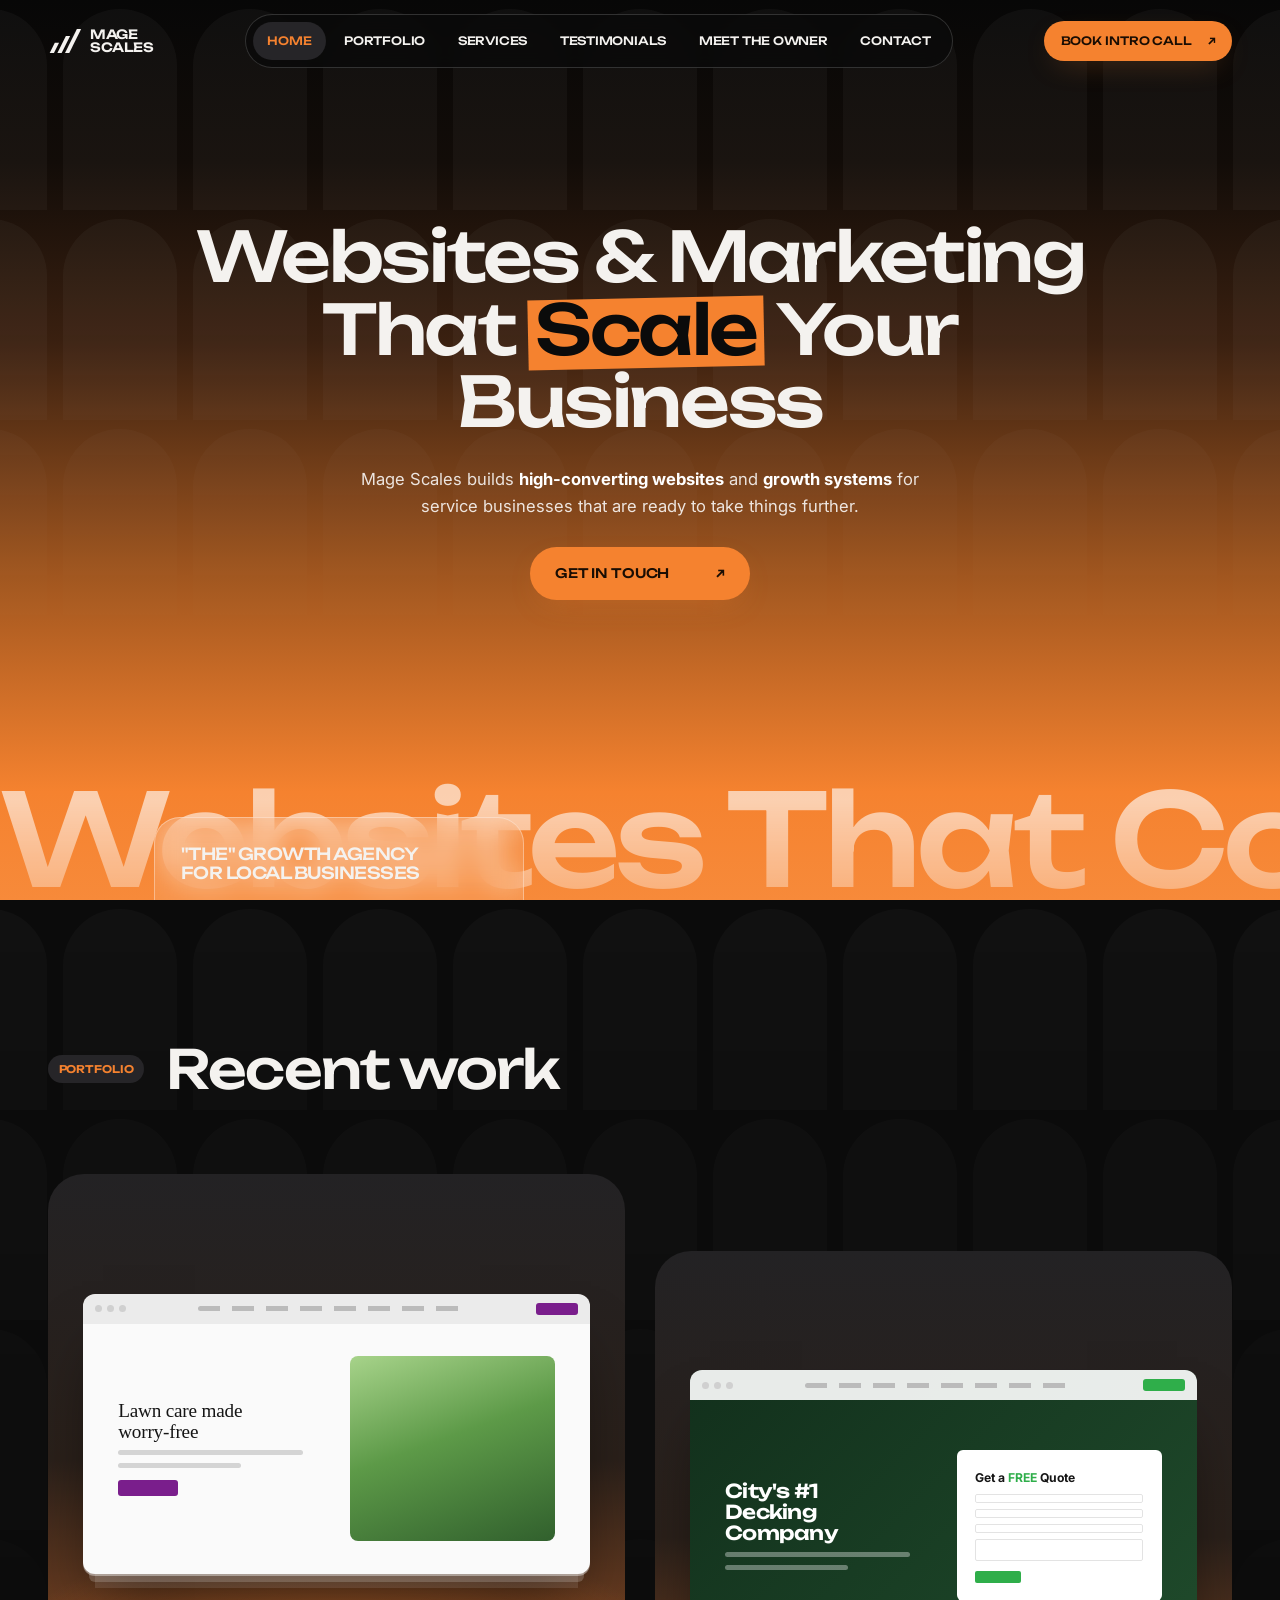
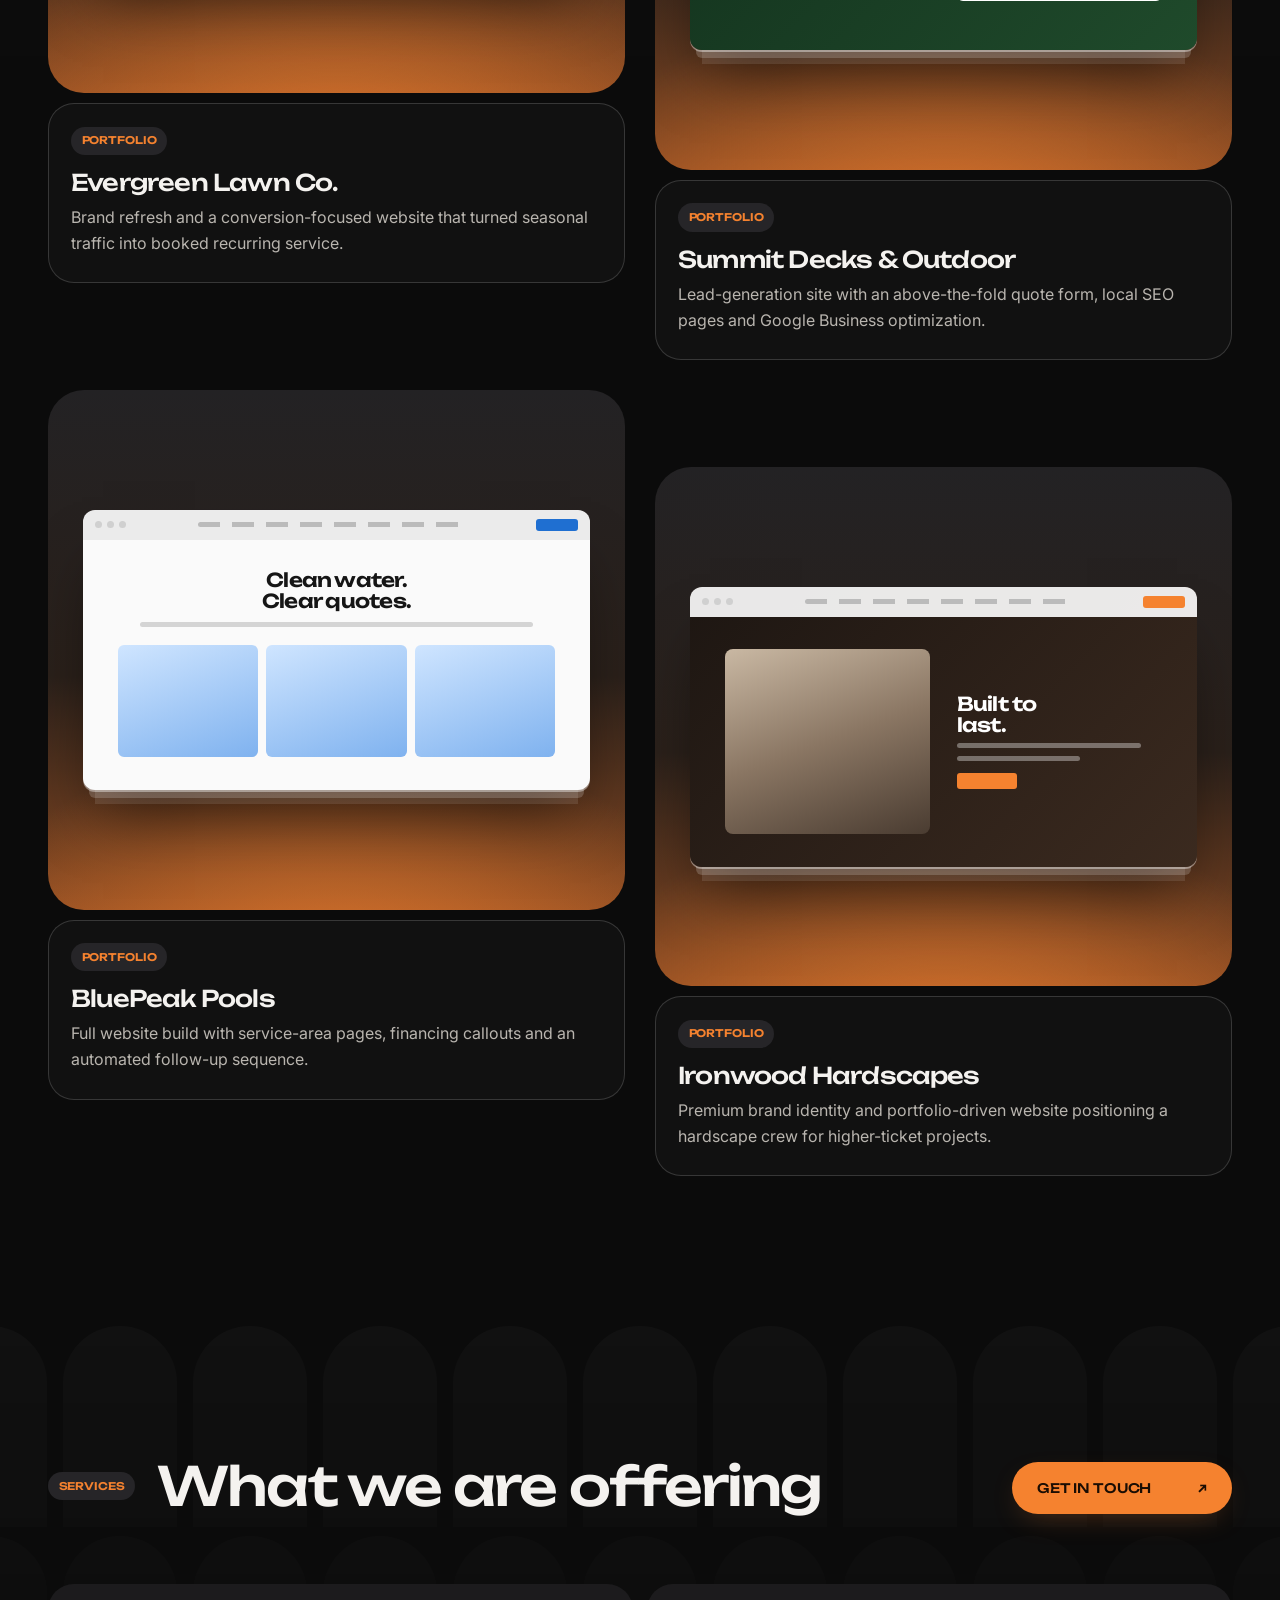
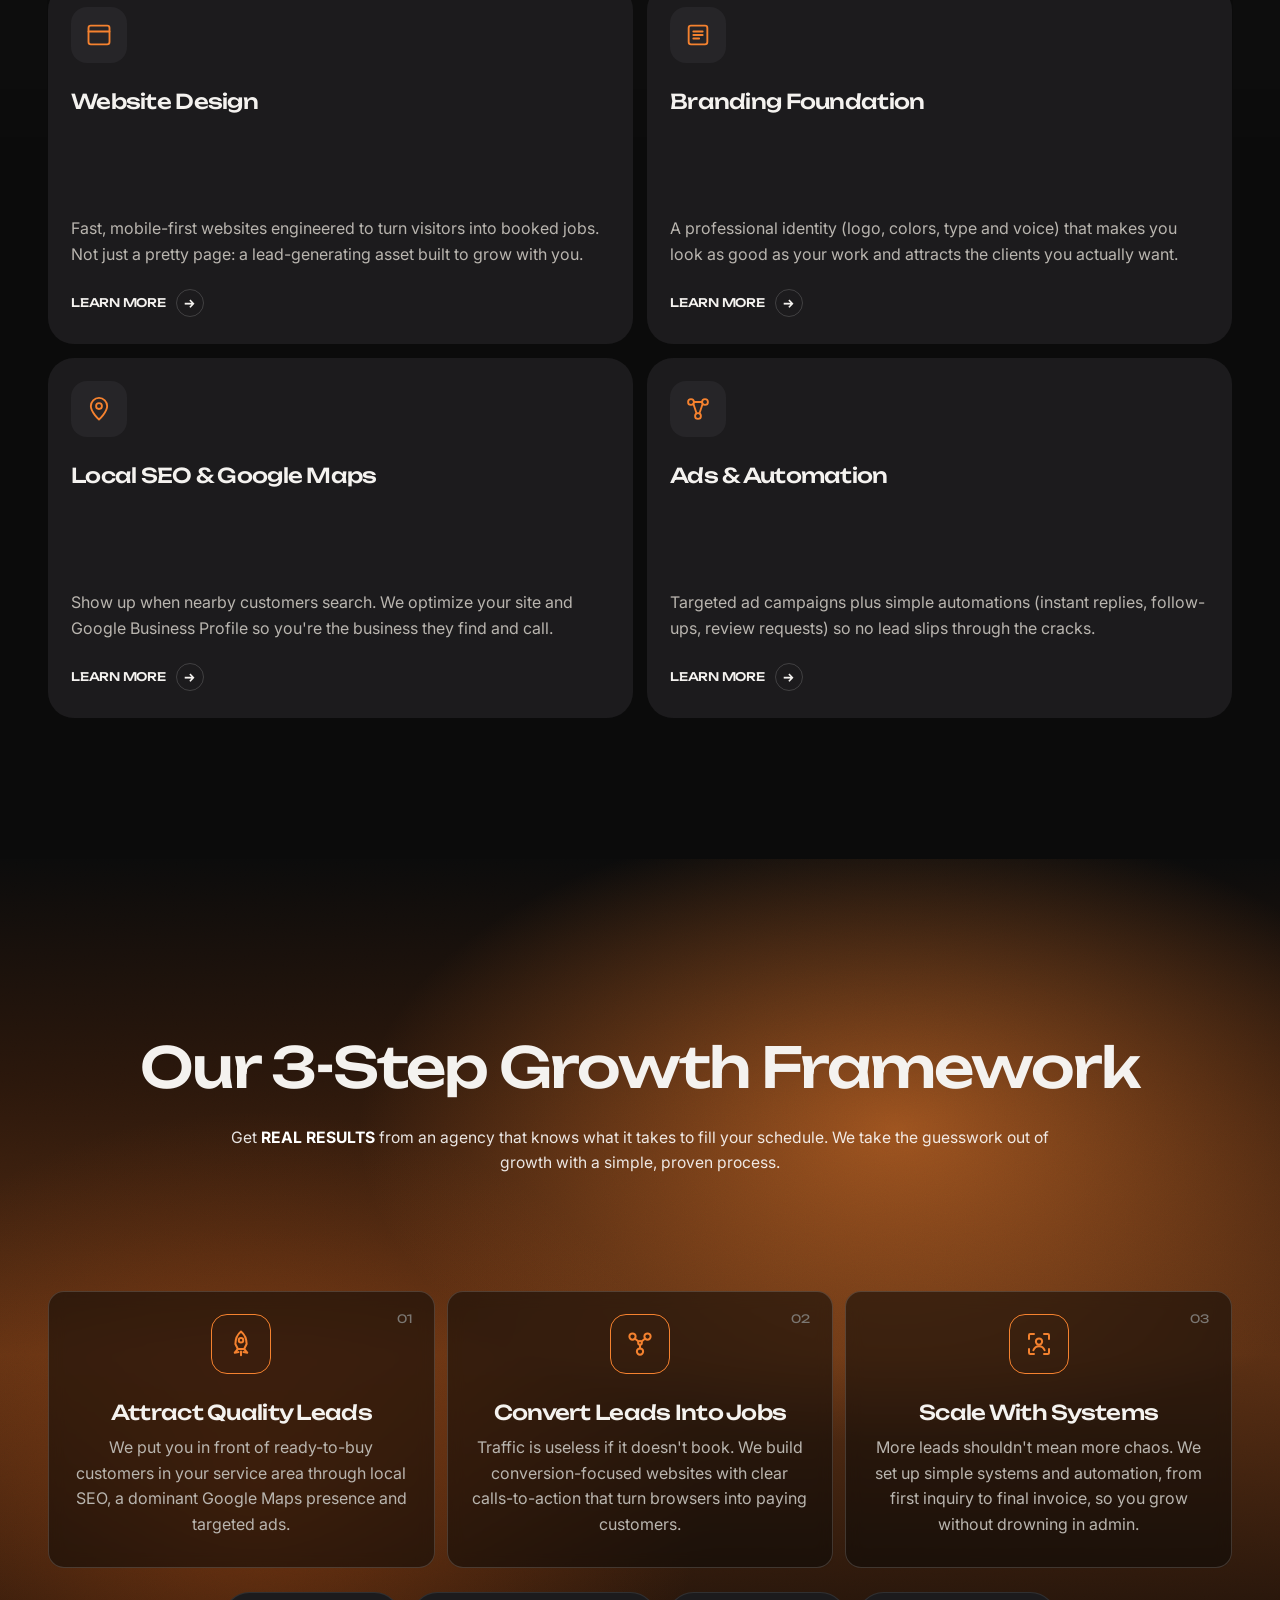
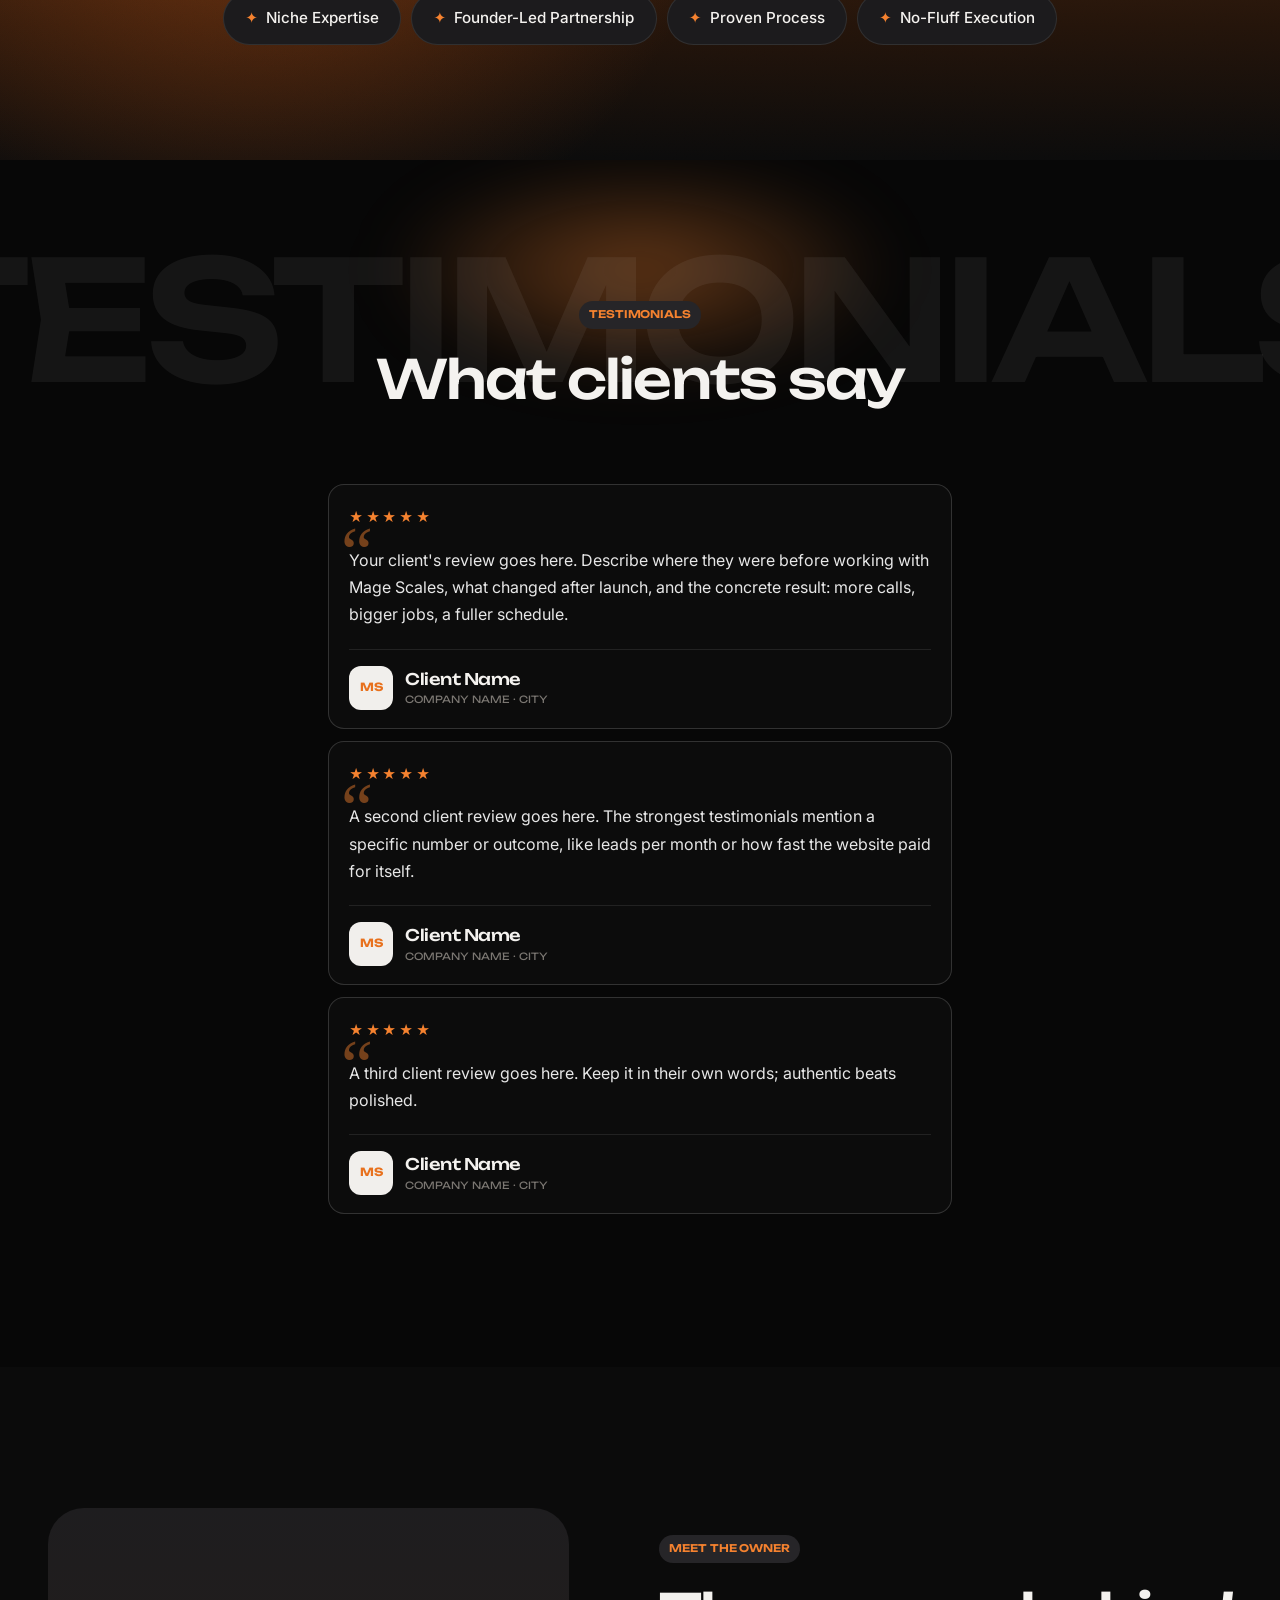
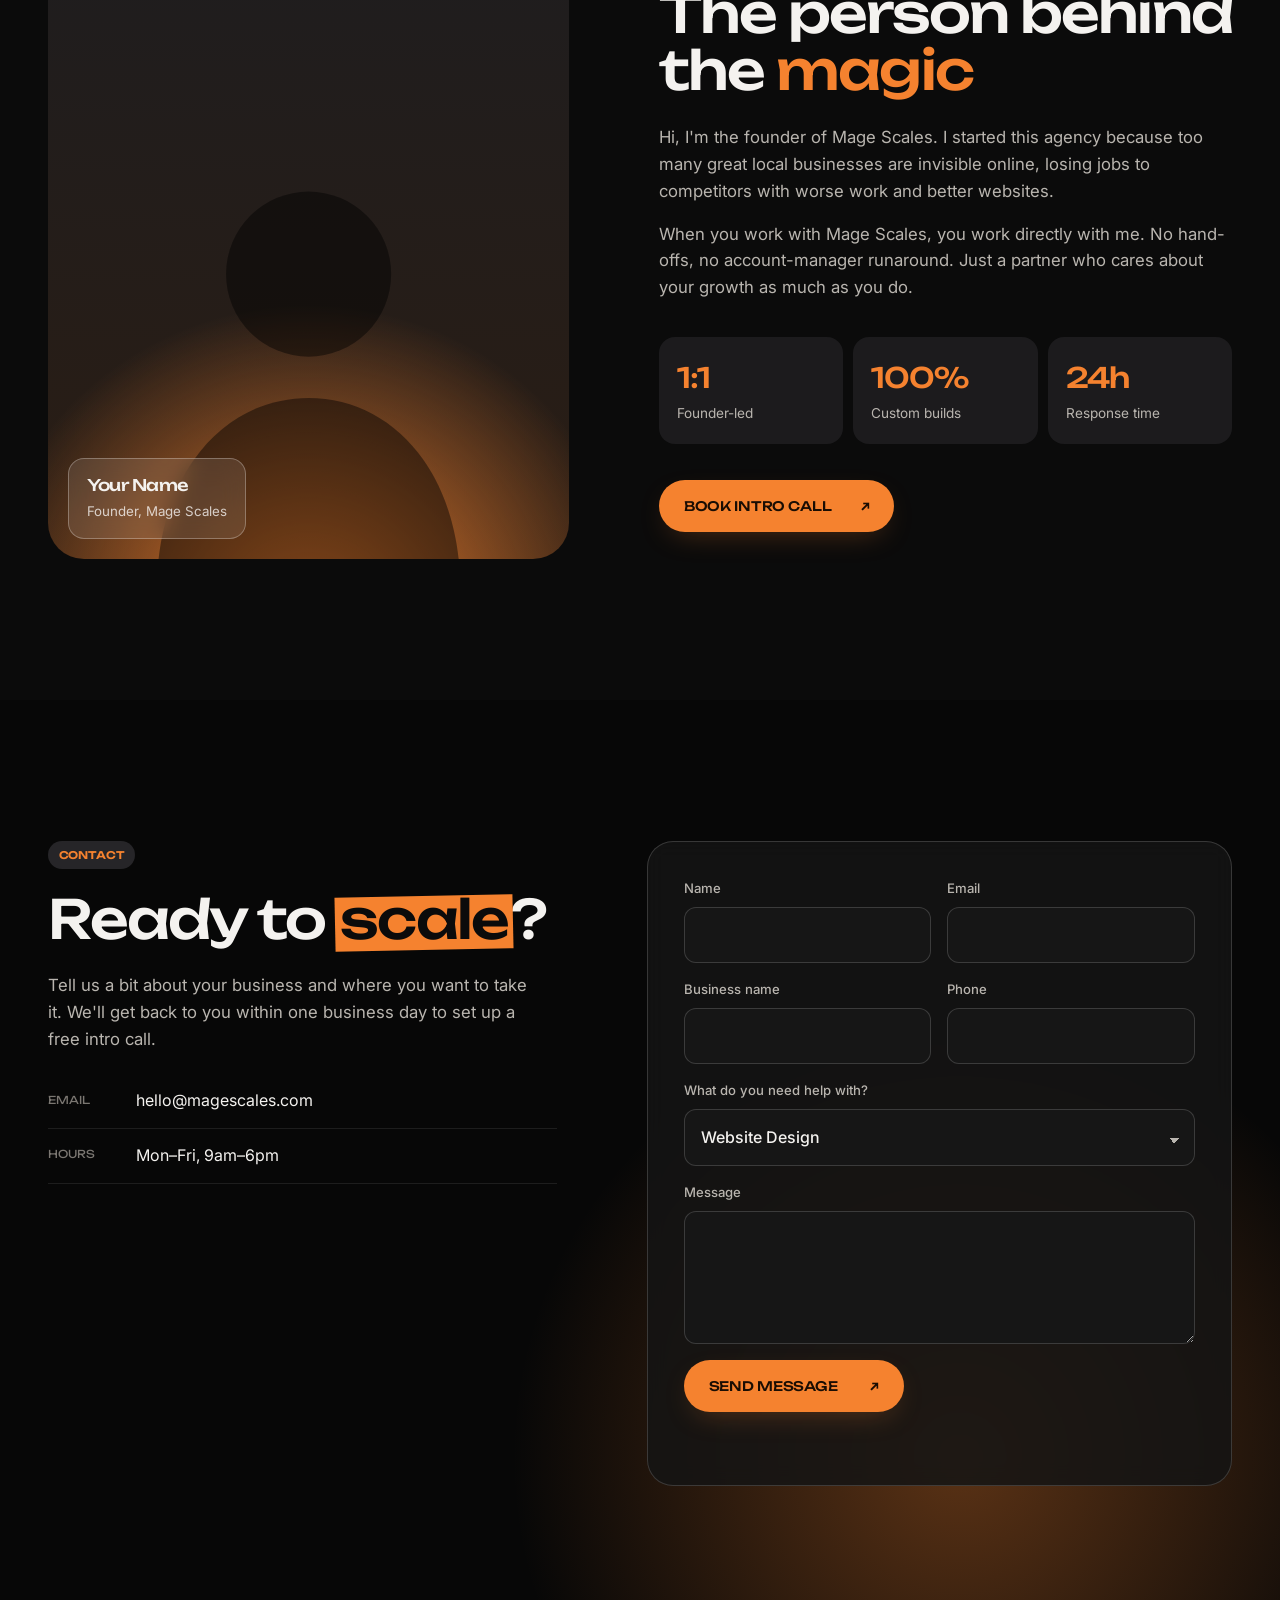
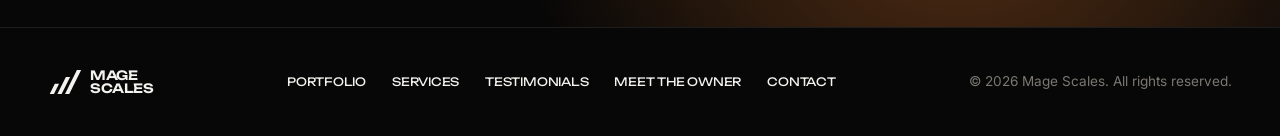
==== mage-scales/index.html @ 8c54df47 "Add Mage Scales agency website Single-page dark/orange agency site in mage-scales/: hero with marque" ====
<!DOCTYPE html>
<html lang="en">
<head>
<meta charset="UTF-8">
<meta name="viewport" content="width=device-width, initial-scale=1">
<title>Mage Scales | Websites &amp; Marketing That Scale Local Businesses</title>
<meta name="description" content="Mage Scales builds high-converting websites, brands and local marketing systems for service businesses that are ready to grow.">
<meta property="og:type" content="website">
<meta property="og:title" content="Mage Scales | Websites &amp; Marketing That Scale">
<meta property="og:description" content="High-converting websites, branding and local marketing for service businesses ready to grow.">
<meta name="theme-color" content="#0b0b0b">
<link rel="icon" href="assets/favicon.svg" type="image/svg+xml">
<link rel="preconnect" href="https://fonts.googleapis.com">
<link rel="preconnect" href="https://fonts.gstatic.com" crossorigin>
<link href="https://fonts.googleapis.com/css2?family=Unbounded:wght@400;500;600;700&family=Inter:wght@400;500;600;700&display=swap" rel="stylesheet">
<link rel="stylesheet" href="css/style.css">
<script>document.documentElement.classList.add('js');</script>
</head>
<body>

<!-- ================= HEADER ================= -->
<header class="site-header" id="top">
  <a href="#home" class="logo" aria-label="Mage Scales home">
    <svg class="logo-mark" viewBox="0 0 40 32" aria-hidden="true">
      <path d="M2 30 L8 18 L13 18 L7 30 Z"/>
      <path d="M11 30 L21 10 L26 10 L16 30 Z"/>
      <path d="M20 30 L34 2 L39 2 L25 30 Z"/>
    </svg>
    <span class="logo-text">MAGE<br>SCALES</span>
  </a>

  <nav class="main-nav" aria-label="Primary">
    <ul>
      <li><a href="#home" class="is-active">Home</a></li>
      <li><a href="#portfolio">Portfolio</a></li>
      <li><a href="#services">Services</a></li>
      <li><a href="#testimonials">Testimonials</a></li>
      <li><a href="#owner">Meet the Owner</a></li>
      <li><a href="#contact">Contact</a></li>
    </ul>
  </nav>

  <a href="#contact" class="btn btn-primary btn-sm header-cta">Book Intro Call <span class="arrow" aria-hidden="true">↗</span></a>

  <button class="nav-toggle" aria-label="Open menu" aria-expanded="false" aria-controls="mobile-nav">
    <span></span><span></span>
  </button>
</header>

<div class="mobile-nav" id="mobile-nav" hidden>
  <a href="#home">Home</a>
  <a href="#portfolio">Portfolio</a>
  <a href="#services">Services</a>
  <a href="#testimonials">Testimonials</a>
  <a href="#owner">Meet the Owner</a>
  <a href="#contact">Contact</a>
  <a href="#contact" class="btn btn-primary">Book Intro Call <span class="arrow" aria-hidden="true">↗</span></a>
</div>

<main>

<!-- ================= HERO ================= -->
<section class="hero" id="home">
  <div class="arches" aria-hidden="true"></div>
  <div class="hero-inner container">
    <h1 class="hero-title reveal">
      Websites &amp; Marketing<br>
      That <span class="highlight">Scale</span> Your<br>
      Business
    </h1>
    <p class="hero-sub reveal">
      Mage Scales builds <strong>high-converting websites</strong> and <strong>growth systems</strong>
      for service businesses that are ready to take things further.
    </p>
    <div class="reveal">
      <a href="#contact" class="btn btn-primary btn-lg">Get in Touch <span class="arrow" aria-hidden="true">↗</span></a>
    </div>
  </div>

  <div class="hero-marquee" aria-hidden="true">
    <div class="marquee-track">
      <span>Websites That Convert&nbsp;·&nbsp;Brands That Last&nbsp;·&nbsp;Growth That Scales&nbsp;·&nbsp;</span>
      <span>Websites That Convert&nbsp;·&nbsp;Brands That Last&nbsp;·&nbsp;Growth That Scales&nbsp;·&nbsp;</span>
    </div>
  </div>
  <div class="hero-badge">"THE" GROWTH AGENCY<br>FOR LOCAL BUSINESSES</div>
</section>

<!-- ================= PORTFOLIO ================= -->
<!-- Placeholder projects: replace names, copy and mockups with real client work. -->
<section class="section" id="portfolio">
  <div class="arches arches-dim" aria-hidden="true"></div>
  <div class="container">
    <div class="section-head reveal">
      <span class="chip">Portfolio</span>
      <h2 class="section-title">Recent work</h2>
    </div>

    <div class="portfolio-grid">
      <article class="project reveal">
        <div class="project-visual">
          <div class="mock mock-light">
            <div class="mock-bar"><i></i><i></i><i></i><span class="mock-nav"></span><span class="mock-btn mock-btn-purple"></span></div>
            <div class="mock-body mock-split">
              <div class="mock-copy">
                <b class="mock-h serif">Lawn care made<br>worry-free</b>
                <span class="mock-line"></span><span class="mock-line short"></span>
                <span class="mock-cta mock-btn-purple"></span>
              </div>
              <div class="mock-img mock-img-green"></div>
            </div>
          </div>
        </div>
        <div class="project-info">
          <span class="chip">Portfolio</span>
          <h3>Evergreen Lawn Co.</h3>
          <p>Brand refresh and a conversion-focused website that turned seasonal traffic into booked recurring service.</p>
        </div>
      </article>

      <article class="project reveal">
        <div class="project-visual">
          <div class="mock mock-dark">
            <div class="mock-bar"><i></i><i></i><i></i><span class="mock-nav"></span><span class="mock-btn mock-btn-green"></span></div>
            <div class="mock-body mock-split">
              <div class="mock-copy">
                <b class="mock-h">City's #1<br>Decking<br>Company</b>
                <span class="mock-line light"></span><span class="mock-line light short"></span>
              </div>
              <div class="mock-form">
                <b>Get a <em>FREE</em> Quote</b>
                <span></span><span></span><span></span><span class="tall"></span>
                <span class="mock-cta mock-btn-green"></span>
              </div>
            </div>
          </div>
        </div>
        <div class="project-info">
          <span class="chip">Portfolio</span>
          <h3>Summit Decks &amp; Outdoor</h3>
          <p>Lead-generation site with an above-the-fold quote form, local SEO pages and Google Business optimization.</p>
        </div>
      </article>

      <article class="project reveal">
        <div class="project-visual">
          <div class="mock mock-light">
            <div class="mock-bar"><i></i><i></i><i></i><span class="mock-nav"></span><span class="mock-btn mock-btn-blue"></span></div>
            <div class="mock-body mock-center">
              <b class="mock-h">Clean water.<br>Clear quotes.</b>
              <span class="mock-line"></span>
              <div class="mock-cards"><span></span><span></span><span></span></div>
            </div>
          </div>
        </div>
        <div class="project-info">
          <span class="chip">Portfolio</span>
          <h3>BluePeak Pools</h3>
          <p>Full website build with service-area pages, financing callouts and an automated follow-up sequence.</p>
        </div>
      </article>

      <article class="project reveal">
        <div class="project-visual">
          <div class="mock mock-dark mock-warm">
            <div class="mock-bar"><i></i><i></i><i></i><span class="mock-nav"></span><span class="mock-btn mock-btn-orange"></span></div>
            <div class="mock-body mock-split">
              <div class="mock-img mock-img-stone"></div>
              <div class="mock-copy">
                <b class="mock-h">Built to<br>last.</b>
                <span class="mock-line light"></span><span class="mock-line light short"></span>
                <span class="mock-cta mock-btn-orange"></span>
              </div>
            </div>
          </div>
        </div>
        <div class="project-info">
          <span class="chip">Portfolio</span>
          <h3>Ironwood Hardscapes</h3>
          <p>Premium brand identity and portfolio-driven website positioning a hardscape crew for higher-ticket projects.</p>
        </div>
      </article>
    </div>
  </div>
</section>

<!-- ================= SERVICES ================= -->
<section class="section" id="services">
  <div class="arches arches-dim" aria-hidden="true"></div>
  <div class="container">
    <div class="services-head">
      <div class="section-head reveal">
        <span class="chip">Services</span>
        <h2 class="section-title">What we are offering</h2>
      </div>
      <a href="#contact" class="btn btn-primary btn-lg reveal">Get in Touch <span class="arrow" aria-hidden="true">↗</span></a>
    </div>

    <div class="services-grid">
      <article class="service reveal">
        <div class="service-icon">
          <svg viewBox="0 0 24 24" aria-hidden="true"><rect x="3" y="4" width="18" height="16" rx="2"/><path d="M3 9h18"/></svg>
        </div>
        <h3>Website Design</h3>
        <p>Fast, mobile-first websites engineered to turn visitors into booked jobs. Not just a pretty page: a lead-generating asset built to grow with you.</p>
        <a href="#contact" class="learn-more">Learn More <span class="circle">→</span></a>
      </article>

      <article class="service reveal">
        <div class="service-icon">
          <svg viewBox="0 0 24 24" aria-hidden="true"><rect x="4" y="4" width="16" height="16" rx="2"/><path d="M8 9h8M8 12h8M8 15h5"/></svg>
        </div>
        <h3>Branding Foundation</h3>
        <p>A professional identity (logo, colors, type and voice) that makes you look as good as your work and attracts the clients you actually want.</p>
        <a href="#contact" class="learn-more">Learn More <span class="circle">→</span></a>
      </article>

      <article class="service reveal">
        <div class="service-icon">
          <svg viewBox="0 0 24 24" aria-hidden="true"><path d="M12 21s-7-6.2-7-11.5A7 7 0 0 1 19 9.5C19 14.8 12 21 12 21z"/><circle cx="12" cy="9.5" r="2.5"/></svg>
        </div>
        <h3>Local SEO &amp; Google Maps</h3>
        <p>Show up when nearby customers search. We optimize your site and Google Business Profile so you're the business they find and call.</p>
        <a href="#contact" class="learn-more">Learn More <span class="circle">→</span></a>
      </article>

      <article class="service reveal">
        <div class="service-icon">
          <svg viewBox="0 0 24 24" aria-hidden="true"><circle cx="6" cy="6" r="2.5"/><circle cx="18" cy="6" r="2.5"/><circle cx="12" cy="18" r="2.5"/><path d="M8 7.5l2.8 8.3M16 7.5l-2.8 8.3M8.5 6h7"/></svg>
        </div>
        <h3>Ads &amp; Automation</h3>
        <p>Targeted ad campaigns plus simple automations (instant replies, follow-ups, review requests) so no lead slips through the cracks.</p>
        <a href="#contact" class="learn-more">Learn More <span class="circle">→</span></a>
      </article>
    </div>
  </div>
</section>

<!-- ================= FRAMEWORK ================= -->
<section class="framework" id="framework">
  <div class="framework-bg" aria-hidden="true"></div>
  <div class="container">
    <h2 class="framework-title reveal">Our 3-Step Growth Framework</h2>
    <p class="framework-sub reveal">
      Get <strong>REAL RESULTS</strong> from an agency that knows what it takes to fill your schedule.
      We take the guesswork out of growth with a simple, proven process.
    </p>

    <div class="steps">
      <article class="step reveal">
        <div class="step-icon">
          <svg viewBox="0 0 24 24" aria-hidden="true"><path d="M12 2c3 2.5 4.5 6 4.5 10l-2 4h-5l-2-4C7.5 8 9 4.5 12 2z"/><circle cx="12" cy="9" r="1.8"/><path d="M9.5 16l-2.5 3 3-.5M14.5 16l2.5 3-3-.5M12 18v3"/></svg>
        </div>
        <span class="step-num">01</span>
        <h3>Attract Quality Leads</h3>
        <p>We put you in front of ready-to-buy customers in your service area through local SEO, a dominant Google Maps presence and targeted ads.</p>
      </article>

      <article class="step reveal">
        <div class="step-icon">
          <svg viewBox="0 0 24 24" aria-hidden="true"><circle cx="6" cy="6" r="2.5"/><circle cx="18" cy="6" r="2.5"/><circle cx="12" cy="18" r="2.5"/><circle cx="12" cy="11" r="1.5"/><path d="M7.8 7.6l3 2.4M16.2 7.6l-3 2.4M12 12.5v3"/></svg>
        </div>
        <span class="step-num">02</span>
        <h3>Convert Leads Into Jobs</h3>
        <p>Traffic is useless if it doesn't book. We build conversion-focused websites with clear calls-to-action that turn browsers into paying customers.</p>
      </article>

      <article class="step reveal">
        <div class="step-icon">
          <svg viewBox="0 0 24 24" aria-hidden="true"><path d="M4 8V5a1 1 0 0 1 1-1h3M16 4h3a1 1 0 0 1 1 1v3M20 16v3a1 1 0 0 1-1 1h-3M8 20H5a1 1 0 0 1-1-1v-3"/><circle cx="12" cy="10" r="2.5"/><path d="M7.5 17c.8-2.2 2.5-3.3 4.5-3.3s3.7 1.1 4.5 3.3"/></svg>
        </div>
        <span class="step-num">03</span>
        <h3>Scale With Systems</h3>
        <p>More leads shouldn't mean more chaos. We set up simple systems and automation, from first inquiry to final invoice, so you grow without drowning in admin.</p>
      </article>
    </div>

    <ul class="pills reveal">
      <li><span class="pill-icon" aria-hidden="true">✦</span>Niche Expertise</li>
      <li><span class="pill-icon" aria-hidden="true">✦</span>Founder-Led Partnership</li>
      <li><span class="pill-icon" aria-hidden="true">✦</span>Proven Process</li>
      <li><span class="pill-icon" aria-hidden="true">✦</span>No-Fluff Execution</li>
    </ul>
  </div>
</section>

<!-- ================= TESTIMONIALS ================= -->
<!-- Placeholder reviews: replace with real client quotes before launch. -->
<section class="section testimonials" id="testimonials">
  <div class="testimonials-word" aria-hidden="true">TESTIMONIALS</div>
  <div class="container narrow">
    <div class="section-head center reveal">
      <span class="chip">Testimonials</span>
      <h2 class="section-title">What clients say</h2>
    </div>

    <figure class="quote reveal">
      <div class="stars" aria-label="5 out of 5 stars">★★★★★</div>
      <blockquote>
        <span class="quote-mark" aria-hidden="true">“</span>
        Your client's review goes here. Describe where they were before working with Mage Scales,
        what changed after launch, and the concrete result: more calls, bigger jobs, a fuller schedule.
      </blockquote>
      <figcaption>
        <span class="avatar" aria-hidden="true">MS</span>
        <span><b>Client Name</b><small>Company Name · City</small></span>
      </figcaption>
    </figure>

    <figure class="quote reveal">
      <div class="stars" aria-label="5 out of 5 stars">★★★★★</div>
      <blockquote>
        <span class="quote-mark" aria-hidden="true">“</span>
        A second client review goes here. The strongest testimonials mention a specific number or
        outcome, like leads per month or how fast the website paid for itself.
      </blockquote>
      <figcaption>
        <span class="avatar" aria-hidden="true">MS</span>
        <span><b>Client Name</b><small>Company Name · City</small></span>
      </figcaption>
    </figure>

    <figure class="quote reveal">
      <div class="stars" aria-label="5 out of 5 stars">★★★★★</div>
      <blockquote>
        <span class="quote-mark" aria-hidden="true">“</span>
        A third client review goes here. Keep it in their own words; authentic beats polished.
      </blockquote>
      <figcaption>
        <span class="avatar" aria-hidden="true">MS</span>
        <span><b>Client Name</b><small>Company Name · City</small></span>
      </figcaption>
    </figure>
  </div>
</section>

<!-- ================= MEET THE OWNER ================= -->
<!-- Replace the portrait placeholder and bio with the owner's real photo and story. -->
<section class="section owner" id="owner">
  <div class="container owner-grid">
    <div class="owner-photo reveal">
      <div class="owner-portrait" aria-hidden="true">
        <svg viewBox="0 0 200 240">
          <circle cx="100" cy="88" r="44"/>
          <path d="M20 240c6-54 40-86 80-86s74 32 80 86z"/>
        </svg>
      </div>
      <div class="owner-tag">
        <b>Your Name</b>
        <small>Founder, Mage Scales</small>
      </div>
    </div>

    <div class="owner-copy reveal">
      <span class="chip">Meet the Owner</span>
      <h2 class="section-title">The person behind<br>the <span class="text-accent">magic</span></h2>
      <p>
        Hi, I'm the founder of Mage Scales. I started this agency because too many great local
        businesses are invisible online, losing jobs to competitors with worse work and better websites.
      </p>
      <p>
        When you work with Mage Scales, you work directly with me. No hand-offs, no account-manager
        runaround. Just a partner who cares about your growth as much as you do.
      </p>
      <ul class="owner-stats">
        <li><b>1:1</b><span>Founder-led</span></li>
        <li><b>100%</b><span>Custom builds</span></li>
        <li><b>24h</b><span>Response time</span></li>
      </ul>
      <a href="#contact" class="btn btn-primary btn-lg">Book Intro Call <span class="arrow" aria-hidden="true">↗</span></a>
    </div>
  </div>
</section>

<!-- ================= CONTACT ================= -->
<section class="section contact" id="contact">
  <div class="contact-glow" aria-hidden="true"></div>
  <div class="container contact-grid">
    <div class="contact-copy reveal">
      <span class="chip">Contact</span>
      <h2 class="section-title">Ready to <span class="highlight">scale</span>?</h2>
      <p>Tell us a bit about your business and where you want to take it. We'll get back to you within one business day to set up a free intro call.</p>
      <ul class="contact-list">
        <li><span>Email</span><a href="mailto:hello@magescales.com">hello@magescales.com</a></li>
        <li><span>Hours</span>Mon–Fri, 9am–6pm</li>
      </ul>
    </div>

    <form class="contact-form reveal" id="contact-form" novalidate>
      <div class="field-row">
        <label>Name<input type="text" name="name" autocomplete="name" required></label>
        <label>Email<input type="email" name="email" autocomplete="email" required></label>
      </div>
      <div class="field-row">
        <label>Business name<input type="text" name="business" autocomplete="organization"></label>
        <label>Phone<input type="tel" name="phone" autocomplete="tel"></label>
      </div>
      <label>What do you need help with?
        <select name="service">
          <option>Website Design</option>
          <option>Branding</option>
          <option>Local SEO &amp; Google Maps</option>
          <option>Ads &amp; Automation</option>
          <option>Not sure yet</option>
        </select>
      </label>
      <label>Message<textarea name="message" rows="4" required></textarea></label>
      <button type="submit" class="btn btn-primary btn-lg">Send Message <span class="arrow" aria-hidden="true">↗</span></button>
      <p class="form-status" role="status" aria-live="polite"></p>
    </form>
  </div>
</section>

</main>

<!-- ================= FOOTER ================= -->
<footer class="site-footer">
  <div class="container footer-inner">
    <a href="#home" class="logo" aria-label="Mage Scales home">
      <svg class="logo-mark" viewBox="0 0 40 32" aria-hidden="true">
        <path d="M2 30 L8 18 L13 18 L7 30 Z"/>
        <path d="M11 30 L21 10 L26 10 L16 30 Z"/>
        <path d="M20 30 L34 2 L39 2 L25 30 Z"/>
      </svg>
      <span class="logo-text">MAGE<br>SCALES</span>
    </a>
    <nav class="footer-nav" aria-label="Footer">
      <a href="#portfolio">Portfolio</a>
      <a href="#services">Services</a>
      <a href="#testimonials">Testimonials</a>
      <a href="#owner">Meet the Owner</a>
      <a href="#contact">Contact</a>
    </nav>
    <p class="copyright">© <span id="year">2026</span> Mage Scales. All rights reserved.</p>
  </div>
</footer>

<script src="js/main.js"></script>
</body>
</html>
---- mage-scales/css/style.css ----
/* ===========================================================
   Mage Scales — Design System
   =========================================================== */

/* ---------- Tokens ---------- */
:root{
  --black:#070707;
  --ink-950:#0b0b0b;
  --ink-900:#111111;
  --ink-850:#161616;
  --ink-800:#1c1b1d;
  --ink-700:#262528;

  --orange-600:#e8711d;
  --orange-500:#f5822f;
  --orange-400:#f89b55;
  --orange-300:#fbb886;
  --orange-glow:rgba(245,130,47,.35);

  --text:#f4f2ef;
  --text-dim:#b9b5af;
  --text-faint:#7b7772;

  --line:rgba(255,255,255,.09);
  --line-strong:rgba(255,255,255,.16);

  --radius-xl:36px;
  --radius-lg:26px;
  --radius-md:16px;
  --radius-pill:999px;

  --font-display:'Unbounded', 'Inter', system-ui, sans-serif;
  --font-body:'Inter', system-ui, -apple-system, 'Segoe UI', sans-serif;

  --container:1440px;
  --gutter:clamp(16px, 4vw, 48px);
  --ease:cubic-bezier(.2,.7,.2,1);
}

/* ---------- Reset ---------- */
*,*::before,*::after{ box-sizing:border-box; }
html{ scroll-behavior:smooth; scroll-padding-top:90px; }
body{
  margin:0;
  background:var(--ink-950);
  color:var(--text);
  font-family:var(--font-body);
  font-size:16px;
  line-height:1.6;
  -webkit-font-smoothing:antialiased;
  overflow-x:hidden;
}
img,svg{ display:block; max-width:100%; }
a{ color:inherit; text-decoration:none; }
ul{ list-style:none; margin:0; padding:0; }
h1,h2,h3{ margin:0; font-family:var(--font-display); font-weight:500; letter-spacing:-.035em; line-height:1.05; }
p{ margin:0; }
button,input,select,textarea{ font:inherit; color:inherit; }

.container{ width:100%; max-width:var(--container); margin:0 auto; padding:0 var(--gutter); position:relative; z-index:1; }
.container.narrow{ max-width:720px; }
.text-accent{ color:var(--orange-500); }

/* ---------- Arch pattern background ---------- */
.arches{
  position:absolute; inset:0; z-index:0; pointer-events:none;
  background-image:url("data:image/svg+xml,%3Csvg xmlns='http://www.w3.org/2000/svg' width='130' height='210' viewBox='0 0 130 210'%3E%3Cpath d='M8 210V66a57 57 0 0 1 114 0v144z' fill='%23ffffff' fill-opacity='0.035'/%3E%3C/svg%3E");
  background-size:130px 210px;
  background-position:center top;
  -webkit-mask-image:linear-gradient(to bottom, #000 0%, #000 35%, transparent 75%);
          mask-image:linear-gradient(to bottom, #000 0%, #000 35%, transparent 75%);
}
.arches-dim{ opacity:.7; -webkit-mask-image:linear-gradient(to bottom, #000, transparent 45%); mask-image:linear-gradient(to bottom, #000, transparent 45%); }

/* ---------- Buttons ---------- */
.btn{
  display:inline-flex; align-items:center; justify-content:space-between; gap:2.2em;
  font-family:var(--font-display); font-weight:500; font-size:.8rem;
  text-transform:uppercase; letter-spacing:-.01em;
  border-radius:var(--radius-pill); border:0; cursor:pointer;
  padding:1em 1.6em;
  transition:transform .25s var(--ease), background .25s var(--ease), box-shadow .25s var(--ease);
}
.btn-primary{ background:var(--orange-500); color:#1a0d03; box-shadow:0 10px 30px -12px var(--orange-glow); }
.btn-primary:hover{ background:var(--orange-400); transform:translateY(-2px); box-shadow:0 16px 36px -12px var(--orange-glow); }
.btn-sm{ font-size:.72rem; padding:.95em 1.4em; gap:1.4em; }
.btn-lg{ font-size:.82rem; padding:1.2em 1.9em; min-width:220px; }
.btn .arrow{ transition:transform .25s var(--ease); }
.btn:hover .arrow{ transform:translate(2px,-2px); }

/* ---------- Chip ---------- */
.chip{
  display:inline-block;
  font-family:var(--font-display); font-weight:600; font-size:.66rem;
  text-transform:uppercase; letter-spacing:-.01em;
  color:var(--orange-500); background:var(--ink-700);
  padding:.55em 1em; border-radius:var(--radius-pill);
}

/* ---------- Header ---------- */
.site-header{
  position:fixed; top:0; left:0; right:0; z-index:50;
  display:flex; align-items:center; justify-content:space-between; gap:24px;
  padding:14px var(--gutter);
  transition:background .3s var(--ease), backdrop-filter .3s var(--ease);
}
.site-header.is-scrolled{ background:rgba(7,7,7,.72); backdrop-filter:blur(14px); -webkit-backdrop-filter:blur(14px); }

.logo{ display:flex; align-items:center; gap:8px; }
.logo-mark{ width:34px; height:28px; fill:var(--text); }
.logo-text{ font-family:var(--font-display); font-weight:600; font-size:.8rem; line-height:1; letter-spacing:-.03em; }

.main-nav ul{
  display:flex; gap:4px; padding:7px;
  background:rgba(10,10,10,.82);
  border:1px solid var(--line-strong);
  border-radius:var(--radius-pill);
  backdrop-filter:blur(10px); -webkit-backdrop-filter:blur(10px);
}
.main-nav a{
  display:block; padding:.85em 1.25em;
  font-family:var(--font-display); font-weight:500; font-size:.72rem;
  text-transform:uppercase; letter-spacing:-.02em;
  border-radius:var(--radius-pill);
  transition:color .2s, background .2s;
}
.main-nav a:hover{ color:var(--orange-400); }
.main-nav a.is-active{ background:var(--ink-700); color:var(--orange-500); }

.nav-toggle{
  display:none; width:46px; height:46px; border-radius:50%;
  border:1px solid var(--line-strong); background:rgba(10,10,10,.8);
  cursor:pointer; position:relative;
}
.nav-toggle span{ position:absolute; left:14px; right:14px; height:2px; background:var(--text); border-radius:2px; transition:transform .3s var(--ease); }
.nav-toggle span:first-child{ top:18px; }
.nav-toggle span:last-child{ top:26px; }
.nav-toggle[aria-expanded="true"] span:first-child{ transform:translateY(4px) rotate(45deg); }
.nav-toggle[aria-expanded="true"] span:last-child{ transform:translateY(-4px) rotate(-45deg); }

.mobile-nav{
  position:fixed; inset:0; z-index:40;
  background:rgba(7,7,7,.97);
  display:flex; flex-direction:column; justify-content:center; gap:6px;
  padding:100px var(--gutter) 40px;
}
.mobile-nav[hidden]{ display:none; }
.mobile-nav a:not(.btn){ font-family:var(--font-display); font-size:1.6rem; font-weight:500; letter-spacing:-.04em; padding:.35em 0; border-bottom:1px solid var(--line); }
.mobile-nav .btn{ margin-top:24px; align-self:flex-start; }

/* ---------- Hero ---------- */
.hero{
  position:relative; min-height:100vh; min-height:100svh;
  display:flex; flex-direction:column; justify-content:center;
  padding:140px 0 220px;
  background:linear-gradient(180deg, var(--black) 0%, #120c08 18%, #3a2010 38%, #a1561f 64%, var(--orange-500) 88%, #f78a3a 100%);
  overflow:hidden; text-align:center;
}
.hero-inner{ display:flex; flex-direction:column; align-items:center; gap:28px; }
.hero-title{ font-size:clamp(2.4rem, 5.4vw, 4.9rem); max-width:16ch; }
.highlight{
  position:relative; display:inline-block; color:#0b0b0b; z-index:0; padding:0 .06em;
}
.highlight::before{
  content:""; position:absolute; z-index:-1;
  left:-.04em; right:-.04em; top:.08em; bottom:-.04em;
  background:var(--orange-500);
  transform:rotate(-1.2deg);
}
.hero-sub{ max-width:560px; font-size:clamp(1rem, 1.3vw, 1.12rem); color:rgba(255,255,255,.86); }
.hero-sub strong{ color:#fff; font-weight:700; }

.hero-marquee{
  position:absolute; left:0; right:0; bottom:-.18em; overflow:hidden; z-index:1;
  -webkit-mask-image:linear-gradient(to top, rgba(0,0,0,.5), #000 80%);
          mask-image:linear-gradient(to top, rgba(0,0,0,.5), #000 80%);
}
.marquee-track{
  display:flex; width:max-content;
  font-family:var(--font-display); font-weight:500;
  font-size:clamp(4rem, 10vw, 9.5rem); line-height:1; letter-spacing:-.04em;
  color:rgba(255,255,255,.62); white-space:nowrap;
  animation:marquee 38s linear infinite;
}
.marquee-track span{ padding-right:.25em; }
@keyframes marquee{ to{ transform:translateX(-50%); } }

.hero-badge{
  position:absolute; z-index:2; left:clamp(16px, 12vw, 240px); bottom:0;
  padding:26px 26px 18px; min-width:min(370px, calc(100% - 32px));
  font-family:var(--font-display); font-weight:500; font-size:clamp(.85rem, 1.3vw, 1.15rem); line-height:1.15; text-align:left; letter-spacing:-.03em;
  border:1px solid rgba(255,255,255,.35); border-bottom:0;
  border-radius:var(--radius-lg) var(--radius-lg) 0 0;
  background:rgba(255,255,255,.08);
  backdrop-filter:blur(14px); -webkit-backdrop-filter:blur(14px);
}

/* ---------- Generic section ---------- */
.section{ position:relative; padding:clamp(90px, 11vw, 150px) 0; overflow:hidden; }
.section-head{ display:flex; align-items:center; gap:22px; flex-wrap:wrap; margin-bottom:clamp(40px, 6vw, 80px); }
.section-head.center{ justify-content:center; text-align:center; }
.section-title{ font-size:clamp(2rem, 4.2vw, 3.4rem); }

/* ---------- Portfolio ---------- */
#portfolio{ background:var(--ink-950); }
.portfolio-grid{ display:grid; grid-template-columns:repeat(2, 1fr); gap:30px; align-items:start; }
.portfolio-grid .project:nth-child(even){ margin-top:clamp(0px, 6vw, 90px); }

.project-visual{
  position:relative; aspect-ratio:1 / .9;
  border-radius:var(--radius-xl);
  background:
    radial-gradient(120% 90% at 50% 120%, rgba(245,130,47,.85), transparent 60%),
    linear-gradient(180deg, #232224 0%, #2a201a 55%, #8a4a22 100%);
  display:grid; place-items:center;
  padding:clamp(20px, 6%, 56px);
  overflow:hidden;
}
.project-info{
  margin-top:10px; padding:22px 22px 26px;
  border:1px solid var(--line-strong); border-radius:var(--radius-lg);
  background:var(--ink-900);
}
.project-info h3{ font-size:clamp(1.25rem, 1.8vw, 1.6rem); margin:16px 0 10px; }
.project-info p{ color:var(--text-dim); }

/* Browser mockups (pure CSS placeholders for client screenshots) */
.mock{
  width:100%; border-radius:12px; overflow:hidden;
  box-shadow:0 2px 0 rgba(255,255,255,.4), 0 14px 0 -6px rgba(255,255,255,.18), 0 26px 0 -12px rgba(255,255,255,.1), 0 40px 60px -20px rgba(0,0,0,.6);
  transition:transform .6s var(--ease);
}
.project:hover .mock{ transform:translateY(-8px) scale(1.015); }
.mock-light{ background:#fafafa; color:#151515; }
.mock-dark{ background:linear-gradient(135deg, #12301c, #1f4a2b); color:#fff; }
.mock-warm{ background:linear-gradient(135deg, #1d1612, #3b2a1f); }
.mock-bar{ display:flex; align-items:center; gap:5px; padding:9px 12px; background:rgba(0,0,0,.06); }
.mock-dark .mock-bar{ background:rgba(255,255,255,.9); }
.mock-bar i{ width:7px; height:7px; border-radius:50%; background:#d0d0d0; }
.mock-nav{ flex:1; height:5px; margin:0 14%; border-radius:3px; background:repeating-linear-gradient(90deg, #bbb 0 22px, transparent 22px 34px); }
.mock-btn{ width:42px; height:12px; border-radius:3px; }
.mock-btn-purple{ background:#7a1e8c; }
.mock-btn-green{ background:#2fae4a; }
.mock-btn-blue{ background:#1f6fd1; }
.mock-btn-orange{ background:var(--orange-500); }

.mock-body{ padding:6% 7%; min-height:clamp(150px, 20vw, 250px); }
.mock-split{ display:grid; grid-template-columns:1fr 1fr; gap:6%; align-items:center; }
.mock-center{ display:flex; flex-direction:column; align-items:center; gap:10px; text-align:center; }
.mock-copy{ display:flex; flex-direction:column; gap:8px; }
.mock-h{ font-family:var(--font-display); font-size:clamp(.75rem, 1.5vw, 1.25rem); font-weight:600; letter-spacing:-.04em; line-height:1.08; }
.mock-h.serif{ font-family:Georgia, 'Times New Roman', serif; font-weight:400; letter-spacing:-.01em; }
.mock-line{ display:block; height:5px; width:90%; border-radius:3px; background:#d4d4d4; }
.mock-line.short{ width:60%; }
.mock-line.light{ background:rgba(255,255,255,.35); }
.mock-cta{ display:block; width:60px; height:16px; border-radius:3px; margin-top:4px; }
.mock-img{ aspect-ratio:1 / .9; border-radius:8px; }
.mock-img-green{ background:linear-gradient(160deg, #a7d38a 0%, #5d9a48 45%, #31602d 100%); }
.mock-img-stone{ background:linear-gradient(160deg, #c9b8a3 0%, #8a7663 50%, #4a3c31 100%); }
.mock-form{
  background:#fff; color:#151515; border-radius:6px; padding:9%;
  display:flex; flex-direction:column; gap:6px;
  font-family:var(--font-body); font-size:clamp(.55rem, .95vw, .8rem);
}
.mock-form em{ font-style:normal; color:#2fae4a; }
.mock-form span{ height:9px; border:1px solid #e3e3e3; border-radius:2px; }
.mock-form span.tall{ height:22px; }
.mock-form .mock-cta{ border:0; height:12px; width:46px; }
.mock-cards{ display:grid; grid-template-columns:repeat(3, 1fr); gap:8px; width:100%; margin-top:8px; }
.mock-cards span{ aspect-ratio:1 / .8; border-radius:6px; background:linear-gradient(160deg, #cfe5ff, #7fb2ef); }

/* ---------- Services ---------- */
#services{ background:var(--ink-950); }
.services-head{ display:flex; justify-content:space-between; align-items:flex-end; gap:24px; flex-wrap:wrap; margin-bottom:clamp(40px, 6vw, 70px); }
.services-head .section-head{ margin-bottom:0; }
.services-grid{ display:grid; grid-template-columns:repeat(2, 1fr); gap:14px; }
.service{
  display:flex; flex-direction:column;
  min-height:360px; padding:22px 22px 26px;
  background:var(--ink-800); border-radius:var(--radius-lg);
  border:1px solid transparent;
  transition:border-color .3s var(--ease), transform .3s var(--ease);
}
.service:hover{ border-color:rgba(245,130,47,.35); transform:translateY(-4px); }
.service-icon{ width:56px; height:56px; border-radius:16px; background:var(--ink-700); display:grid; place-items:center; }
.service-icon svg{ width:28px; height:28px; fill:none; stroke:var(--orange-500); stroke-width:1.6; stroke-linecap:round; stroke-linejoin:round; }
.service h3{ font-size:clamp(1.15rem, 1.6vw, 1.45rem); margin-top:28px; }
.service p{ margin-top:auto; padding-top:40px; color:var(--text-dim); max-width:58ch; }
.learn-more{
  display:inline-flex; align-items:center; gap:10px; margin-top:22px; align-self:flex-start;
  font-family:var(--font-display); font-weight:500; font-size:.74rem; text-transform:uppercase; letter-spacing:-.02em;
}
.learn-more .circle{
  width:28px; height:28px; border-radius:50%; display:grid; place-items:center;
  border:1px solid var(--line-strong); font-size:.8rem;
  transition:background .25s, border-color .25s, color .25s, transform .25s;
}
.service:hover .learn-more .circle{ background:var(--orange-500); border-color:var(--orange-500); color:#1a0d03; transform:rotate(-45deg); }

/* ---------- Framework ---------- */
.framework{ position:relative; padding:clamp(110px, 14vw, 200px) 0 clamp(80px, 9vw, 120px); text-align:center; overflow:hidden; }
.framework-bg{
  position:absolute; inset:0; z-index:0;
  background:
    radial-gradient(60% 50% at 70% 30%, rgba(245,130,47,.55), transparent 70%),
    radial-gradient(50% 60% at 20% 70%, rgba(180,80,20,.45), transparent 70%),
    linear-gradient(180deg, var(--ink-950) 0%, #2b170b 25%, #5a2f13 55%, #24140a 85%, var(--ink-950) 100%);
}
.framework-bg::after{
  content:""; position:absolute; inset:0;
  background-image:url("data:image/svg+xml,%3Csvg xmlns='http://www.w3.org/2000/svg' width='160' height='160'%3E%3Cfilter id='n'%3E%3CfeTurbulence type='fractalNoise' baseFrequency='.9' numOctaves='2'/%3E%3C/filter%3E%3Crect width='100%25' height='100%25' filter='url(%23n)' opacity='.5'/%3E%3C/svg%3E");
  opacity:.12; mix-blend-mode:overlay;
}
.framework-title{ font-size:clamp(2rem, 4.4vw, 3.5rem); }
.framework-sub{ max-width:820px; margin:28px auto 0; color:rgba(255,255,255,.88); font-size:clamp(.98rem, 1.2vw, 1.08rem); }
.framework-sub strong{ color:#fff; }

.steps{ display:grid; grid-template-columns:repeat(3, 1fr); gap:12px; margin-top:clamp(60px, 9vw, 120px); }
.step{
  position:relative; padding:22px 22px 30px;
  border:1px solid var(--line-strong); border-radius:var(--radius-md);
  background:rgba(12,10,9,.55);
  backdrop-filter:blur(8px); -webkit-backdrop-filter:blur(8px);
}
.step-icon{
  width:60px; height:60px; margin:0 auto; border-radius:16px;
  border:1.5px solid var(--orange-500); display:grid; place-items:center;
}
.step-icon svg{ width:30px; height:30px; fill:none; stroke:var(--orange-500); stroke-width:1.6; stroke-linecap:round; stroke-linejoin:round; }
.step-num{ position:absolute; top:18px; right:22px; font-family:var(--font-display); font-size:.72rem; color:var(--text-faint); }
.step h3{ font-size:clamp(1.1rem, 1.6vw, 1.4rem); margin:28px 0 12px; }
.step p{ color:var(--text-dim); }

.pills{ display:flex; flex-wrap:wrap; justify-content:center; gap:10px; margin-top:24px; }
.pills li{
  display:inline-flex; align-items:center; gap:8px;
  padding:.85em 1.4em; border-radius:var(--radius-pill);
  background:var(--ink-800); border:1px solid var(--line);
  font-weight:500; font-size:.95rem;
}
.pill-icon{ color:var(--orange-500); }

/* ---------- Testimonials ---------- */
.testimonials{ background:var(--black); }
.testimonials-word{
  position:absolute; left:50%; top:clamp(40px, 6vw, 90px); transform:translateX(-50%);
  font-family:var(--font-display); font-weight:600; font-size:clamp(4rem, 13vw, 13rem); letter-spacing:-.05em; line-height:1;
  color:rgba(255,255,255,.06); white-space:nowrap; pointer-events:none;
}
.testimonials::before{
  content:""; position:absolute; left:50%; top:0; width:min(520px, 70vw); height:220px; transform:translateX(-50%);
  background:radial-gradient(closest-side, rgba(245,130,47,.4), transparent); filter:blur(30px);
}
.quote{
  margin:0 0 12px; padding:22px 20px 18px;
  border:1px solid var(--line-strong); border-radius:var(--radius-md);
  background:rgba(14,14,14,.85);
}
.stars{ color:var(--orange-500); letter-spacing:.2em; font-size:.85rem; }
.quote blockquote{ position:relative; margin:18px 0 0; font-size:clamp(1rem, 1.25vw, 1.12rem); line-height:1.7; color:rgba(255,255,255,.9); }
.quote-mark{
  position:absolute; left:-8px; top:-30px;
  font-family:Georgia, serif; font-size:4.5rem; line-height:1; color:var(--orange-500); opacity:.45;
}
.quote figcaption{ display:flex; align-items:center; gap:12px; margin-top:20px; padding-top:16px; border-top:1px solid var(--line); }
.avatar{
  width:44px; height:44px; border-radius:12px; flex:none;
  display:grid; place-items:center;
  background:#f1efec; color:var(--orange-600);
  font-family:var(--font-display); font-size:.7rem; font-weight:700;
}
.quote figcaption b{ display:block; font-family:var(--font-display); font-weight:500; letter-spacing:-.03em; }
.quote figcaption small{ display:block; font-family:var(--font-display); font-size:.62rem; text-transform:uppercase; color:var(--text-faint); letter-spacing:0; }

/* ---------- Owner ---------- */
.owner{ background:var(--ink-950); }
.owner-grid{ display:grid; grid-template-columns:1fr 1.1fr; gap:clamp(40px, 7vw, 110px); align-items:center; }
.owner-photo{ position:relative; }
.owner-portrait{
  aspect-ratio:4 / 5; border-radius:var(--radius-xl); overflow:hidden;
  background:
    radial-gradient(90% 70% at 50% 110%, var(--orange-500), transparent 70%),
    linear-gradient(180deg, #1e1d1f, #2a1d14);
  display:flex; align-items:flex-end; justify-content:center;
}
.owner-portrait svg{ width:72%; fill:rgba(0,0,0,.45); }
.owner-tag{
  position:absolute; left:20px; bottom:20px;
  padding:14px 18px; border-radius:var(--radius-md);
  background:rgba(255,255,255,.1); border:1px solid rgba(255,255,255,.28);
  backdrop-filter:blur(12px); -webkit-backdrop-filter:blur(12px);
}
.owner-tag b{ display:block; font-family:var(--font-display); font-weight:500; letter-spacing:-.03em; }
.owner-tag small{ color:rgba(255,255,255,.75); }
.owner-copy .section-title{ margin:22px 0 26px; }
.owner-copy p{ color:var(--text-dim); font-size:1.05rem; }
.owner-copy p + p{ margin-top:16px; }
.owner-stats{ display:grid; grid-template-columns:repeat(3, 1fr); gap:10px; margin:36px 0; }
.owner-stats li{ padding:18px; border-radius:var(--radius-md); background:var(--ink-800); }
.owner-stats b{ display:block; font-family:var(--font-display); font-size:clamp(1.3rem, 2.2vw, 1.9rem); font-weight:500; color:var(--orange-500); letter-spacing:-.04em; }
.owner-stats span{ font-size:.85rem; color:var(--text-dim); }

/* ---------- Contact ---------- */
.contact{ background:var(--black); }
.contact-glow{
  position:absolute; right:-10%; bottom:-30%; width:70vw; height:70vw; max-width:900px; max-height:900px;
  background:radial-gradient(closest-side, rgba(245,130,47,.35), transparent); pointer-events:none;
}
.contact-grid{ display:grid; grid-template-columns:1fr 1.15fr; gap:clamp(40px, 7vw, 110px); align-items:start; }
.contact-copy .section-title{ margin:22px 0 24px; }
.contact-copy .highlight{ color:#0b0b0b; }
.contact-copy > p{ color:var(--text-dim); font-size:1.05rem; max-width:44ch; }
.contact-list{ margin-top:36px; display:grid; gap:14px; }
.contact-list li{ display:flex; gap:18px; padding-bottom:14px; border-bottom:1px solid var(--line); }
.contact-list span{ width:70px; flex:none; font-family:var(--font-display); font-size:.68rem; text-transform:uppercase; color:var(--text-faint); padding-top:.3em; }
.contact-list a:hover{ color:var(--orange-400); }

.contact-form{
  display:grid; gap:16px;
  padding:clamp(22px, 3vw, 36px);
  border:1px solid var(--line-strong); border-radius:var(--radius-lg);
  background:rgba(20,20,20,.85);
  backdrop-filter:blur(10px); -webkit-backdrop-filter:blur(10px);
}
.field-row{ display:grid; grid-template-columns:1fr 1fr; gap:16px; }
.contact-form label{ display:grid; gap:8px; font-size:.82rem; font-weight:500; color:var(--text-dim); }
.contact-form input,
.contact-form select,
.contact-form textarea{
  width:100%; padding:.9em 1em;
  background:var(--ink-850); border:1px solid var(--line-strong); border-radius:12px;
  color:var(--text); font-size:1rem;
  transition:border-color .2s, box-shadow .2s;
}
.contact-form textarea{ resize:vertical; min-height:120px; }
.contact-form select{ appearance:none; background-image:linear-gradient(45deg, transparent 50%, var(--text-dim) 50%), linear-gradient(135deg, var(--text-dim) 50%, transparent 50%); background-position:calc(100% - 20px) 55%, calc(100% - 15px) 55%; background-size:5px 5px; background-repeat:no-repeat; padding-right:2.5em; }
.contact-form input:focus,
.contact-form select:focus,
.contact-form textarea:focus{ outline:none; border-color:var(--orange-500); box-shadow:0 0 0 3px rgba(245,130,47,.2); }
.contact-form .is-invalid{ border-color:#e5484d; }
.contact-form .btn{ justify-self:start; }
.form-status{ font-size:.92rem; min-height:1.4em; color:var(--orange-300); }

/* ---------- Footer ---------- */
.site-footer{ background:var(--black); border-top:1px solid var(--line); padding:40px 0; }
.footer-inner{ display:flex; align-items:center; justify-content:space-between; gap:24px; flex-wrap:wrap; }
.footer-nav{ display:flex; flex-wrap:wrap; gap:6px 26px; font-family:var(--font-display); font-size:.72rem; text-transform:uppercase; letter-spacing:-.02em; }
.footer-nav a:hover{ color:var(--orange-400); }
.copyright{ font-size:.85rem; color:var(--text-faint); }

/* ---------- Focus ---------- */
a:focus-visible, button:focus-visible{ outline:2px solid var(--orange-500); outline-offset:3px; }

/* ---------- Reveal animation ---------- */
.js .reveal{ opacity:0; transform:translateY(28px); transition:opacity .8s var(--ease), transform .8s var(--ease); }
.js .reveal.is-visible{ opacity:1; transform:none; }

/* ---------- Responsive ---------- */
@media (max-width:1180px){
  .main-nav a{ padding:.85em .9em; font-size:.66rem; }
}
@media (max-width:1024px){
  .main-nav, .header-cta{ display:none; }
  .nav-toggle{ display:block; z-index:60; }
  .steps{ grid-template-columns:1fr; max-width:620px; margin-left:auto; margin-right:auto; }
  .owner-grid, .contact-grid{ grid-template-columns:1fr; }
  .owner-photo{ max-width:480px; }
}
@media (max-width:760px){
  .portfolio-grid, .services-grid{ grid-template-columns:1fr; }
  .portfolio-grid .project:nth-child(even){ margin-top:0; }
  .service{ min-height:0; }
  .service p{ padding-top:24px; }
  .services-head .btn{ display:none; }
  .field-row{ grid-template-columns:1fr; }
  .hero{ padding:120px 0 190px; }
  .hero-badge{ left:16px; right:16px; min-width:0; }
  .owner-stats{ grid-template-columns:1fr 1fr 1fr; }
  .owner-stats li{ padding:14px 12px; }
  .footer-inner{ flex-direction:column; align-items:flex-start; }
}

@media (prefers-reduced-motion:reduce){
  html{ scroll-behavior:auto; }
  .marquee-track{ animation:none; }
  .js .reveal{ opacity:1; transform:none; transition:none; }
  *{ transition-duration:.01ms !important; }
}
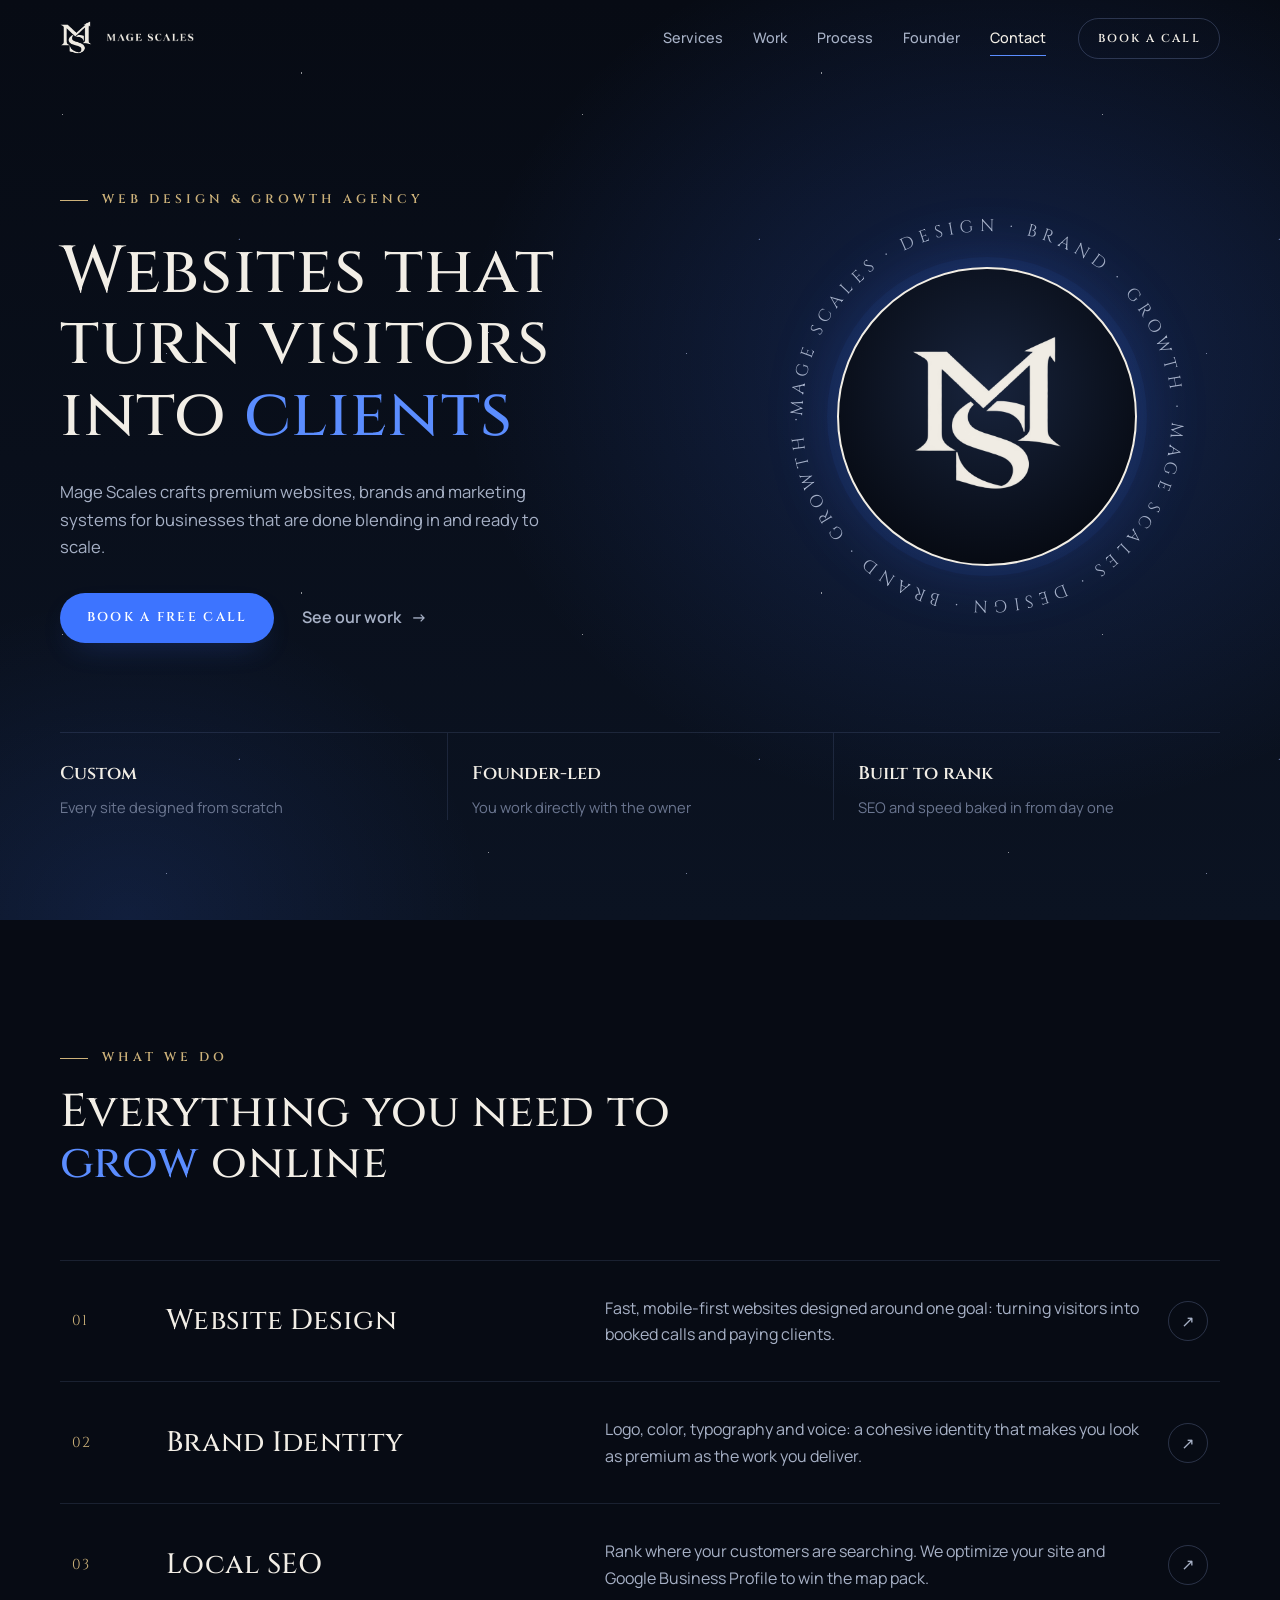
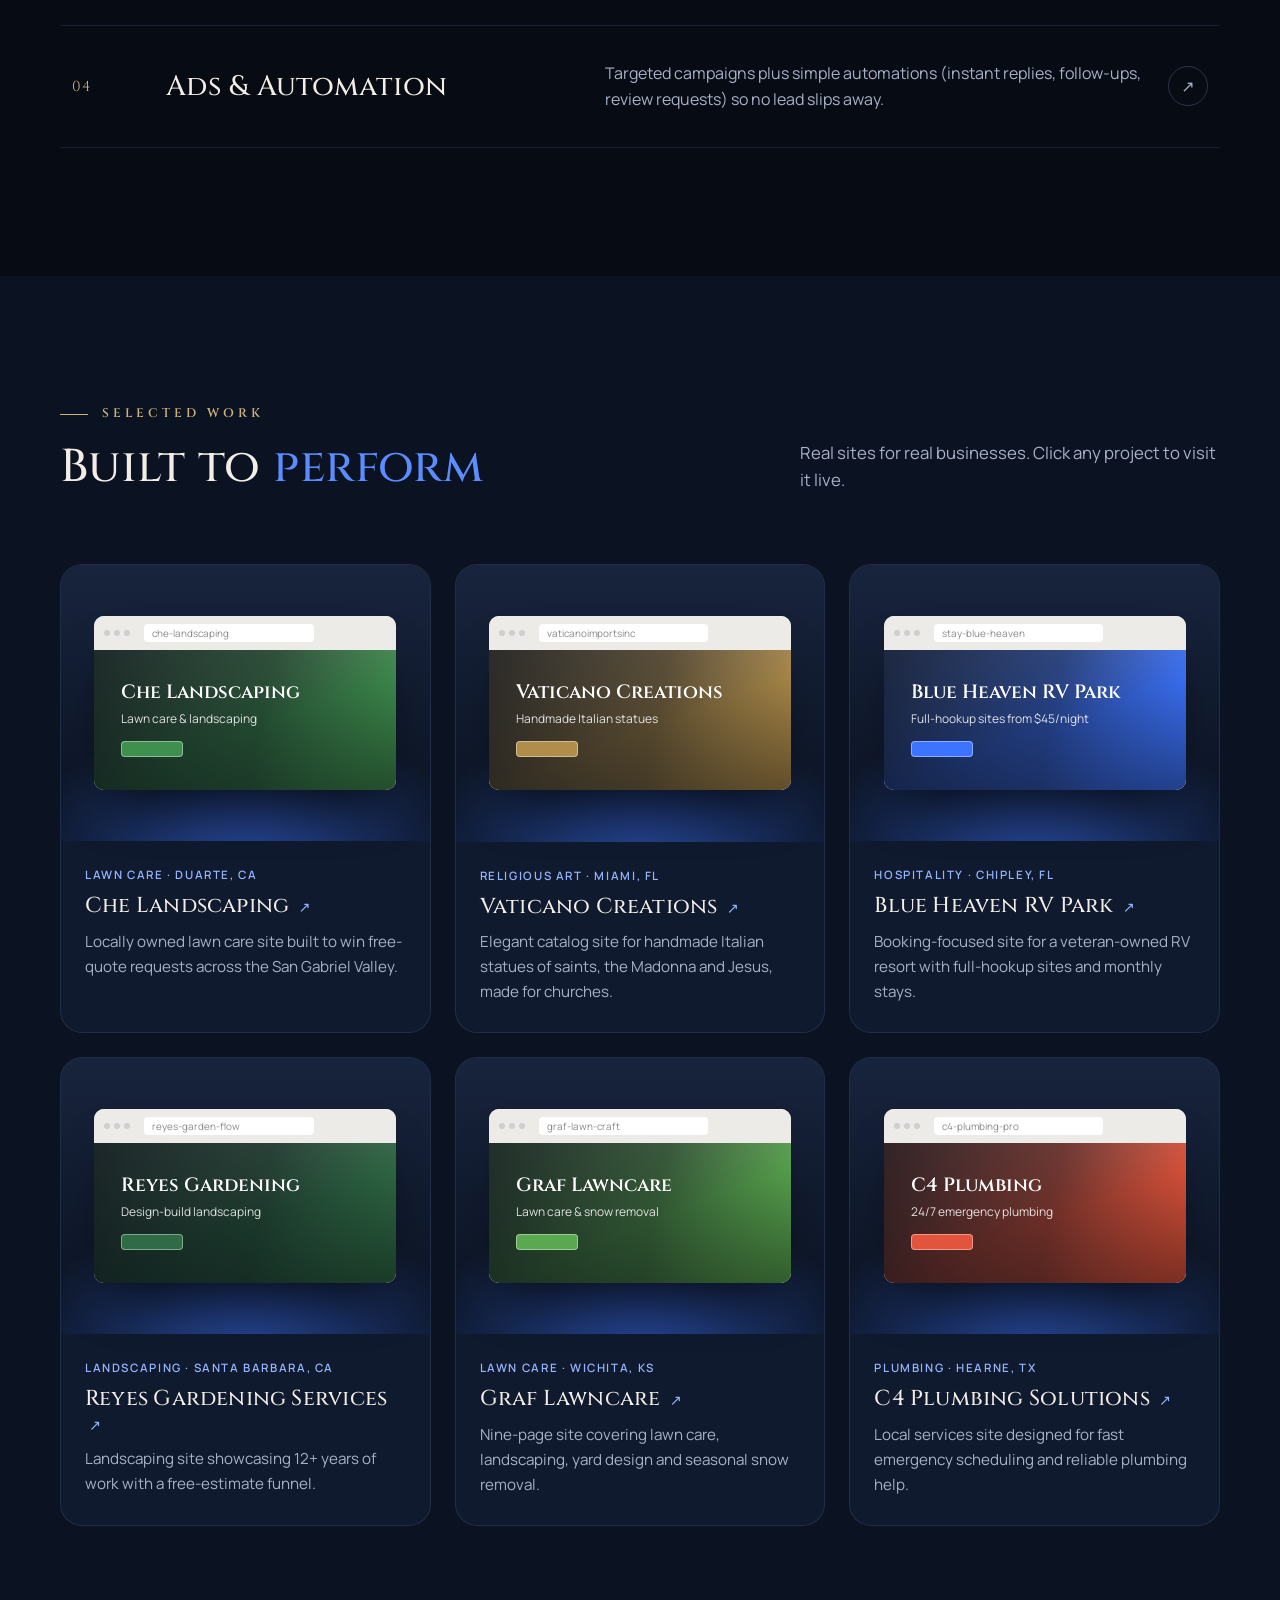
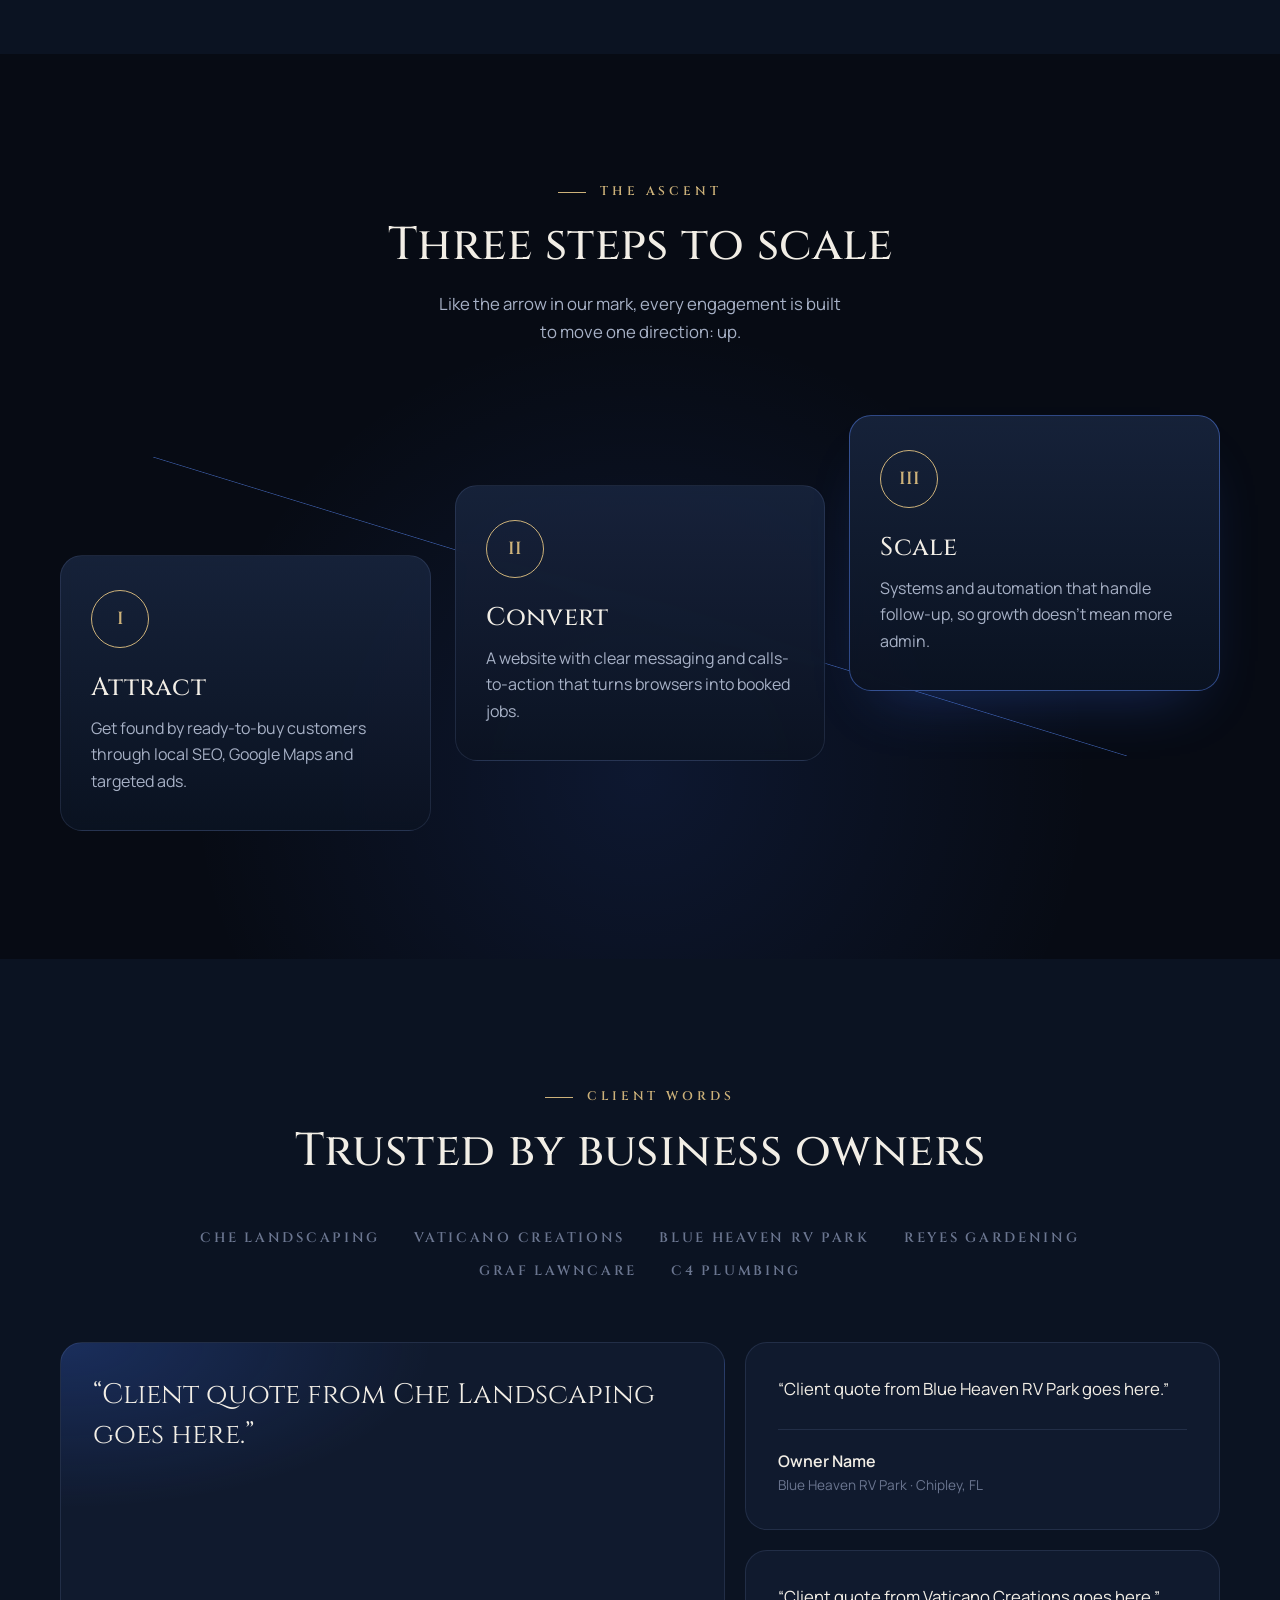
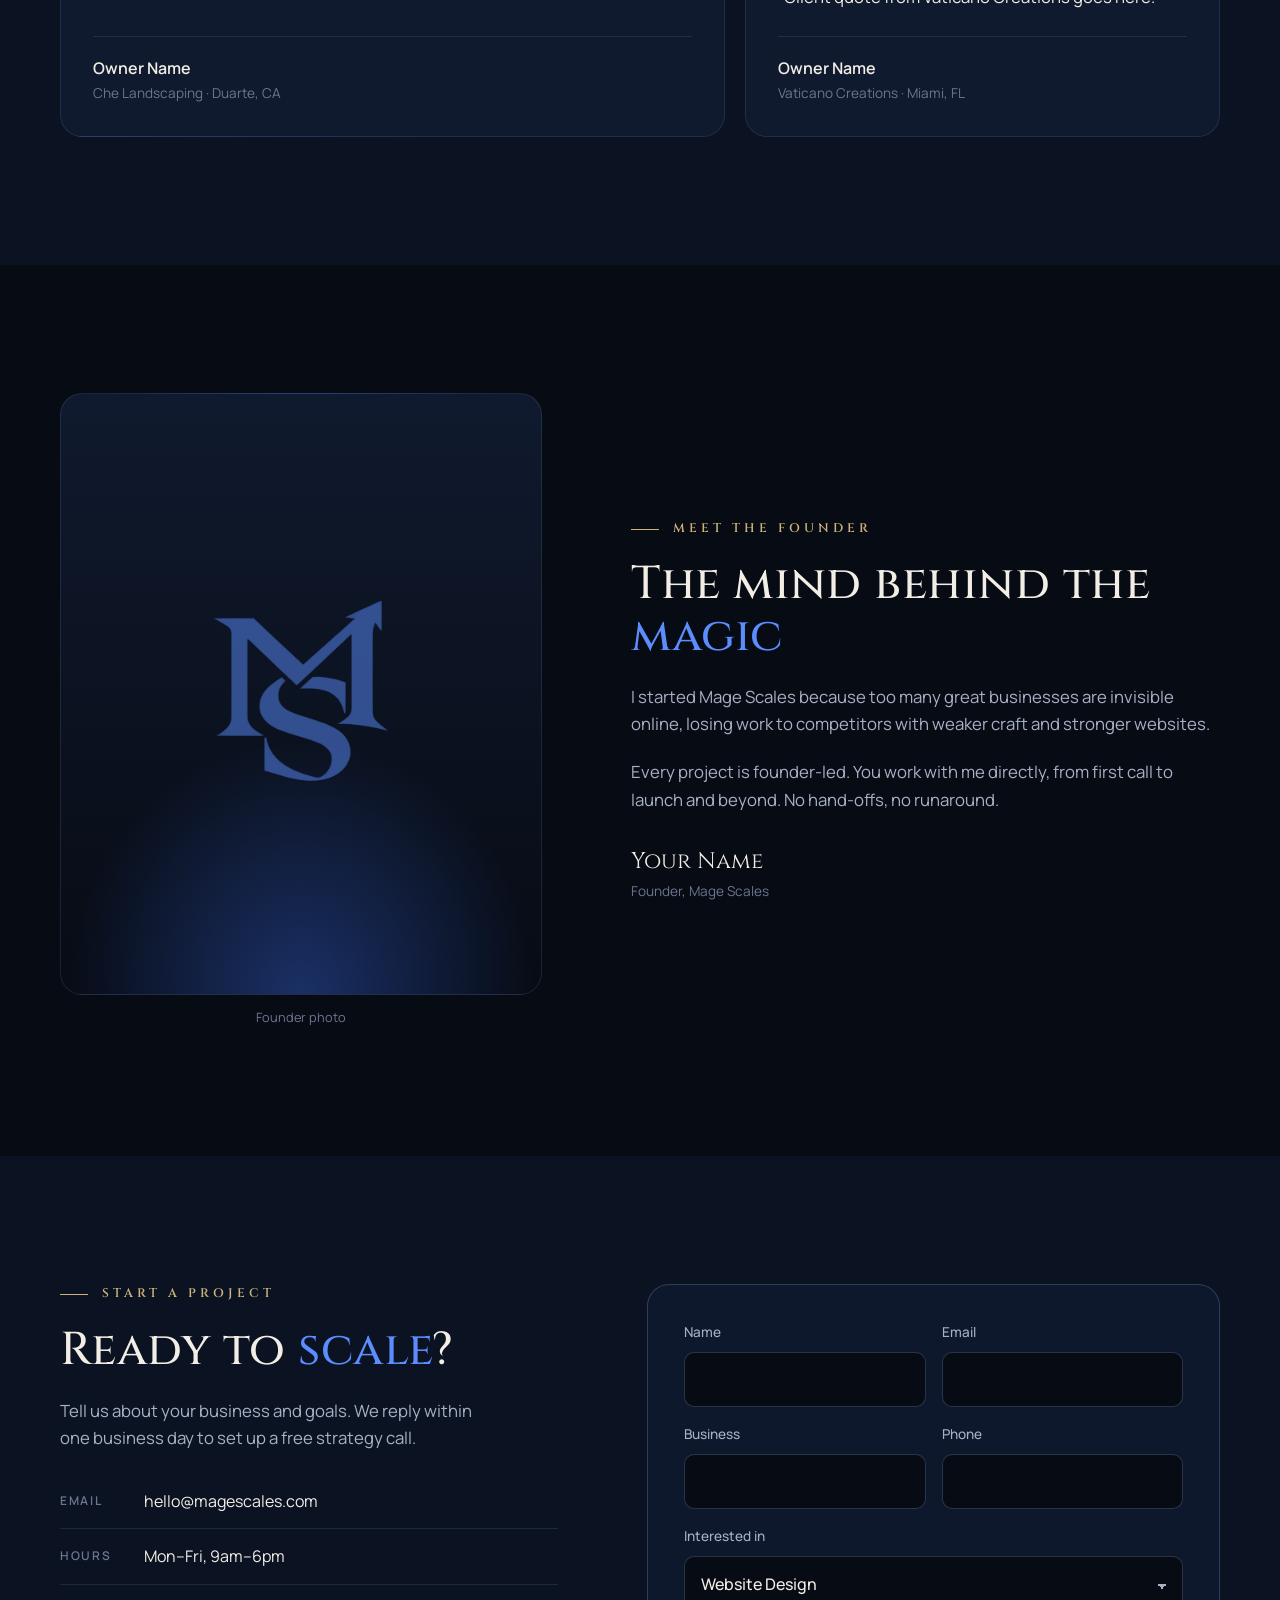
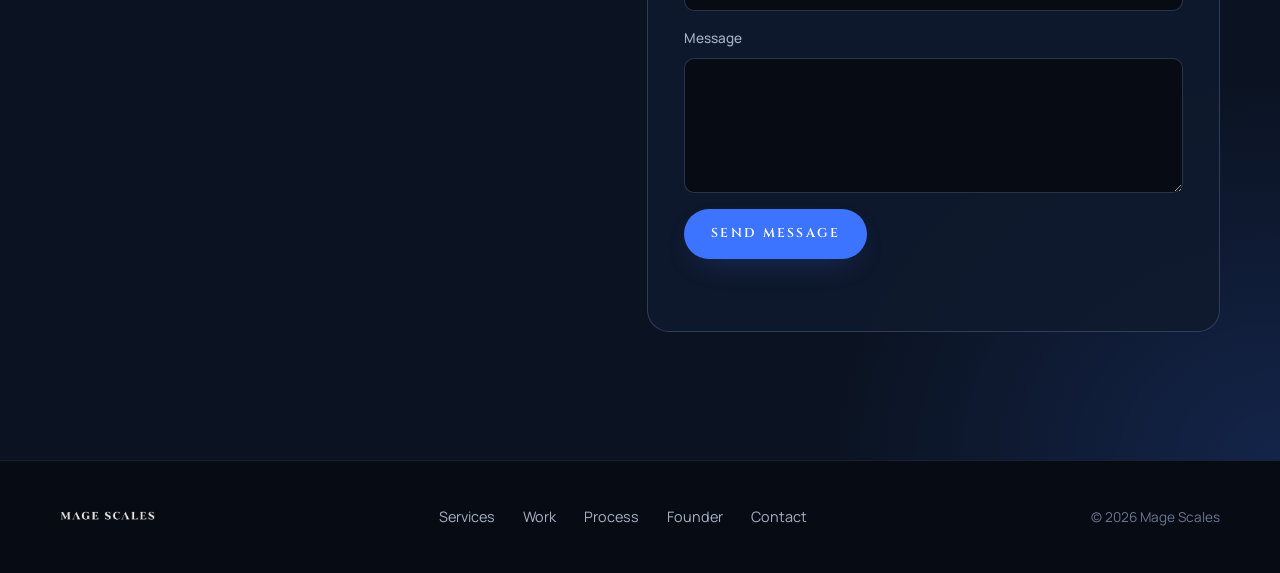
==== commit 57486416: "Redesign Mage Scales site with brand logo, serif type and sapphire palette Replace the inspiration-s" ====
--- a/mage-scales/index.html
+++ b/mage-scales/index.html
@@ -3,383 +3,324 @@
 <head>
 <meta charset="UTF-8">
 <meta name="viewport" content="width=device-width, initial-scale=1">
-<title>Mage Scales | Websites &amp; Marketing That Scale Local Businesses</title>
-<meta name="description" content="Mage Scales builds high-converting websites, brands and local marketing systems for service businesses that are ready to grow.">
+<title>Mage Scales | Web Design &amp; Growth Agency</title>
+<meta name="description" content="Mage Scales designs high-converting websites, brands and local marketing systems for businesses ready to grow.">
 <meta property="og:type" content="website">
-<meta property="og:title" content="Mage Scales | Websites &amp; Marketing That Scale">
-<meta property="og:description" content="High-converting websites, branding and local marketing for service businesses ready to grow.">
-<meta name="theme-color" content="#0b0b0b">
-<link rel="icon" href="assets/favicon.svg" type="image/svg+xml">
+<meta property="og:title" content="Mage Scales | Web Design &amp; Growth Agency">
+<meta property="og:description" content="High-converting websites, brand identity and local marketing for businesses ready to grow.">
+<meta name="theme-color" content="#070b14">
+<link rel="icon" href="assets/favicon.png" type="image/png">
+<link rel="apple-touch-icon" href="assets/apple-touch-icon.png">
 <link rel="preconnect" href="https://fonts.googleapis.com">
 <link rel="preconnect" href="https://fonts.gstatic.com" crossorigin>
-<link href="https://fonts.googleapis.com/css2?family=Unbounded:wght@400;500;600;700&family=Inter:wght@400;500;600;700&display=swap" rel="stylesheet">
+<link href="https://fonts.googleapis.com/css2?family=Cinzel:wght@400;500;600;700&family=Manrope:wght@400;500;600;700&display=swap" rel="stylesheet">
 <link rel="stylesheet" href="css/style.css">
 <script>document.documentElement.classList.add('js');</script>
 </head>
 <body>
 
 <!-- ================= HEADER ================= -->
-<header class="site-header" id="top">
-  <a href="#home" class="logo" aria-label="Mage Scales home">
-    <svg class="logo-mark" viewBox="0 0 40 32" aria-hidden="true">
-      <path d="M2 30 L8 18 L13 18 L7 30 Z"/>
-      <path d="M11 30 L21 10 L26 10 L16 30 Z"/>
-      <path d="M20 30 L34 2 L39 2 L25 30 Z"/>
-    </svg>
-    <span class="logo-text">MAGE<br>SCALES</span>
-  </a>
-
-  <nav class="main-nav" aria-label="Primary">
-    <ul>
-      <li><a href="#home" class="is-active">Home</a></li>
-      <li><a href="#portfolio">Portfolio</a></li>
-      <li><a href="#services">Services</a></li>
-      <li><a href="#testimonials">Testimonials</a></li>
-      <li><a href="#owner">Meet the Owner</a></li>
-      <li><a href="#contact">Contact</a></li>
-    </ul>
-  </nav>
-
-  <a href="#contact" class="btn btn-primary btn-sm header-cta">Book Intro Call <span class="arrow" aria-hidden="true">↗</span></a>
-
-  <button class="nav-toggle" aria-label="Open menu" aria-expanded="false" aria-controls="mobile-nav">
-    <span></span><span></span>
-  </button>
+<header class="site-header">
+  <div class="container header-inner">
+    <a href="#home" class="brand" aria-label="Mage Scales home">
+      <img src="assets/monogram-light.png" alt="" class="brand-mark" width="456" height="488">
+      <img src="assets/wordmark-light.png" alt="Mage Scales" class="brand-word" width="1005" height="170">
+    </a>
+
+    <nav class="main-nav" aria-label="Primary">
+      <a href="#services">Services</a>
+      <a href="#work">Work</a>
+      <a href="#process">Process</a>
+      <a href="#founder">Founder</a>
+      <a href="#contact">Contact</a>
+    </nav>
+
+    <a href="#contact" class="btn btn-outline header-cta">Book a Call</a>
+
+    <button class="nav-toggle" aria-label="Open menu" aria-expanded="false" aria-controls="mobile-nav">
+      <span></span><span></span>
+    </button>
+  </div>
 </header>
 
 <div class="mobile-nav" id="mobile-nav" hidden>
-  <a href="#home">Home</a>
-  <a href="#portfolio">Portfolio</a>
   <a href="#services">Services</a>
-  <a href="#testimonials">Testimonials</a>
-  <a href="#owner">Meet the Owner</a>
+  <a href="#work">Work</a>
+  <a href="#process">Process</a>
+  <a href="#founder">Founder</a>
   <a href="#contact">Contact</a>
-  <a href="#contact" class="btn btn-primary">Book Intro Call <span class="arrow" aria-hidden="true">↗</span></a>
+  <a href="#contact" class="btn btn-primary">Book a Call</a>
 </div>
 
 <main>
 
 <!-- ================= HERO ================= -->
 <section class="hero" id="home">
-  <div class="arches" aria-hidden="true"></div>
-  <div class="hero-inner container">
-    <h1 class="hero-title reveal">
-      Websites &amp; Marketing<br>
-      That <span class="highlight">Scale</span> Your<br>
-      Business
-    </h1>
-    <p class="hero-sub reveal">
-      Mage Scales builds <strong>high-converting websites</strong> and <strong>growth systems</strong>
-      for service businesses that are ready to take things further.
-    </p>
-    <div class="reveal">
-      <a href="#contact" class="btn btn-primary btn-lg">Get in Touch <span class="arrow" aria-hidden="true">↗</span></a>
-    </div>
-  </div>
-
-  <div class="hero-marquee" aria-hidden="true">
-    <div class="marquee-track">
-      <span>Websites That Convert&nbsp;·&nbsp;Brands That Last&nbsp;·&nbsp;Growth That Scales&nbsp;·&nbsp;</span>
-      <span>Websites That Convert&nbsp;·&nbsp;Brands That Last&nbsp;·&nbsp;Growth That Scales&nbsp;·&nbsp;</span>
-    </div>
-  </div>
-  <div class="hero-badge">"THE" GROWTH AGENCY<br>FOR LOCAL BUSINESSES</div>
-</section>
-
-<!-- ================= PORTFOLIO ================= -->
-<!-- Placeholder projects: replace names, copy and mockups with real client work. -->
-<section class="section" id="portfolio">
-  <div class="arches arches-dim" aria-hidden="true"></div>
-  <div class="container">
-    <div class="section-head reveal">
-      <span class="chip">Portfolio</span>
-      <h2 class="section-title">Recent work</h2>
-    </div>
-
-    <div class="portfolio-grid">
-      <article class="project reveal">
-        <div class="project-visual">
-          <div class="mock mock-light">
-            <div class="mock-bar"><i></i><i></i><i></i><span class="mock-nav"></span><span class="mock-btn mock-btn-purple"></span></div>
-            <div class="mock-body mock-split">
-              <div class="mock-copy">
-                <b class="mock-h serif">Lawn care made<br>worry-free</b>
-                <span class="mock-line"></span><span class="mock-line short"></span>
-                <span class="mock-cta mock-btn-purple"></span>
-              </div>
-              <div class="mock-img mock-img-green"></div>
-            </div>
-          </div>
-        </div>
-        <div class="project-info">
-          <span class="chip">Portfolio</span>
-          <h3>Evergreen Lawn Co.</h3>
-          <p>Brand refresh and a conversion-focused website that turned seasonal traffic into booked recurring service.</p>
-        </div>
-      </article>
-
-      <article class="project reveal">
-        <div class="project-visual">
-          <div class="mock mock-dark">
-            <div class="mock-bar"><i></i><i></i><i></i><span class="mock-nav"></span><span class="mock-btn mock-btn-green"></span></div>
-            <div class="mock-body mock-split">
-              <div class="mock-copy">
-                <b class="mock-h">City's #1<br>Decking<br>Company</b>
-                <span class="mock-line light"></span><span class="mock-line light short"></span>
-              </div>
-              <div class="mock-form">
-                <b>Get a <em>FREE</em> Quote</b>
-                <span></span><span></span><span></span><span class="tall"></span>
-                <span class="mock-cta mock-btn-green"></span>
-              </div>
-            </div>
-          </div>
-        </div>
-        <div class="project-info">
-          <span class="chip">Portfolio</span>
-          <h3>Summit Decks &amp; Outdoor</h3>
-          <p>Lead-generation site with an above-the-fold quote form, local SEO pages and Google Business optimization.</p>
-        </div>
-      </article>
-
-      <article class="project reveal">
-        <div class="project-visual">
-          <div class="mock mock-light">
-            <div class="mock-bar"><i></i><i></i><i></i><span class="mock-nav"></span><span class="mock-btn mock-btn-blue"></span></div>
-            <div class="mock-body mock-center">
-              <b class="mock-h">Clean water.<br>Clear quotes.</b>
-              <span class="mock-line"></span>
-              <div class="mock-cards"><span></span><span></span><span></span></div>
-            </div>
-          </div>
-        </div>
-        <div class="project-info">
-          <span class="chip">Portfolio</span>
-          <h3>BluePeak Pools</h3>
-          <p>Full website build with service-area pages, financing callouts and an automated follow-up sequence.</p>
-        </div>
-      </article>
-
-      <article class="project reveal">
-        <div class="project-visual">
-          <div class="mock mock-dark mock-warm">
-            <div class="mock-bar"><i></i><i></i><i></i><span class="mock-nav"></span><span class="mock-btn mock-btn-orange"></span></div>
-            <div class="mock-body mock-split">
-              <div class="mock-img mock-img-stone"></div>
-              <div class="mock-copy">
-                <b class="mock-h">Built to<br>last.</b>
-                <span class="mock-line light"></span><span class="mock-line light short"></span>
-                <span class="mock-cta mock-btn-orange"></span>
-              </div>
-            </div>
-          </div>
-        </div>
-        <div class="project-info">
-          <span class="chip">Portfolio</span>
-          <h3>Ironwood Hardscapes</h3>
-          <p>Premium brand identity and portfolio-driven website positioning a hardscape crew for higher-ticket projects.</p>
-        </div>
-      </article>
-    </div>
+  <div class="stars" aria-hidden="true"></div>
+  <div class="container hero-grid">
+    <div class="hero-copy">
+      <p class="eyebrow reveal">Web Design &amp; Growth Agency</p>
+      <h1 class="reveal">Websites that turn visitors into <span class="text-blue">clients</span></h1>
+      <p class="hero-sub reveal">
+        Mage Scales crafts premium websites, brands and marketing systems for businesses
+        that are done blending in and ready to scale.
+      </p>
+      <div class="hero-actions reveal">
+        <a href="#contact" class="btn btn-primary">Book a Free Call</a>
+        <a href="#work" class="link-arrow">See our work <span aria-hidden="true">→</span></a>
+      </div>
+    </div>
+
+    <div class="hero-seal reveal" aria-hidden="true">
+      <svg class="seal-ring" viewBox="0 0 400 400">
+        <defs><path id="ring" d="M200,200 m-168,0 a168,168 0 1,1 336,0 a168,168 0 1,1 -336,0"/></defs>
+        <text><textPath href="#ring">MAGE SCALES · DESIGN · BRAND · GROWTH · MAGE SCALES · DESIGN · BRAND · GROWTH ·</textPath></text>
+      </svg>
+      <div class="seal-core">
+        <img src="assets/monogram-light.png" alt="" width="456" height="488">
+      </div>
+    </div>
+  </div>
+
+  <div class="container">
+    <ul class="hero-stats reveal">
+      <li><b>Custom</b><span>Every site designed from scratch</span></li>
+      <li><b>Founder-led</b><span>You work directly with the owner</span></li>
+      <li><b>Built to rank</b><span>SEO and speed baked in from day one</span></li>
+    </ul>
   </div>
 </section>
 
 <!-- ================= SERVICES ================= -->
 <section class="section" id="services">
-  <div class="arches arches-dim" aria-hidden="true"></div>
-  <div class="container">
-    <div class="services-head">
-      <div class="section-head reveal">
-        <span class="chip">Services</span>
-        <h2 class="section-title">What we are offering</h2>
-      </div>
-      <a href="#contact" class="btn btn-primary btn-lg reveal">Get in Touch <span class="arrow" aria-hidden="true">↗</span></a>
-    </div>
-
-    <div class="services-grid">
-      <article class="service reveal">
-        <div class="service-icon">
-          <svg viewBox="0 0 24 24" aria-hidden="true"><rect x="3" y="4" width="18" height="16" rx="2"/><path d="M3 9h18"/></svg>
-        </div>
+  <div class="container">
+    <div class="section-head reveal">
+      <p class="eyebrow">What we do</p>
+      <h2>Everything you need to <span class="text-blue">grow</span> online</h2>
+    </div>
+
+    <ol class="service-list">
+      <li class="service reveal">
+        <span class="service-num">01</span>
         <h3>Website Design</h3>
-        <p>Fast, mobile-first websites engineered to turn visitors into booked jobs. Not just a pretty page: a lead-generating asset built to grow with you.</p>
-        <a href="#contact" class="learn-more">Learn More <span class="circle">→</span></a>
-      </article>
-
-      <article class="service reveal">
-        <div class="service-icon">
-          <svg viewBox="0 0 24 24" aria-hidden="true"><rect x="4" y="4" width="16" height="16" rx="2"/><path d="M8 9h8M8 12h8M8 15h5"/></svg>
-        </div>
-        <h3>Branding Foundation</h3>
-        <p>A professional identity (logo, colors, type and voice) that makes you look as good as your work and attracts the clients you actually want.</p>
-        <a href="#contact" class="learn-more">Learn More <span class="circle">→</span></a>
-      </article>
-
-      <article class="service reveal">
-        <div class="service-icon">
-          <svg viewBox="0 0 24 24" aria-hidden="true"><path d="M12 21s-7-6.2-7-11.5A7 7 0 0 1 19 9.5C19 14.8 12 21 12 21z"/><circle cx="12" cy="9.5" r="2.5"/></svg>
-        </div>
-        <h3>Local SEO &amp; Google Maps</h3>
-        <p>Show up when nearby customers search. We optimize your site and Google Business Profile so you're the business they find and call.</p>
-        <a href="#contact" class="learn-more">Learn More <span class="circle">→</span></a>
-      </article>
-
-      <article class="service reveal">
-        <div class="service-icon">
-          <svg viewBox="0 0 24 24" aria-hidden="true"><circle cx="6" cy="6" r="2.5"/><circle cx="18" cy="6" r="2.5"/><circle cx="12" cy="18" r="2.5"/><path d="M8 7.5l2.8 8.3M16 7.5l-2.8 8.3M8.5 6h7"/></svg>
-        </div>
+        <p>Fast, mobile-first websites designed around one goal: turning visitors into booked calls and paying clients.</p>
+        <span class="service-arrow" aria-hidden="true">↗</span>
+      </li>
+      <li class="service reveal">
+        <span class="service-num">02</span>
+        <h3>Brand Identity</h3>
+        <p>Logo, color, typography and voice: a cohesive identity that makes you look as premium as the work you deliver.</p>
+        <span class="service-arrow" aria-hidden="true">↗</span>
+      </li>
+      <li class="service reveal">
+        <span class="service-num">03</span>
+        <h3>Local SEO</h3>
+        <p>Rank where your customers are searching. We optimize your site and Google Business Profile to win the map pack.</p>
+        <span class="service-arrow" aria-hidden="true">↗</span>
+      </li>
+      <li class="service reveal">
+        <span class="service-num">04</span>
         <h3>Ads &amp; Automation</h3>
-        <p>Targeted ad campaigns plus simple automations (instant replies, follow-ups, review requests) so no lead slips through the cracks.</p>
-        <a href="#contact" class="learn-more">Learn More <span class="circle">→</span></a>
-      </article>
-    </div>
-  </div>
-</section>
-
-<!-- ================= FRAMEWORK ================= -->
-<section class="framework" id="framework">
-  <div class="framework-bg" aria-hidden="true"></div>
-  <div class="container">
-    <h2 class="framework-title reveal">Our 3-Step Growth Framework</h2>
-    <p class="framework-sub reveal">
-      Get <strong>REAL RESULTS</strong> from an agency that knows what it takes to fill your schedule.
-      We take the guesswork out of growth with a simple, proven process.
-    </p>
-
-    <div class="steps">
-      <article class="step reveal">
-        <div class="step-icon">
-          <svg viewBox="0 0 24 24" aria-hidden="true"><path d="M12 2c3 2.5 4.5 6 4.5 10l-2 4h-5l-2-4C7.5 8 9 4.5 12 2z"/><circle cx="12" cy="9" r="1.8"/><path d="M9.5 16l-2.5 3 3-.5M14.5 16l2.5 3-3-.5M12 18v3"/></svg>
-        </div>
-        <span class="step-num">01</span>
-        <h3>Attract Quality Leads</h3>
-        <p>We put you in front of ready-to-buy customers in your service area through local SEO, a dominant Google Maps presence and targeted ads.</p>
-      </article>
-
-      <article class="step reveal">
-        <div class="step-icon">
-          <svg viewBox="0 0 24 24" aria-hidden="true"><circle cx="6" cy="6" r="2.5"/><circle cx="18" cy="6" r="2.5"/><circle cx="12" cy="18" r="2.5"/><circle cx="12" cy="11" r="1.5"/><path d="M7.8 7.6l3 2.4M16.2 7.6l-3 2.4M12 12.5v3"/></svg>
-        </div>
-        <span class="step-num">02</span>
-        <h3>Convert Leads Into Jobs</h3>
-        <p>Traffic is useless if it doesn't book. We build conversion-focused websites with clear calls-to-action that turn browsers into paying customers.</p>
-      </article>
-
-      <article class="step reveal">
-        <div class="step-icon">
-          <svg viewBox="0 0 24 24" aria-hidden="true"><path d="M4 8V5a1 1 0 0 1 1-1h3M16 4h3a1 1 0 0 1 1 1v3M20 16v3a1 1 0 0 1-1 1h-3M8 20H5a1 1 0 0 1-1-1v-3"/><circle cx="12" cy="10" r="2.5"/><path d="M7.5 17c.8-2.2 2.5-3.3 4.5-3.3s3.7 1.1 4.5 3.3"/></svg>
-        </div>
-        <span class="step-num">03</span>
-        <h3>Scale With Systems</h3>
-        <p>More leads shouldn't mean more chaos. We set up simple systems and automation, from first inquiry to final invoice, so you grow without drowning in admin.</p>
-      </article>
-    </div>
-
-    <ul class="pills reveal">
-      <li><span class="pill-icon" aria-hidden="true">✦</span>Niche Expertise</li>
-      <li><span class="pill-icon" aria-hidden="true">✦</span>Founder-Led Partnership</li>
-      <li><span class="pill-icon" aria-hidden="true">✦</span>Proven Process</li>
-      <li><span class="pill-icon" aria-hidden="true">✦</span>No-Fluff Execution</li>
+        <p>Targeted campaigns plus simple automations (instant replies, follow-ups, review requests) so no lead slips away.</p>
+        <span class="service-arrow" aria-hidden="true">↗</span>
+      </li>
+    </ol>
+  </div>
+</section>
+
+<!-- ================= WORK ================= -->
+<!-- Sample projects: replace names, copy and the CSS mockups with real client screenshots. -->
+<section class="section section-alt" id="work">
+  <div class="container">
+    <div class="section-head split reveal">
+      <div>
+        <p class="eyebrow">Selected work</p>
+        <h2>Built to <span class="text-blue">perform</span></h2>
+      </div>
+      <p class="section-lede">Real sites for real businesses. Click any project to visit it live.</p>
+    </div>
+
+    <!-- To show real screenshots, drop an <img> inside each .site-preview (it will cover the styled preview). -->
+    <div class="work-grid">
+      <a class="work-card reveal" href="https://che-landscaping-lawn-care.base44.app" target="_blank" rel="noopener" style="--accent:#3f8f4e">
+        <div class="work-visual">
+          <div class="site-preview">
+            <div class="mock-bar"><i></i><i></i><i></i><span class="mock-url">che-landscaping</span></div>
+            <div class="site-body"><b>Che Landscaping</b><span>Lawn care &amp; landscaping</span><em></em></div>
+          </div>
+        </div>
+        <div class="work-info">
+          <span class="tag">Lawn Care · Duarte, CA</span>
+          <h3>Che Landscaping <span class="ext" aria-hidden="true">↗</span></h3>
+          <p>Locally owned lawn care site built to win free-quote requests across the San Gabriel Valley.</p>
+        </div>
+      </a>
+
+      <a class="work-card reveal" href="https://vaticanoimportsinc.base44.app" target="_blank" rel="noopener" style="--accent:#b08d4a">
+        <div class="work-visual">
+          <div class="site-preview">
+            <div class="mock-bar"><i></i><i></i><i></i><span class="mock-url">vaticanoimportsinc</span></div>
+            <div class="site-body"><b>Vaticano Creations</b><span>Handmade Italian statues</span><em></em></div>
+          </div>
+        </div>
+        <div class="work-info">
+          <span class="tag">Religious Art · Miami, FL</span>
+          <h3>Vaticano Creations <span class="ext" aria-hidden="true">↗</span></h3>
+          <p>Elegant catalog site for handmade Italian statues of saints, the Madonna and Jesus, made for churches.</p>
+        </div>
+      </a>
+
+      <a class="work-card reveal" href="https://stay-blue-heaven.base44.app" target="_blank" rel="noopener" style="--accent:#3d74ff">
+        <div class="work-visual">
+          <div class="site-preview">
+            <div class="mock-bar"><i></i><i></i><i></i><span class="mock-url">stay-blue-heaven</span></div>
+            <div class="site-body"><b>Blue Heaven RV Park</b><span>Full-hookup sites from $45/night</span><em></em></div>
+          </div>
+        </div>
+        <div class="work-info">
+          <span class="tag">Hospitality · Chipley, FL</span>
+          <h3>Blue Heaven RV Park <span class="ext" aria-hidden="true">↗</span></h3>
+          <p>Booking-focused site for a veteran-owned RV resort with full-hookup sites and monthly stays.</p>
+        </div>
+      </a>
+
+      <a class="work-card reveal" href="https://reyes-garden-flow.base44.app" target="_blank" rel="noopener" style="--accent:#2f6b45">
+        <div class="work-visual">
+          <div class="site-preview">
+            <div class="mock-bar"><i></i><i></i><i></i><span class="mock-url">reyes-garden-flow</span></div>
+            <div class="site-body"><b>Reyes Gardening</b><span>Design-build landscaping</span><em></em></div>
+          </div>
+        </div>
+        <div class="work-info">
+          <span class="tag">Landscaping · Santa Barbara, CA</span>
+          <h3>Reyes Gardening Services <span class="ext" aria-hidden="true">↗</span></h3>
+          <p>Landscaping site showcasing 12+ years of work with a free-estimate funnel.</p>
+        </div>
+      </a>
+
+      <a class="work-card reveal" href="https://graf-lawn-craft.base44.app" target="_blank" rel="noopener" style="--accent:#5aa84f">
+        <div class="work-visual">
+          <div class="site-preview">
+            <div class="mock-bar"><i></i><i></i><i></i><span class="mock-url">graf-lawn-craft</span></div>
+            <div class="site-body"><b>Graf Lawncare</b><span>Lawn care &amp; snow removal</span><em></em></div>
+          </div>
+        </div>
+        <div class="work-info">
+          <span class="tag">Lawn Care · Wichita, KS</span>
+          <h3>Graf Lawncare <span class="ext" aria-hidden="true">↗</span></h3>
+          <p>Nine-page site covering lawn care, landscaping, yard design and seasonal snow removal.</p>
+        </div>
+      </a>
+
+      <a class="work-card reveal" href="https://c4-plumbing-pro.base44.app" target="_blank" rel="noopener" style="--accent:#e2543b">
+        <div class="work-visual">
+          <div class="site-preview">
+            <div class="mock-bar"><i></i><i></i><i></i><span class="mock-url">c4-plumbing-pro</span></div>
+            <div class="site-body"><b>C4 Plumbing</b><span>24/7 emergency plumbing</span><em></em></div>
+          </div>
+        </div>
+        <div class="work-info">
+          <span class="tag">Plumbing · Hearne, TX</span>
+          <h3>C4 Plumbing Solutions <span class="ext" aria-hidden="true">↗</span></h3>
+          <p>Local services site designed for fast emergency scheduling and reliable plumbing help.</p>
+        </div>
+      </a>
+    </div>
+  </div>
+</section>
+
+<!-- ================= PROCESS ================= -->
+<section class="section process" id="process">
+  <div class="container">
+    <div class="section-head center reveal">
+      <p class="eyebrow">The Ascent</p>
+      <h2>Three steps to scale</h2>
+      <p class="section-lede">Like the arrow in our mark, every engagement is built to move one direction: up.</p>
+    </div>
+
+    <ol class="steps">
+      <li class="step reveal">
+        <span class="step-num">I</span>
+        <h3>Attract</h3>
+        <p>Get found by ready-to-buy customers through local SEO, Google Maps and targeted ads.</p>
+      </li>
+      <li class="step reveal">
+        <span class="step-num">II</span>
+        <h3>Convert</h3>
+        <p>A website with clear messaging and calls-to-action that turns browsers into booked jobs.</p>
+      </li>
+      <li class="step reveal">
+        <span class="step-num">III</span>
+        <h3>Scale</h3>
+        <p>Systems and automation that handle follow-up, so growth doesn't mean more admin.</p>
+      </li>
+    </ol>
+  </div>
+</section>
+
+<!-- ================= TESTIMONIALS ================= -->
+<!-- Client businesses are real (from the Base44 portfolio). Quote text and owner names are
+     placeholders: ask each client for a short review and paste it in before launch. -->
+<section class="section section-alt" id="testimonials">
+  <div class="container">
+    <div class="section-head center reveal">
+      <p class="eyebrow">Client words</p>
+      <h2>Trusted by business owners</h2>
+    </div>
+
+    <ul class="client-strip reveal">
+      <li>Che Landscaping</li>
+      <li>Vaticano Creations</li>
+      <li>Blue Heaven RV Park</li>
+      <li>Reyes Gardening</li>
+      <li>Graf Lawncare</li>
+      <li>C4 Plumbing</li>
     </ul>
-  </div>
-</section>
-
-<!-- ================= TESTIMONIALS ================= -->
-<!-- Placeholder reviews: replace with real client quotes before launch. -->
-<section class="section testimonials" id="testimonials">
-  <div class="testimonials-word" aria-hidden="true">TESTIMONIALS</div>
-  <div class="container narrow">
-    <div class="section-head center reveal">
-      <span class="chip">Testimonials</span>
-      <h2 class="section-title">What clients say</h2>
-    </div>
-
-    <figure class="quote reveal">
-      <div class="stars" aria-label="5 out of 5 stars">★★★★★</div>
-      <blockquote>
-        <span class="quote-mark" aria-hidden="true">“</span>
-        Your client's review goes here. Describe where they were before working with Mage Scales,
-        what changed after launch, and the concrete result: more calls, bigger jobs, a fuller schedule.
-      </blockquote>
-      <figcaption>
-        <span class="avatar" aria-hidden="true">MS</span>
-        <span><b>Client Name</b><small>Company Name · City</small></span>
-      </figcaption>
-    </figure>
-
-    <figure class="quote reveal">
-      <div class="stars" aria-label="5 out of 5 stars">★★★★★</div>
-      <blockquote>
-        <span class="quote-mark" aria-hidden="true">“</span>
-        A second client review goes here. The strongest testimonials mention a specific number or
-        outcome, like leads per month or how fast the website paid for itself.
-      </blockquote>
-      <figcaption>
-        <span class="avatar" aria-hidden="true">MS</span>
-        <span><b>Client Name</b><small>Company Name · City</small></span>
-      </figcaption>
-    </figure>
-
-    <figure class="quote reveal">
-      <div class="stars" aria-label="5 out of 5 stars">★★★★★</div>
-      <blockquote>
-        <span class="quote-mark" aria-hidden="true">“</span>
-        A third client review goes here. Keep it in their own words; authentic beats polished.
-      </blockquote>
-      <figcaption>
-        <span class="avatar" aria-hidden="true">MS</span>
-        <span><b>Client Name</b><small>Company Name · City</small></span>
-      </figcaption>
-    </figure>
-  </div>
-</section>
-
-<!-- ================= MEET THE OWNER ================= -->
+
+    <div class="quotes">
+      <figure class="quote quote-feature reveal">
+        <blockquote>“Client quote from Che Landscaping goes here.”</blockquote>
+        <figcaption><b>Owner Name</b><span>Che Landscaping · Duarte, CA</span></figcaption>
+      </figure>
+      <figure class="quote reveal">
+        <blockquote>“Client quote from Blue Heaven RV Park goes here.”</blockquote>
+        <figcaption><b>Owner Name</b><span>Blue Heaven RV Park · Chipley, FL</span></figcaption>
+      </figure>
+      <figure class="quote reveal">
+        <blockquote>“Client quote from Vaticano Creations goes here.”</blockquote>
+        <figcaption><b>Owner Name</b><span>Vaticano Creations · Miami, FL</span></figcaption>
+      </figure>
+    </div>
+  </div>
+</section>
+
+<!-- ================= FOUNDER ================= -->
 <!-- Replace the portrait placeholder and bio with the owner's real photo and story. -->
-<section class="section owner" id="owner">
-  <div class="container owner-grid">
-    <div class="owner-photo reveal">
-      <div class="owner-portrait" aria-hidden="true">
-        <svg viewBox="0 0 200 240">
-          <circle cx="100" cy="88" r="44"/>
-          <path d="M20 240c6-54 40-86 80-86s74 32 80 86z"/>
-        </svg>
-      </div>
-      <div class="owner-tag">
-        <b>Your Name</b>
-        <small>Founder, Mage Scales</small>
-      </div>
-    </div>
-
-    <div class="owner-copy reveal">
-      <span class="chip">Meet the Owner</span>
-      <h2 class="section-title">The person behind<br>the <span class="text-accent">magic</span></h2>
-      <p>
-        Hi, I'm the founder of Mage Scales. I started this agency because too many great local
-        businesses are invisible online, losing jobs to competitors with worse work and better websites.
-      </p>
-      <p>
-        When you work with Mage Scales, you work directly with me. No hand-offs, no account-manager
-        runaround. Just a partner who cares about your growth as much as you do.
-      </p>
-      <ul class="owner-stats">
-        <li><b>1:1</b><span>Founder-led</span></li>
-        <li><b>100%</b><span>Custom builds</span></li>
-        <li><b>24h</b><span>Response time</span></li>
-      </ul>
-      <a href="#contact" class="btn btn-primary btn-lg">Book Intro Call <span class="arrow" aria-hidden="true">↗</span></a>
+<section class="section" id="founder">
+  <div class="container founder-grid">
+    <div class="founder-photo reveal">
+      <div class="portrait" aria-hidden="true">
+        <img src="assets/monogram-blue.png" alt="" width="456" height="488">
+      </div>
+      <p class="portrait-note">Founder photo</p>
+    </div>
+    <div class="founder-copy reveal">
+      <p class="eyebrow">Meet the founder</p>
+      <h2>The mind behind the <span class="text-blue">magic</span></h2>
+      <p>I started Mage Scales because too many great businesses are invisible online, losing work to competitors with weaker craft and stronger websites.</p>
+      <p>Every project is founder-led. You work with me directly, from first call to launch and beyond. No hand-offs, no runaround.</p>
+      <p class="signature">Your Name<span>Founder, Mage Scales</span></p>
     </div>
   </div>
 </section>
 
 <!-- ================= CONTACT ================= -->
 <section class="section contact" id="contact">
-  <div class="contact-glow" aria-hidden="true"></div>
   <div class="container contact-grid">
     <div class="contact-copy reveal">
-      <span class="chip">Contact</span>
-      <h2 class="section-title">Ready to <span class="highlight">scale</span>?</h2>
-      <p>Tell us a bit about your business and where you want to take it. We'll get back to you within one business day to set up a free intro call.</p>
+      <p class="eyebrow">Start a project</p>
+      <h2>Ready to <span class="text-blue">scale</span>?</h2>
+      <p>Tell us about your business and goals. We reply within one business day to set up a free strategy call.</p>
       <ul class="contact-list">
         <li><span>Email</span><a href="mailto:hello@magescales.com">hello@magescales.com</a></li>
         <li><span>Hours</span>Mon–Fri, 9am–6pm</li>
@@ -392,20 +333,20 @@
         <label>Email<input type="email" name="email" autocomplete="email" required></label>
       </div>
       <div class="field-row">
-        <label>Business name<input type="text" name="business" autocomplete="organization"></label>
+        <label>Business<input type="text" name="business" autocomplete="organization"></label>
         <label>Phone<input type="tel" name="phone" autocomplete="tel"></label>
       </div>
-      <label>What do you need help with?
+      <label>Interested in
         <select name="service">
           <option>Website Design</option>
-          <option>Branding</option>
-          <option>Local SEO &amp; Google Maps</option>
+          <option>Brand Identity</option>
+          <option>Local SEO</option>
           <option>Ads &amp; Automation</option>
           <option>Not sure yet</option>
         </select>
       </label>
       <label>Message<textarea name="message" rows="4" required></textarea></label>
-      <button type="submit" class="btn btn-primary btn-lg">Send Message <span class="arrow" aria-hidden="true">↗</span></button>
+      <button type="submit" class="btn btn-primary">Send Message</button>
       <p class="form-status" role="status" aria-live="polite"></p>
     </form>
   </div>
@@ -416,22 +357,15 @@
 <!-- ================= FOOTER ================= -->
 <footer class="site-footer">
   <div class="container footer-inner">
-    <a href="#home" class="logo" aria-label="Mage Scales home">
-      <svg class="logo-mark" viewBox="0 0 40 32" aria-hidden="true">
-        <path d="M2 30 L8 18 L13 18 L7 30 Z"/>
-        <path d="M11 30 L21 10 L26 10 L16 30 Z"/>
-        <path d="M20 30 L34 2 L39 2 L25 30 Z"/>
-      </svg>
-      <span class="logo-text">MAGE<br>SCALES</span>
-    </a>
+    <img src="assets/wordmark-light.png" alt="Mage Scales" class="footer-word" width="1005" height="170">
     <nav class="footer-nav" aria-label="Footer">
-      <a href="#portfolio">Portfolio</a>
       <a href="#services">Services</a>
-      <a href="#testimonials">Testimonials</a>
-      <a href="#owner">Meet the Owner</a>
+      <a href="#work">Work</a>
+      <a href="#process">Process</a>
+      <a href="#founder">Founder</a>
       <a href="#contact">Contact</a>
     </nav>
-    <p class="copyright">© <span id="year">2026</span> Mage Scales. All rights reserved.</p>
+    <p class="copyright">© <span id="year">2026</span> Mage Scales</p>
   </div>
 </footer>
 
--- a/mage-scales/css/style.css
+++ b/mage-scales/css/style.css
@@ -1,488 +1,419 @@
 /* ===========================================================
    Mage Scales — Design System
+   Palette: midnight navy · sapphire blue · ivory · champagne
    =========================================================== */
 
 /* ---------- Tokens ---------- */
 :root{
-  --black:#070707;
-  --ink-950:#0b0b0b;
-  --ink-900:#111111;
-  --ink-850:#161616;
-  --ink-800:#1c1b1d;
-  --ink-700:#262528;
-
-  --orange-600:#e8711d;
-  --orange-500:#f5822f;
-  --orange-400:#f89b55;
-  --orange-300:#fbb886;
-  --orange-glow:rgba(245,130,47,.35);
-
-  --text:#f4f2ef;
-  --text-dim:#b9b5af;
-  --text-faint:#7b7772;
-
-  --line:rgba(255,255,255,.09);
-  --line-strong:rgba(255,255,255,.16);
-
-  --radius-xl:36px;
-  --radius-lg:26px;
-  --radius-md:16px;
+  --night:#070b14;
+  --navy-900:#0b1322;
+  --navy-800:#101a2e;
+  --navy-700:#18243d;
+  --navy-600:#22314f;
+
+  --blue-500:#3d74ff;   /* sapphire — primary */
+  --blue-400:#5b8dff;
+  --blue-300:#93b4ff;
+  --blue-glow:rgba(61,116,255,.32);
+
+  --ivory:#f2eee6;
+  --mist:#a7b1c6;
+  --faint:#6b7690;
+  --champagne:#cdb27a;
+
+  --line:rgba(167,190,255,.12);
+  --line-strong:rgba(167,190,255,.22);
+
+  --radius-lg:22px;
+  --radius-md:14px;
   --radius-pill:999px;
 
-  --font-display:'Unbounded', 'Inter', system-ui, sans-serif;
-  --font-body:'Inter', system-ui, -apple-system, 'Segoe UI', sans-serif;
-
-  --container:1440px;
-  --gutter:clamp(16px, 4vw, 48px);
+  --font-display:'Cinzel', 'Times New Roman', serif;
+  --font-body:'Manrope', system-ui, -apple-system, 'Segoe UI', sans-serif;
+
+  --container:1240px;
+  --gutter:clamp(16px, 4vw, 40px);
   --ease:cubic-bezier(.2,.7,.2,1);
 }
 
 /* ---------- Reset ---------- */
 *,*::before,*::after{ box-sizing:border-box; }
-html{ scroll-behavior:smooth; scroll-padding-top:90px; }
+html{ scroll-behavior:smooth; scroll-padding-top:84px; }
 body{
-  margin:0;
-  background:var(--ink-950);
-  color:var(--text);
-  font-family:var(--font-body);
-  font-size:16px;
-  line-height:1.6;
-  -webkit-font-smoothing:antialiased;
-  overflow-x:hidden;
-}
-img,svg{ display:block; max-width:100%; }
+  margin:0; background:var(--night); color:var(--ivory);
+  font-family:var(--font-body); font-size:16px; line-height:1.65;
+  -webkit-font-smoothing:antialiased; overflow-x:hidden;
+}
+img,svg{ display:block; max-width:100%; height:auto; }
 a{ color:inherit; text-decoration:none; }
-ul{ list-style:none; margin:0; padding:0; }
-h1,h2,h3{ margin:0; font-family:var(--font-display); font-weight:500; letter-spacing:-.035em; line-height:1.05; }
+ol,ul{ list-style:none; margin:0; padding:0; }
+h1,h2,h3{ margin:0; font-family:var(--font-display); font-weight:500; line-height:1.12; letter-spacing:.01em; }
+h2{ font-size:clamp(1.9rem, 3.6vw, 3rem); }
 p{ margin:0; }
 button,input,select,textarea{ font:inherit; color:inherit; }
 
 .container{ width:100%; max-width:var(--container); margin:0 auto; padding:0 var(--gutter); position:relative; z-index:1; }
-.container.narrow{ max-width:720px; }
-.text-accent{ color:var(--orange-500); }
-
-/* ---------- Arch pattern background ---------- */
-.arches{
-  position:absolute; inset:0; z-index:0; pointer-events:none;
-  background-image:url("data:image/svg+xml,%3Csvg xmlns='http://www.w3.org/2000/svg' width='130' height='210' viewBox='0 0 130 210'%3E%3Cpath d='M8 210V66a57 57 0 0 1 114 0v144z' fill='%23ffffff' fill-opacity='0.035'/%3E%3C/svg%3E");
-  background-size:130px 210px;
-  background-position:center top;
-  -webkit-mask-image:linear-gradient(to bottom, #000 0%, #000 35%, transparent 75%);
-          mask-image:linear-gradient(to bottom, #000 0%, #000 35%, transparent 75%);
-}
-.arches-dim{ opacity:.7; -webkit-mask-image:linear-gradient(to bottom, #000, transparent 45%); mask-image:linear-gradient(to bottom, #000, transparent 45%); }
+.text-blue{ color:var(--blue-400); }
+
+.eyebrow{
+  display:inline-flex; align-items:center; gap:14px;
+  font-family:var(--font-display); font-size:.78rem; font-weight:600;
+  letter-spacing:.32em; text-transform:uppercase; color:var(--champagne);
+}
+.eyebrow::before{ content:""; width:28px; height:1px; background:currentColor; }
 
 /* ---------- Buttons ---------- */
 .btn{
-  display:inline-flex; align-items:center; justify-content:space-between; gap:2.2em;
-  font-family:var(--font-display); font-weight:500; font-size:.8rem;
-  text-transform:uppercase; letter-spacing:-.01em;
-  border-radius:var(--radius-pill); border:0; cursor:pointer;
-  padding:1em 1.6em;
-  transition:transform .25s var(--ease), background .25s var(--ease), box-shadow .25s var(--ease);
-}
-.btn-primary{ background:var(--orange-500); color:#1a0d03; box-shadow:0 10px 30px -12px var(--orange-glow); }
-.btn-primary:hover{ background:var(--orange-400); transform:translateY(-2px); box-shadow:0 16px 36px -12px var(--orange-glow); }
-.btn-sm{ font-size:.72rem; padding:.95em 1.4em; gap:1.4em; }
-.btn-lg{ font-size:.82rem; padding:1.2em 1.9em; min-width:220px; }
-.btn .arrow{ transition:transform .25s var(--ease); }
-.btn:hover .arrow{ transform:translate(2px,-2px); }
-
-/* ---------- Chip ---------- */
-.chip{
-  display:inline-block;
-  font-family:var(--font-display); font-weight:600; font-size:.66rem;
-  text-transform:uppercase; letter-spacing:-.01em;
-  color:var(--orange-500); background:var(--ink-700);
-  padding:.55em 1em; border-radius:var(--radius-pill);
-}
+  display:inline-flex; align-items:center; justify-content:center;
+  font-family:var(--font-display); font-weight:600; font-size:.8rem;
+  letter-spacing:.18em; text-transform:uppercase;
+  padding:1.05em 2em; border-radius:var(--radius-pill);
+  border:1px solid transparent; cursor:pointer;
+  transition:background .25s var(--ease), border-color .25s var(--ease), transform .25s var(--ease), box-shadow .25s var(--ease);
+}
+.btn-primary{ background:var(--blue-500); color:#fff; box-shadow:0 12px 32px -14px var(--blue-glow); }
+.btn-primary:hover{ background:var(--blue-400); transform:translateY(-2px); box-shadow:0 18px 40px -14px var(--blue-glow); }
+.btn-outline{ border-color:var(--line-strong); color:var(--ivory); padding:.85em 1.6em; font-size:.72rem; }
+.btn-outline:hover{ border-color:var(--blue-400); color:var(--blue-300); }
+
+.link-arrow{ display:inline-flex; gap:10px; align-items:center; font-weight:600; color:var(--mist); transition:color .2s; }
+.link-arrow span{ transition:transform .25s var(--ease); }
+.link-arrow:hover{ color:var(--ivory); }
+.link-arrow:hover span{ transform:translateX(4px); }
 
 /* ---------- Header ---------- */
 .site-header{
-  position:fixed; top:0; left:0; right:0; z-index:50;
-  display:flex; align-items:center; justify-content:space-between; gap:24px;
-  padding:14px var(--gutter);
-  transition:background .3s var(--ease), backdrop-filter .3s var(--ease);
-}
-.site-header.is-scrolled{ background:rgba(7,7,7,.72); backdrop-filter:blur(14px); -webkit-backdrop-filter:blur(14px); }
-
-.logo{ display:flex; align-items:center; gap:8px; }
-.logo-mark{ width:34px; height:28px; fill:var(--text); }
-.logo-text{ font-family:var(--font-display); font-weight:600; font-size:.8rem; line-height:1; letter-spacing:-.03em; }
-
-.main-nav ul{
-  display:flex; gap:4px; padding:7px;
-  background:rgba(10,10,10,.82);
-  border:1px solid var(--line-strong);
-  border-radius:var(--radius-pill);
-  backdrop-filter:blur(10px); -webkit-backdrop-filter:blur(10px);
-}
+  position:fixed; inset:0 0 auto; z-index:50; padding:18px 0;
+  transition:background .3s var(--ease), padding .3s var(--ease), border-color .3s;
+  border-bottom:1px solid transparent;
+}
+.site-header.is-scrolled{
+  background:rgba(7,11,20,.8); padding:12px 0; border-bottom-color:var(--line);
+  backdrop-filter:blur(14px); -webkit-backdrop-filter:blur(14px);
+}
+.header-inner{ display:flex; align-items:center; gap:32px; }
+.brand{ display:flex; align-items:center; gap:14px; margin-right:auto; }
+.brand-mark{ width:auto; height:34px; }
+.brand-word{ width:auto; height:15px; }
+
+.main-nav{ display:flex; gap:30px; }
 .main-nav a{
-  display:block; padding:.85em 1.25em;
-  font-family:var(--font-display); font-weight:500; font-size:.72rem;
-  text-transform:uppercase; letter-spacing:-.02em;
-  border-radius:var(--radius-pill);
-  transition:color .2s, background .2s;
-}
-.main-nav a:hover{ color:var(--orange-400); }
-.main-nav a.is-active{ background:var(--ink-700); color:var(--orange-500); }
-
-.nav-toggle{
-  display:none; width:46px; height:46px; border-radius:50%;
-  border:1px solid var(--line-strong); background:rgba(10,10,10,.8);
-  cursor:pointer; position:relative;
-}
-.nav-toggle span{ position:absolute; left:14px; right:14px; height:2px; background:var(--text); border-radius:2px; transition:transform .3s var(--ease); }
+  position:relative; font-size:.9rem; font-weight:500; color:var(--mist); padding:6px 0;
+  transition:color .2s;
+}
+.main-nav a::after{
+  content:""; position:absolute; left:0; right:0; bottom:0; height:1px;
+  background:var(--blue-400); transform:scaleX(0); transform-origin:left; transition:transform .3s var(--ease);
+}
+.main-nav a:hover, .main-nav a.is-active{ color:var(--ivory); }
+.main-nav a:hover::after, .main-nav a.is-active::after{ transform:scaleX(1); }
+
+.nav-toggle{ display:none; width:44px; height:44px; border-radius:50%; border:1px solid var(--line-strong); background:transparent; cursor:pointer; position:relative; }
+.nav-toggle span{ position:absolute; left:13px; right:13px; height:1.5px; background:var(--ivory); transition:transform .3s var(--ease); }
 .nav-toggle span:first-child{ top:18px; }
-.nav-toggle span:last-child{ top:26px; }
-.nav-toggle[aria-expanded="true"] span:first-child{ transform:translateY(4px) rotate(45deg); }
-.nav-toggle[aria-expanded="true"] span:last-child{ transform:translateY(-4px) rotate(-45deg); }
+.nav-toggle span:last-child{ top:25px; }
+.nav-toggle[aria-expanded="true"] span:first-child{ transform:translateY(3.5px) rotate(45deg); }
+.nav-toggle[aria-expanded="true"] span:last-child{ transform:translateY(-3.5px) rotate(-45deg); }
 
 .mobile-nav{
-  position:fixed; inset:0; z-index:40;
-  background:rgba(7,7,7,.97);
-  display:flex; flex-direction:column; justify-content:center; gap:6px;
-  padding:100px var(--gutter) 40px;
+  position:fixed; inset:0; z-index:40; background:rgba(7,11,20,.97);
+  display:flex; flex-direction:column; justify-content:center; padding:100px var(--gutter) 40px;
 }
 .mobile-nav[hidden]{ display:none; }
-.mobile-nav a:not(.btn){ font-family:var(--font-display); font-size:1.6rem; font-weight:500; letter-spacing:-.04em; padding:.35em 0; border-bottom:1px solid var(--line); }
-.mobile-nav .btn{ margin-top:24px; align-self:flex-start; }
+.mobile-nav a:not(.btn){ font-family:var(--font-display); font-size:1.7rem; padding:.4em 0; border-bottom:1px solid var(--line); }
+.mobile-nav .btn{ margin-top:28px; align-self:flex-start; }
 
 /* ---------- Hero ---------- */
 .hero{
-  position:relative; min-height:100vh; min-height:100svh;
-  display:flex; flex-direction:column; justify-content:center;
-  padding:140px 0 220px;
-  background:linear-gradient(180deg, var(--black) 0%, #120c08 18%, #3a2010 38%, #a1561f 64%, var(--orange-500) 88%, #f78a3a 100%);
-  overflow:hidden; text-align:center;
-}
-.hero-inner{ display:flex; flex-direction:column; align-items:center; gap:28px; }
-.hero-title{ font-size:clamp(2.4rem, 5.4vw, 4.9rem); max-width:16ch; }
-.highlight{
-  position:relative; display:inline-block; color:#0b0b0b; z-index:0; padding:0 .06em;
-}
-.highlight::before{
-  content:""; position:absolute; z-index:-1;
-  left:-.04em; right:-.04em; top:.08em; bottom:-.04em;
-  background:var(--orange-500);
-  transform:rotate(-1.2deg);
-}
-.hero-sub{ max-width:560px; font-size:clamp(1rem, 1.3vw, 1.12rem); color:rgba(255,255,255,.86); }
-.hero-sub strong{ color:#fff; font-weight:700; }
-
-.hero-marquee{
-  position:absolute; left:0; right:0; bottom:-.18em; overflow:hidden; z-index:1;
-  -webkit-mask-image:linear-gradient(to top, rgba(0,0,0,.5), #000 80%);
-          mask-image:linear-gradient(to top, rgba(0,0,0,.5), #000 80%);
-}
-.marquee-track{
-  display:flex; width:max-content;
-  font-family:var(--font-display); font-weight:500;
-  font-size:clamp(4rem, 10vw, 9.5rem); line-height:1; letter-spacing:-.04em;
-  color:rgba(255,255,255,.62); white-space:nowrap;
-  animation:marquee 38s linear infinite;
-}
-.marquee-track span{ padding-right:.25em; }
-@keyframes marquee{ to{ transform:translateX(-50%); } }
-
-.hero-badge{
-  position:absolute; z-index:2; left:clamp(16px, 12vw, 240px); bottom:0;
-  padding:26px 26px 18px; min-width:min(370px, calc(100% - 32px));
-  font-family:var(--font-display); font-weight:500; font-size:clamp(.85rem, 1.3vw, 1.15rem); line-height:1.15; text-align:left; letter-spacing:-.03em;
-  border:1px solid rgba(255,255,255,.35); border-bottom:0;
-  border-radius:var(--radius-lg) var(--radius-lg) 0 0;
-  background:rgba(255,255,255,.08);
-  backdrop-filter:blur(14px); -webkit-backdrop-filter:blur(14px);
-}
-
-/* ---------- Generic section ---------- */
-.section{ position:relative; padding:clamp(90px, 11vw, 150px) 0; overflow:hidden; }
-.section-head{ display:flex; align-items:center; gap:22px; flex-wrap:wrap; margin-bottom:clamp(40px, 6vw, 80px); }
-.section-head.center{ justify-content:center; text-align:center; }
-.section-title{ font-size:clamp(2rem, 4.2vw, 3.4rem); }
-
-/* ---------- Portfolio ---------- */
-#portfolio{ background:var(--ink-950); }
-.portfolio-grid{ display:grid; grid-template-columns:repeat(2, 1fr); gap:30px; align-items:start; }
-.portfolio-grid .project:nth-child(even){ margin-top:clamp(0px, 6vw, 90px); }
-
-.project-visual{
-  position:relative; aspect-ratio:1 / .9;
-  border-radius:var(--radius-xl);
-  background:
-    radial-gradient(120% 90% at 50% 120%, rgba(245,130,47,.85), transparent 60%),
-    linear-gradient(180deg, #232224 0%, #2a201a 55%, #8a4a22 100%);
+  position:relative; overflow:hidden;
+  padding:clamp(130px, 16vw, 190px) 0 clamp(60px, 8vw, 100px);
+  background:
+    radial-gradient(60% 70% at 78% 40%, rgba(61,116,255,.22), transparent 70%),
+    radial-gradient(40% 50% at 10% 100%, rgba(61,116,255,.12), transparent 70%),
+    linear-gradient(180deg, var(--night), var(--navy-900));
+}
+.stars{
+  position:absolute; inset:0; pointer-events:none; opacity:.55;
+  background-image:
+    radial-gradient(1px 1px at 12% 22%, #fff 50%, transparent 51%),
+    radial-gradient(1px 1px at 32% 68%, #cfdcff 50%, transparent 51%),
+    radial-gradient(1.5px 1.5px at 58% 14%, #fff 50%, transparent 51%),
+    radial-gradient(1px 1px at 74% 82%, #cfdcff 50%, transparent 51%),
+    radial-gradient(1px 1px at 88% 30%, #fff 50%, transparent 51%),
+    radial-gradient(1.5px 1.5px at 46% 46%, #9fb8ff 50%, transparent 51%),
+    radial-gradient(1px 1px at 22% 90%, #fff 50%, transparent 51%),
+    radial-gradient(1px 1px at 94% 64%, #fff 50%, transparent 51%);
+  background-size:520px 520px;
+  animation:twinkle 6s ease-in-out infinite alternate;
+}
+@keyframes twinkle{ from{ opacity:.35; } to{ opacity:.7; } }
+
+.hero-grid{ display:grid; grid-template-columns:1.15fr .85fr; gap:clamp(30px, 5vw, 80px); align-items:center; }
+.hero-copy{ display:flex; flex-direction:column; align-items:flex-start; gap:26px; }
+.hero h1{ font-size:clamp(2.4rem, 5.2vw, 4.4rem); line-height:1.08; }
+.hero-sub{ max-width:520px; font-size:clamp(1rem, 1.3vw, 1.15rem); color:var(--mist); }
+.hero-actions{ display:flex; align-items:center; gap:28px; flex-wrap:wrap; margin-top:6px; }
+
+.hero-seal{ position:relative; width:min(100%, 440px); aspect-ratio:1; justify-self:center; }
+.seal-ring{ position:absolute; inset:0; width:100%; height:100%; animation:spin 40s linear infinite; }
+.seal-ring text{ font-family:var(--font-display); font-size:15.5px; letter-spacing:.32em; fill:var(--mist); }
+@keyframes spin{ to{ transform:rotate(360deg); } }
+.seal-core{
+  position:absolute; inset:16%; border-radius:50%;
+  border:2px solid var(--ivory);
   display:grid; place-items:center;
-  padding:clamp(20px, 6%, 56px);
-  overflow:hidden;
-}
-.project-info{
-  margin-top:10px; padding:22px 22px 26px;
+  background:radial-gradient(circle at 50% 40%, var(--navy-700), var(--night) 75%);
+  box-shadow:0 0 0 10px rgba(61,116,255,.06), 0 0 80px -10px var(--blue-glow);
+}
+.seal-core img{ width:52%; }
+
+.hero-stats{
+  display:grid; grid-template-columns:repeat(3, 1fr);
+  margin-top:clamp(50px, 7vw, 90px);
+  border-top:1px solid var(--line);
+}
+.hero-stats li{ padding:26px 24px 0 0; }
+.hero-stats li + li{ padding-left:24px; border-left:1px solid var(--line); }
+.hero-stats b{ display:block; font-family:var(--font-display); font-weight:600; font-size:1.15rem; color:var(--ivory); margin-bottom:4px; }
+.hero-stats span{ font-size:.92rem; color:var(--faint); }
+
+/* ---------- Sections ---------- */
+.section{ position:relative; padding:clamp(80px, 10vw, 140px) 0; }
+.section-alt{ background:var(--navy-900); }
+.section-head{ display:flex; flex-direction:column; gap:18px; margin-bottom:clamp(40px, 6vw, 70px); max-width:720px; }
+.section-head.center{ align-items:center; text-align:center; margin-left:auto; margin-right:auto; }
+.section-head.split{ max-width:none; flex-direction:row; justify-content:space-between; align-items:flex-end; gap:30px; flex-wrap:wrap; }
+.section-head.split > div{ display:flex; flex-direction:column; gap:18px; }
+.section-lede{ color:var(--mist); max-width:420px; font-size:1.05rem; }
+
+/* ---------- Services (list) ---------- */
+.service-list{ border-top:1px solid var(--line); }
+.service{
+  position:relative;
+  display:grid; grid-template-columns:70px 1fr 1.3fr 40px; gap:24px; align-items:center;
+  padding:34px 12px; border-bottom:1px solid var(--line);
+  transition:background .35s var(--ease), padding .35s var(--ease);
+}
+.service::before{
+  content:""; position:absolute; left:0; top:-1px; height:1px; width:0; background:var(--blue-400);
+  transition:width .5s var(--ease);
+}
+.service:hover{ background:linear-gradient(90deg, rgba(61,116,255,.08), transparent 80%); padding-left:24px; }
+.service:hover::before{ width:100%; }
+.service-num{ font-family:var(--font-display); font-size:.9rem; color:var(--champagne); letter-spacing:.1em; }
+.service h3{ font-size:clamp(1.3rem, 2.2vw, 1.9rem); }
+.service p{ color:var(--mist); }
+.service-arrow{
+  width:40px; height:40px; border-radius:50%; border:1px solid var(--line-strong);
+  display:grid; place-items:center; color:var(--mist);
+  transition:background .3s, color .3s, border-color .3s, transform .3s var(--ease);
+}
+.service:hover .service-arrow{ background:var(--blue-500); border-color:var(--blue-500); color:#fff; transform:rotate(45deg); }
+
+/* ---------- Work ---------- */
+.work-grid{ display:grid; grid-template-columns:repeat(3, 1fr); gap:24px; }
+.work-card{ display:flex; flex-direction:column; border-radius:var(--radius-lg); overflow:hidden; background:var(--navy-800); border:1px solid var(--line); transition:border-color .3s, transform .4s var(--ease); }
+.work-card:hover{ border-color:rgba(91,141,255,.45); transform:translateY(-6px); }
+.work-visual{
+  aspect-ratio:4 / 3; display:grid; place-items:center; padding:9%;
+  background:
+    radial-gradient(90% 80% at 50% 110%, rgba(61,116,255,.55), transparent 70%),
+    linear-gradient(180deg, var(--navy-700), var(--navy-900));
+}
+.work-info{ padding:24px 24px 28px; display:flex; flex-direction:column; gap:10px; }
+.work-info h3{ font-size:1.35rem; }
+.work-info p{ color:var(--mist); font-size:.95rem; }
+.tag{ font-size:.72rem; font-weight:600; letter-spacing:.14em; text-transform:uppercase; color:var(--blue-300); }
+
+/* Styled site previews (an <img> placed inside .site-preview covers it) */
+.site-preview{
+  position:relative; width:100%; border-radius:10px; overflow:hidden;
+  background:#fbfaf7; color:#141414;
+  box-shadow:0 30px 50px -20px rgba(0,0,0,.7);
+  transition:transform .5s var(--ease);
+}
+.work-card:hover .site-preview{ transform:scale(1.03); }
+.site-preview > img{ position:absolute; inset:0; width:100%; height:100%; object-fit:cover; object-position:top; }
+.mock-bar{ display:flex; align-items:center; gap:4px; padding:8px 10px; background:#ecebe7; }
+.mock-bar i{ width:6px; height:6px; border-radius:50%; background:#cfcfcf; }
+.mock-url{ margin-left:10px; flex:1; max-width:60%; font-size:.62rem; color:#8a8a8a; background:#fff; border-radius:4px; padding:1px 8px; white-space:nowrap; overflow:hidden; text-overflow:ellipsis; }
+.site-body{
+  min-height:140px; padding:9% 9% 10%;
+  display:flex; flex-direction:column; justify-content:center; gap:6px;
+  background:
+    linear-gradient(100deg, rgba(10,14,22,.82) 0%, rgba(10,14,22,.55) 55%, transparent 100%),
+    linear-gradient(160deg, color-mix(in srgb, var(--accent) 70%, #fff) 0%, var(--accent) 55%, color-mix(in srgb, var(--accent) 55%, #000) 100%);
+  color:#fff;
+}
+.site-body b{ font-family:var(--font-display); font-weight:600; font-size:clamp(.95rem, 1.5vw, 1.2rem); line-height:1.15; }
+.site-body span{ font-size:.75rem; opacity:.85; }
+.site-body em{ display:block; width:62px; height:16px; border-radius:4px; margin-top:6px; background:var(--accent); box-shadow:0 0 0 1px rgba(255,255,255,.4) inset; }
+.ext{ font-family:var(--font-body); font-size:.9rem; color:var(--blue-300); margin-left:4px; display:inline-block; transition:transform .25s var(--ease); }
+.work-card:hover .ext{ transform:translate(2px,-2px); }
+
+/* Client name strip */
+.client-strip{
+  display:flex; flex-wrap:wrap; justify-content:center; gap:10px 34px;
+  margin:-20px auto clamp(40px, 5vw, 60px); max-width:900px;
+}
+.client-strip li{
+  font-family:var(--font-display); font-weight:600; font-size:.85rem;
+  letter-spacing:.2em; text-transform:uppercase; color:var(--faint);
+}
+
+/* ---------- Process (ascending steps) ---------- */
+.process{ overflow:hidden; }
+.process::before{
+  content:""; position:absolute; left:50%; top:30%; width:900px; height:900px; transform:translateX(-50%);
+  background:radial-gradient(closest-side, rgba(61,116,255,.12), transparent); pointer-events:none;
+}
+.steps{
+  position:relative; display:grid; grid-template-columns:repeat(3, 1fr); gap:24px; align-items:end;
+}
+.steps::before{
+  /* rising diagonal — echoes the arrow in the monogram */
+  content:""; position:absolute; inset:10% 8% 18% 8%; z-index:0; pointer-events:none;
+  background:linear-gradient(to top right, transparent calc(50% - .75px), rgba(91,141,255,.5) 50%, transparent calc(50% + .75px));
+}
+.step{
+  position:relative; z-index:1;
+  padding:34px 30px 36px; border-radius:var(--radius-lg);
+  background:linear-gradient(180deg, rgba(24,36,61,.9), rgba(11,19,34,.9));
+  border:1px solid var(--line);
+  backdrop-filter:blur(6px); -webkit-backdrop-filter:blur(6px);
+}
+.step:nth-child(1){ margin-bottom:0; }
+.step:nth-child(2){ margin-bottom:70px; }
+.step:nth-child(3){ margin-bottom:140px; border-color:rgba(91,141,255,.45); box-shadow:0 30px 60px -30px var(--blue-glow); }
+.step-num{
+  display:grid; place-items:center; width:58px; height:58px; border-radius:50%;
+  border:1px solid var(--champagne); color:var(--champagne);
+  font-family:var(--font-display); font-size:1.1rem; font-weight:600;
+}
+.step h3{ font-size:1.6rem; margin:26px 0 12px; }
+.step p{ color:var(--mist); }
+
+/* ---------- Testimonials ---------- */
+.quotes{ display:grid; grid-template-columns:1.4fr 1fr; grid-template-rows:auto auto; gap:20px; }
+.quote{
+  margin:0; padding:32px; border-radius:var(--radius-lg);
+  background:var(--navy-800); border:1px solid var(--line);
+  display:flex; flex-direction:column; justify-content:space-between; gap:26px;
+}
+.quote-feature{
+  grid-row:span 2;
+  background:
+    radial-gradient(80% 60% at 0% 0%, rgba(61,116,255,.22), transparent 70%),
+    var(--navy-800);
+}
+.quote blockquote{ margin:0; font-size:1.05rem; color:var(--ivory); }
+.quote-feature blockquote{ font-family:var(--font-display); font-size:clamp(1.3rem, 2.2vw, 1.9rem); line-height:1.4; }
+.quote figcaption{ display:flex; flex-direction:column; padding-top:18px; border-top:1px solid var(--line); }
+.quote figcaption b{ font-weight:600; }
+.quote figcaption span{ font-size:.85rem; color:var(--faint); }
+
+/* ---------- Founder ---------- */
+.founder-grid{ display:grid; grid-template-columns:.9fr 1.1fr; gap:clamp(40px, 7vw, 100px); align-items:center; }
+.portrait{
+  aspect-ratio:4 / 5; border-radius:var(--radius-lg); overflow:hidden;
+  display:grid; place-items:center;
+  border:1px solid var(--line);
+  background:
+    radial-gradient(70% 60% at 50% 100%, rgba(61,116,255,.35), transparent 70%),
+    linear-gradient(180deg, var(--navy-800), var(--night));
+}
+.portrait img{ width:38%; opacity:.5; }
+.portrait-note{ margin-top:12px; font-size:.8rem; color:var(--faint); text-align:center; }
+.founder-copy{ display:flex; flex-direction:column; gap:20px; align-items:flex-start; }
+.founder-copy > p:not(.eyebrow):not(.signature){ color:var(--mist); font-size:1.05rem; }
+.signature{ margin-top:10px; font-family:var(--font-display); font-size:1.4rem; display:flex; flex-direction:column; }
+.signature span{ font-family:var(--font-body); font-size:.85rem; color:var(--faint); }
+
+/* ---------- Contact ---------- */
+.contact{
+  background:
+    radial-gradient(50% 60% at 100% 100%, rgba(61,116,255,.18), transparent 70%),
+    var(--navy-900);
+}
+.contact-grid{ display:grid; grid-template-columns:1fr 1.15fr; gap:clamp(40px, 7vw, 100px); align-items:start; }
+.contact-copy{ display:flex; flex-direction:column; gap:20px; }
+.contact-copy > p:not(.eyebrow){ color:var(--mist); font-size:1.05rem; max-width:42ch; }
+.contact-list{ margin-top:16px; display:grid; gap:14px; }
+.contact-list li{ display:flex; gap:20px; padding-bottom:14px; border-bottom:1px solid var(--line); }
+.contact-list span{ width:64px; flex:none; font-size:.75rem; font-weight:600; letter-spacing:.14em; text-transform:uppercase; color:var(--faint); padding-top:.25em; }
+.contact-list a:hover{ color:var(--blue-300); }
+
+.contact-form{
+  display:grid; gap:16px; padding:clamp(22px, 3vw, 36px);
   border:1px solid var(--line-strong); border-radius:var(--radius-lg);
-  background:var(--ink-900);
-}
-.project-info h3{ font-size:clamp(1.25rem, 1.8vw, 1.6rem); margin:16px 0 10px; }
-.project-info p{ color:var(--text-dim); }
-
-/* Browser mockups (pure CSS placeholders for client screenshots) */
-.mock{
-  width:100%; border-radius:12px; overflow:hidden;
-  box-shadow:0 2px 0 rgba(255,255,255,.4), 0 14px 0 -6px rgba(255,255,255,.18), 0 26px 0 -12px rgba(255,255,255,.1), 0 40px 60px -20px rgba(0,0,0,.6);
-  transition:transform .6s var(--ease);
-}
-.project:hover .mock{ transform:translateY(-8px) scale(1.015); }
-.mock-light{ background:#fafafa; color:#151515; }
-.mock-dark{ background:linear-gradient(135deg, #12301c, #1f4a2b); color:#fff; }
-.mock-warm{ background:linear-gradient(135deg, #1d1612, #3b2a1f); }
-.mock-bar{ display:flex; align-items:center; gap:5px; padding:9px 12px; background:rgba(0,0,0,.06); }
-.mock-dark .mock-bar{ background:rgba(255,255,255,.9); }
-.mock-bar i{ width:7px; height:7px; border-radius:50%; background:#d0d0d0; }
-.mock-nav{ flex:1; height:5px; margin:0 14%; border-radius:3px; background:repeating-linear-gradient(90deg, #bbb 0 22px, transparent 22px 34px); }
-.mock-btn{ width:42px; height:12px; border-radius:3px; }
-.mock-btn-purple{ background:#7a1e8c; }
-.mock-btn-green{ background:#2fae4a; }
-.mock-btn-blue{ background:#1f6fd1; }
-.mock-btn-orange{ background:var(--orange-500); }
-
-.mock-body{ padding:6% 7%; min-height:clamp(150px, 20vw, 250px); }
-.mock-split{ display:grid; grid-template-columns:1fr 1fr; gap:6%; align-items:center; }
-.mock-center{ display:flex; flex-direction:column; align-items:center; gap:10px; text-align:center; }
-.mock-copy{ display:flex; flex-direction:column; gap:8px; }
-.mock-h{ font-family:var(--font-display); font-size:clamp(.75rem, 1.5vw, 1.25rem); font-weight:600; letter-spacing:-.04em; line-height:1.08; }
-.mock-h.serif{ font-family:Georgia, 'Times New Roman', serif; font-weight:400; letter-spacing:-.01em; }
-.mock-line{ display:block; height:5px; width:90%; border-radius:3px; background:#d4d4d4; }
-.mock-line.short{ width:60%; }
-.mock-line.light{ background:rgba(255,255,255,.35); }
-.mock-cta{ display:block; width:60px; height:16px; border-radius:3px; margin-top:4px; }
-.mock-img{ aspect-ratio:1 / .9; border-radius:8px; }
-.mock-img-green{ background:linear-gradient(160deg, #a7d38a 0%, #5d9a48 45%, #31602d 100%); }
-.mock-img-stone{ background:linear-gradient(160deg, #c9b8a3 0%, #8a7663 50%, #4a3c31 100%); }
-.mock-form{
-  background:#fff; color:#151515; border-radius:6px; padding:9%;
-  display:flex; flex-direction:column; gap:6px;
-  font-family:var(--font-body); font-size:clamp(.55rem, .95vw, .8rem);
-}
-.mock-form em{ font-style:normal; color:#2fae4a; }
-.mock-form span{ height:9px; border:1px solid #e3e3e3; border-radius:2px; }
-.mock-form span.tall{ height:22px; }
-.mock-form .mock-cta{ border:0; height:12px; width:46px; }
-.mock-cards{ display:grid; grid-template-columns:repeat(3, 1fr); gap:8px; width:100%; margin-top:8px; }
-.mock-cards span{ aspect-ratio:1 / .8; border-radius:6px; background:linear-gradient(160deg, #cfe5ff, #7fb2ef); }
-
-/* ---------- Services ---------- */
-#services{ background:var(--ink-950); }
-.services-head{ display:flex; justify-content:space-between; align-items:flex-end; gap:24px; flex-wrap:wrap; margin-bottom:clamp(40px, 6vw, 70px); }
-.services-head .section-head{ margin-bottom:0; }
-.services-grid{ display:grid; grid-template-columns:repeat(2, 1fr); gap:14px; }
-.service{
-  display:flex; flex-direction:column;
-  min-height:360px; padding:22px 22px 26px;
-  background:var(--ink-800); border-radius:var(--radius-lg);
-  border:1px solid transparent;
-  transition:border-color .3s var(--ease), transform .3s var(--ease);
-}
-.service:hover{ border-color:rgba(245,130,47,.35); transform:translateY(-4px); }
-.service-icon{ width:56px; height:56px; border-radius:16px; background:var(--ink-700); display:grid; place-items:center; }
-.service-icon svg{ width:28px; height:28px; fill:none; stroke:var(--orange-500); stroke-width:1.6; stroke-linecap:round; stroke-linejoin:round; }
-.service h3{ font-size:clamp(1.15rem, 1.6vw, 1.45rem); margin-top:28px; }
-.service p{ margin-top:auto; padding-top:40px; color:var(--text-dim); max-width:58ch; }
-.learn-more{
-  display:inline-flex; align-items:center; gap:10px; margin-top:22px; align-self:flex-start;
-  font-family:var(--font-display); font-weight:500; font-size:.74rem; text-transform:uppercase; letter-spacing:-.02em;
-}
-.learn-more .circle{
-  width:28px; height:28px; border-radius:50%; display:grid; place-items:center;
-  border:1px solid var(--line-strong); font-size:.8rem;
-  transition:background .25s, border-color .25s, color .25s, transform .25s;
-}
-.service:hover .learn-more .circle{ background:var(--orange-500); border-color:var(--orange-500); color:#1a0d03; transform:rotate(-45deg); }
-
-/* ---------- Framework ---------- */
-.framework{ position:relative; padding:clamp(110px, 14vw, 200px) 0 clamp(80px, 9vw, 120px); text-align:center; overflow:hidden; }
-.framework-bg{
-  position:absolute; inset:0; z-index:0;
-  background:
-    radial-gradient(60% 50% at 70% 30%, rgba(245,130,47,.55), transparent 70%),
-    radial-gradient(50% 60% at 20% 70%, rgba(180,80,20,.45), transparent 70%),
-    linear-gradient(180deg, var(--ink-950) 0%, #2b170b 25%, #5a2f13 55%, #24140a 85%, var(--ink-950) 100%);
-}
-.framework-bg::after{
-  content:""; position:absolute; inset:0;
-  background-image:url("data:image/svg+xml,%3Csvg xmlns='http://www.w3.org/2000/svg' width='160' height='160'%3E%3Cfilter id='n'%3E%3CfeTurbulence type='fractalNoise' baseFrequency='.9' numOctaves='2'/%3E%3C/filter%3E%3Crect width='100%25' height='100%25' filter='url(%23n)' opacity='.5'/%3E%3C/svg%3E");
-  opacity:.12; mix-blend-mode:overlay;
-}
-.framework-title{ font-size:clamp(2rem, 4.4vw, 3.5rem); }
-.framework-sub{ max-width:820px; margin:28px auto 0; color:rgba(255,255,255,.88); font-size:clamp(.98rem, 1.2vw, 1.08rem); }
-.framework-sub strong{ color:#fff; }
-
-.steps{ display:grid; grid-template-columns:repeat(3, 1fr); gap:12px; margin-top:clamp(60px, 9vw, 120px); }
-.step{
-  position:relative; padding:22px 22px 30px;
-  border:1px solid var(--line-strong); border-radius:var(--radius-md);
-  background:rgba(12,10,9,.55);
-  backdrop-filter:blur(8px); -webkit-backdrop-filter:blur(8px);
-}
-.step-icon{
-  width:60px; height:60px; margin:0 auto; border-radius:16px;
-  border:1.5px solid var(--orange-500); display:grid; place-items:center;
-}
-.step-icon svg{ width:30px; height:30px; fill:none; stroke:var(--orange-500); stroke-width:1.6; stroke-linecap:round; stroke-linejoin:round; }
-.step-num{ position:absolute; top:18px; right:22px; font-family:var(--font-display); font-size:.72rem; color:var(--text-faint); }
-.step h3{ font-size:clamp(1.1rem, 1.6vw, 1.4rem); margin:28px 0 12px; }
-.step p{ color:var(--text-dim); }
-
-.pills{ display:flex; flex-wrap:wrap; justify-content:center; gap:10px; margin-top:24px; }
-.pills li{
-  display:inline-flex; align-items:center; gap:8px;
-  padding:.85em 1.4em; border-radius:var(--radius-pill);
-  background:var(--ink-800); border:1px solid var(--line);
-  font-weight:500; font-size:.95rem;
-}
-.pill-icon{ color:var(--orange-500); }
-
-/* ---------- Testimonials ---------- */
-.testimonials{ background:var(--black); }
-.testimonials-word{
-  position:absolute; left:50%; top:clamp(40px, 6vw, 90px); transform:translateX(-50%);
-  font-family:var(--font-display); font-weight:600; font-size:clamp(4rem, 13vw, 13rem); letter-spacing:-.05em; line-height:1;
-  color:rgba(255,255,255,.06); white-space:nowrap; pointer-events:none;
-}
-.testimonials::before{
-  content:""; position:absolute; left:50%; top:0; width:min(520px, 70vw); height:220px; transform:translateX(-50%);
-  background:radial-gradient(closest-side, rgba(245,130,47,.4), transparent); filter:blur(30px);
-}
-.quote{
-  margin:0 0 12px; padding:22px 20px 18px;
-  border:1px solid var(--line-strong); border-radius:var(--radius-md);
-  background:rgba(14,14,14,.85);
-}
-.stars{ color:var(--orange-500); letter-spacing:.2em; font-size:.85rem; }
-.quote blockquote{ position:relative; margin:18px 0 0; font-size:clamp(1rem, 1.25vw, 1.12rem); line-height:1.7; color:rgba(255,255,255,.9); }
-.quote-mark{
-  position:absolute; left:-8px; top:-30px;
-  font-family:Georgia, serif; font-size:4.5rem; line-height:1; color:var(--orange-500); opacity:.45;
-}
-.quote figcaption{ display:flex; align-items:center; gap:12px; margin-top:20px; padding-top:16px; border-top:1px solid var(--line); }
-.avatar{
-  width:44px; height:44px; border-radius:12px; flex:none;
-  display:grid; place-items:center;
-  background:#f1efec; color:var(--orange-600);
-  font-family:var(--font-display); font-size:.7rem; font-weight:700;
-}
-.quote figcaption b{ display:block; font-family:var(--font-display); font-weight:500; letter-spacing:-.03em; }
-.quote figcaption small{ display:block; font-family:var(--font-display); font-size:.62rem; text-transform:uppercase; color:var(--text-faint); letter-spacing:0; }
-
-/* ---------- Owner ---------- */
-.owner{ background:var(--ink-950); }
-.owner-grid{ display:grid; grid-template-columns:1fr 1.1fr; gap:clamp(40px, 7vw, 110px); align-items:center; }
-.owner-photo{ position:relative; }
-.owner-portrait{
-  aspect-ratio:4 / 5; border-radius:var(--radius-xl); overflow:hidden;
-  background:
-    radial-gradient(90% 70% at 50% 110%, var(--orange-500), transparent 70%),
-    linear-gradient(180deg, #1e1d1f, #2a1d14);
-  display:flex; align-items:flex-end; justify-content:center;
-}
-.owner-portrait svg{ width:72%; fill:rgba(0,0,0,.45); }
-.owner-tag{
-  position:absolute; left:20px; bottom:20px;
-  padding:14px 18px; border-radius:var(--radius-md);
-  background:rgba(255,255,255,.1); border:1px solid rgba(255,255,255,.28);
-  backdrop-filter:blur(12px); -webkit-backdrop-filter:blur(12px);
-}
-.owner-tag b{ display:block; font-family:var(--font-display); font-weight:500; letter-spacing:-.03em; }
-.owner-tag small{ color:rgba(255,255,255,.75); }
-.owner-copy .section-title{ margin:22px 0 26px; }
-.owner-copy p{ color:var(--text-dim); font-size:1.05rem; }
-.owner-copy p + p{ margin-top:16px; }
-.owner-stats{ display:grid; grid-template-columns:repeat(3, 1fr); gap:10px; margin:36px 0; }
-.owner-stats li{ padding:18px; border-radius:var(--radius-md); background:var(--ink-800); }
-.owner-stats b{ display:block; font-family:var(--font-display); font-size:clamp(1.3rem, 2.2vw, 1.9rem); font-weight:500; color:var(--orange-500); letter-spacing:-.04em; }
-.owner-stats span{ font-size:.85rem; color:var(--text-dim); }
-
-/* ---------- Contact ---------- */
-.contact{ background:var(--black); }
-.contact-glow{
-  position:absolute; right:-10%; bottom:-30%; width:70vw; height:70vw; max-width:900px; max-height:900px;
-  background:radial-gradient(closest-side, rgba(245,130,47,.35), transparent); pointer-events:none;
-}
-.contact-grid{ display:grid; grid-template-columns:1fr 1.15fr; gap:clamp(40px, 7vw, 110px); align-items:start; }
-.contact-copy .section-title{ margin:22px 0 24px; }
-.contact-copy .highlight{ color:#0b0b0b; }
-.contact-copy > p{ color:var(--text-dim); font-size:1.05rem; max-width:44ch; }
-.contact-list{ margin-top:36px; display:grid; gap:14px; }
-.contact-list li{ display:flex; gap:18px; padding-bottom:14px; border-bottom:1px solid var(--line); }
-.contact-list span{ width:70px; flex:none; font-family:var(--font-display); font-size:.68rem; text-transform:uppercase; color:var(--text-faint); padding-top:.3em; }
-.contact-list a:hover{ color:var(--orange-400); }
-
-.contact-form{
-  display:grid; gap:16px;
-  padding:clamp(22px, 3vw, 36px);
-  border:1px solid var(--line-strong); border-radius:var(--radius-lg);
-  background:rgba(20,20,20,.85);
-  backdrop-filter:blur(10px); -webkit-backdrop-filter:blur(10px);
+  background:rgba(16,26,46,.85);
 }
 .field-row{ display:grid; grid-template-columns:1fr 1fr; gap:16px; }
-.contact-form label{ display:grid; gap:8px; font-size:.82rem; font-weight:500; color:var(--text-dim); }
-.contact-form input,
-.contact-form select,
-.contact-form textarea{
-  width:100%; padding:.9em 1em;
-  background:var(--ink-850); border:1px solid var(--line-strong); border-radius:12px;
-  color:var(--text); font-size:1rem;
+.contact-form label{ display:grid; gap:8px; font-size:.85rem; font-weight:500; color:var(--mist); }
+.contact-form input, .contact-form select, .contact-form textarea{
+  width:100%; padding:.85em 1em; font-size:1rem; color:var(--ivory);
+  background:var(--night); border:1px solid var(--line-strong); border-radius:10px;
   transition:border-color .2s, box-shadow .2s;
 }
 .contact-form textarea{ resize:vertical; min-height:120px; }
-.contact-form select{ appearance:none; background-image:linear-gradient(45deg, transparent 50%, var(--text-dim) 50%), linear-gradient(135deg, var(--text-dim) 50%, transparent 50%); background-position:calc(100% - 20px) 55%, calc(100% - 15px) 55%; background-size:5px 5px; background-repeat:no-repeat; padding-right:2.5em; }
-.contact-form input:focus,
-.contact-form select:focus,
-.contact-form textarea:focus{ outline:none; border-color:var(--orange-500); box-shadow:0 0 0 3px rgba(245,130,47,.2); }
-.contact-form .is-invalid{ border-color:#e5484d; }
+.contact-form select{
+  appearance:none; padding-right:2.6em;
+  background-image:linear-gradient(45deg, transparent 50%, var(--mist) 50%), linear-gradient(135deg, var(--mist) 50%, transparent 50%);
+  background-position:calc(100% - 20px) 55%, calc(100% - 15px) 55%; background-size:5px 5px; background-repeat:no-repeat;
+}
+.contact-form input:focus, .contact-form select:focus, .contact-form textarea:focus{ outline:none; border-color:var(--blue-400); box-shadow:0 0 0 3px rgba(61,116,255,.22); }
+.contact-form .is-invalid{ border-color:#ef5b6b; }
 .contact-form .btn{ justify-self:start; }
-.form-status{ font-size:.92rem; min-height:1.4em; color:var(--orange-300); }
+.form-status{ min-height:1.4em; font-size:.92rem; color:var(--blue-300); }
 
 /* ---------- Footer ---------- */
-.site-footer{ background:var(--black); border-top:1px solid var(--line); padding:40px 0; }
+.site-footer{ background:var(--night); border-top:1px solid var(--line); padding:44px 0; }
 .footer-inner{ display:flex; align-items:center; justify-content:space-between; gap:24px; flex-wrap:wrap; }
-.footer-nav{ display:flex; flex-wrap:wrap; gap:6px 26px; font-family:var(--font-display); font-size:.72rem; text-transform:uppercase; letter-spacing:-.02em; }
-.footer-nav a:hover{ color:var(--orange-400); }
-.copyright{ font-size:.85rem; color:var(--text-faint); }
+.footer-word{ width:auto; height:16px; }
+.footer-nav{ display:flex; flex-wrap:wrap; gap:8px 28px; font-size:.9rem; color:var(--mist); }
+.footer-nav a:hover{ color:var(--ivory); }
+.copyright{ font-size:.85rem; color:var(--faint); }
 
 /* ---------- Focus ---------- */
-a:focus-visible, button:focus-visible{ outline:2px solid var(--orange-500); outline-offset:3px; }
-
-/* ---------- Reveal animation ---------- */
-.js .reveal{ opacity:0; transform:translateY(28px); transition:opacity .8s var(--ease), transform .8s var(--ease); }
+a:focus-visible, button:focus-visible{ outline:2px solid var(--blue-400); outline-offset:3px; }
+
+/* ---------- Reveal ---------- */
+.js .reveal{ opacity:0; transform:translateY(24px); transition:opacity .8s var(--ease), transform .8s var(--ease); }
 .js .reveal.is-visible{ opacity:1; transform:none; }
 
 /* ---------- Responsive ---------- */
-@media (max-width:1180px){
-  .main-nav a{ padding:.85em .9em; font-size:.66rem; }
-}
-@media (max-width:1024px){
+@media (max-width:1000px){
   .main-nav, .header-cta{ display:none; }
   .nav-toggle{ display:block; z-index:60; }
-  .steps{ grid-template-columns:1fr; max-width:620px; margin-left:auto; margin-right:auto; }
-  .owner-grid, .contact-grid{ grid-template-columns:1fr; }
-  .owner-photo{ max-width:480px; }
-}
-@media (max-width:760px){
-  .portfolio-grid, .services-grid{ grid-template-columns:1fr; }
-  .portfolio-grid .project:nth-child(even){ margin-top:0; }
-  .service{ min-height:0; }
-  .service p{ padding-top:24px; }
-  .services-head .btn{ display:none; }
+  .hero-grid{ grid-template-columns:1fr; }
+  .hero-seal{ width:min(70%, 340px); order:-1; justify-self:start; }
+  .work-grid{ grid-template-columns:1fr 1fr; }
+  .steps{ grid-template-columns:1fr; max-width:560px; margin:0 auto; }
+  .steps::before{ display:none; }
+  .step:nth-child(n){ margin-bottom:0; }
+  .quotes{ grid-template-columns:1fr; }
+  .quote-feature{ grid-row:auto; }
+  .founder-grid, .contact-grid{ grid-template-columns:1fr; }
+  .founder-photo{ max-width:420px; }
+}
+@media (max-width:700px){
+  .brand-word{ height:12px; }
+  .brand-mark{ height:28px; }
+  .hero-seal{ width:min(62%, 260px); }
+  .hero-stats{ grid-template-columns:1fr; }
+  .hero-stats li, .hero-stats li + li{ padding:18px 0; border-left:0; border-bottom:1px solid var(--line); }
+  .service{ grid-template-columns:44px 1fr 40px; row-gap:10px; padding:26px 4px; }
+  .service p{ grid-column:2 / 3; grid-row:2; }
+  .service-arrow{ grid-column:3; grid-row:1; }
+  .service:hover{ padding-left:4px; }
+  .work-grid{ grid-template-columns:1fr; }
   .field-row{ grid-template-columns:1fr; }
-  .hero{ padding:120px 0 190px; }
-  .hero-badge{ left:16px; right:16px; min-width:0; }
-  .owner-stats{ grid-template-columns:1fr 1fr 1fr; }
-  .owner-stats li{ padding:14px 12px; }
   .footer-inner{ flex-direction:column; align-items:flex-start; }
 }
 
 @media (prefers-reduced-motion:reduce){
   html{ scroll-behavior:auto; }
-  .marquee-track{ animation:none; }
+  .seal-ring, .stars{ animation:none; }
   .js .reveal{ opacity:1; transform:none; transition:none; }
   *{ transition-duration:.01ms !important; }
 }
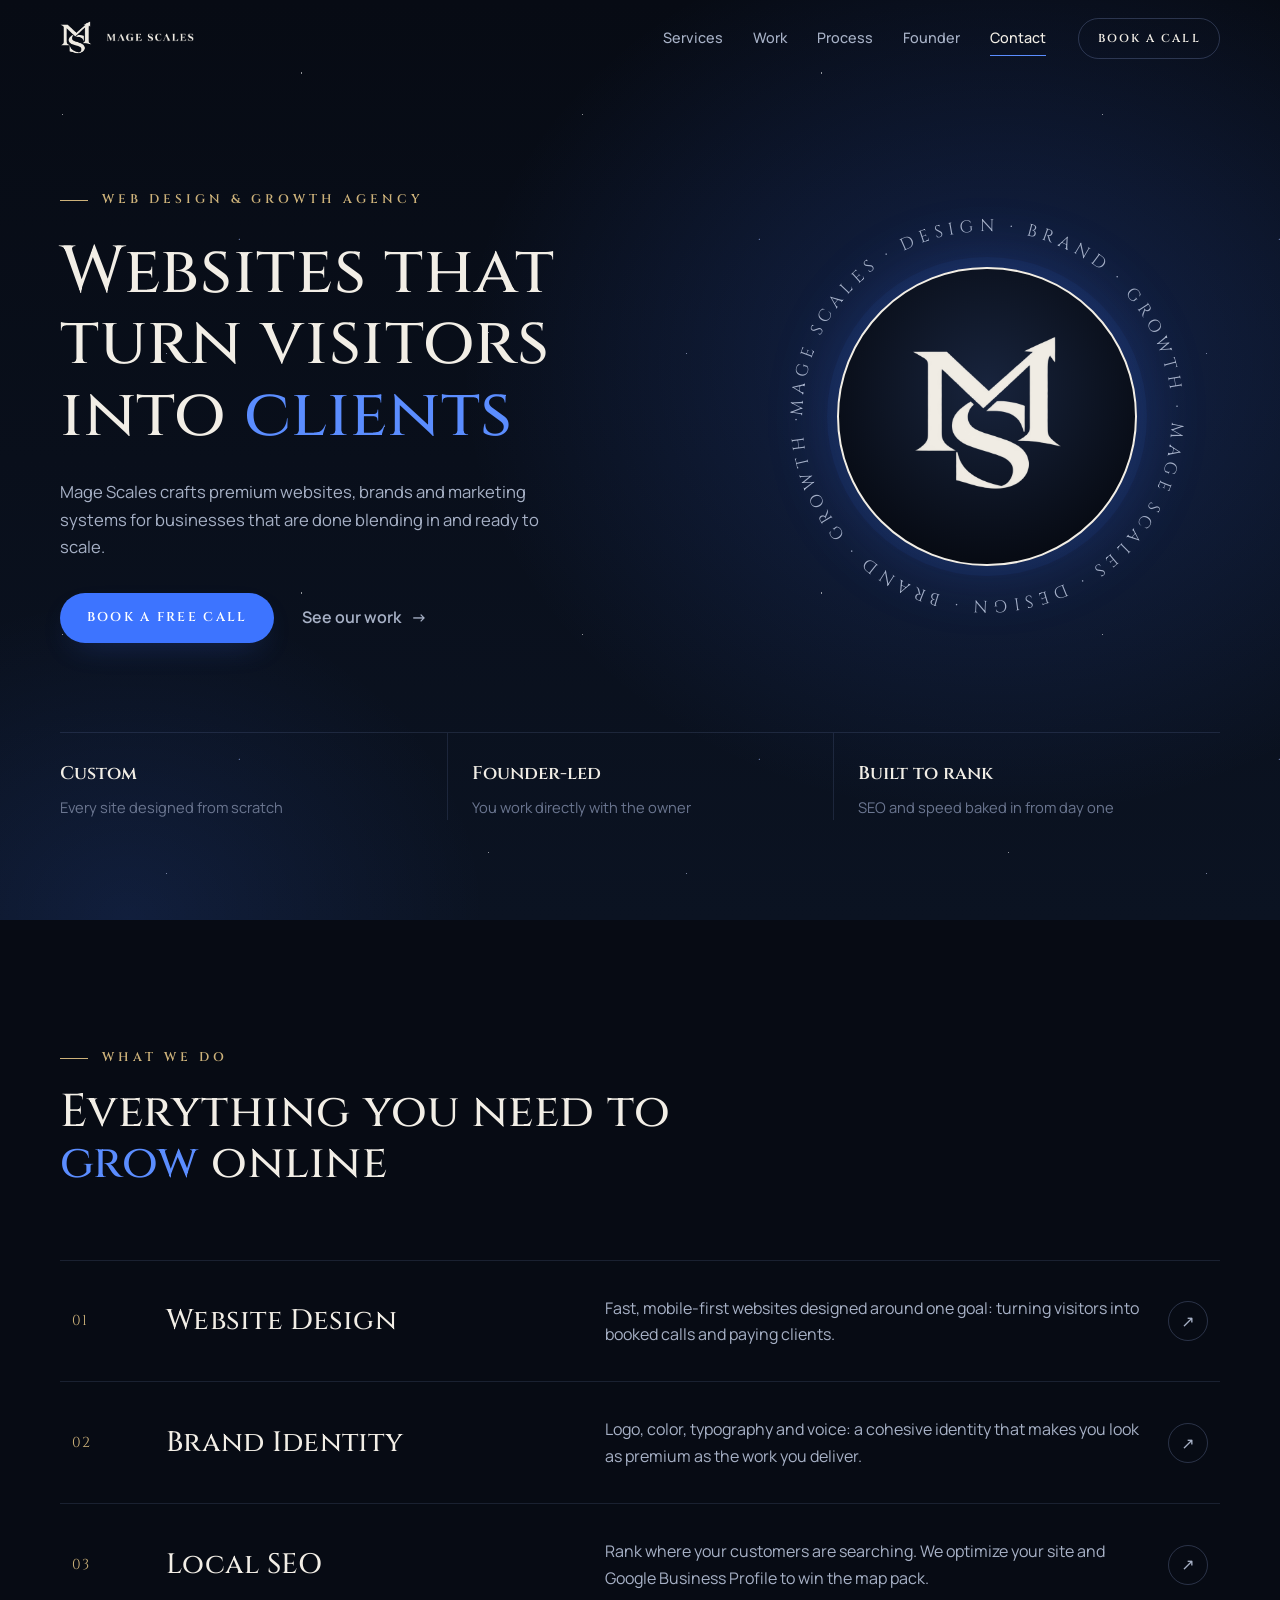
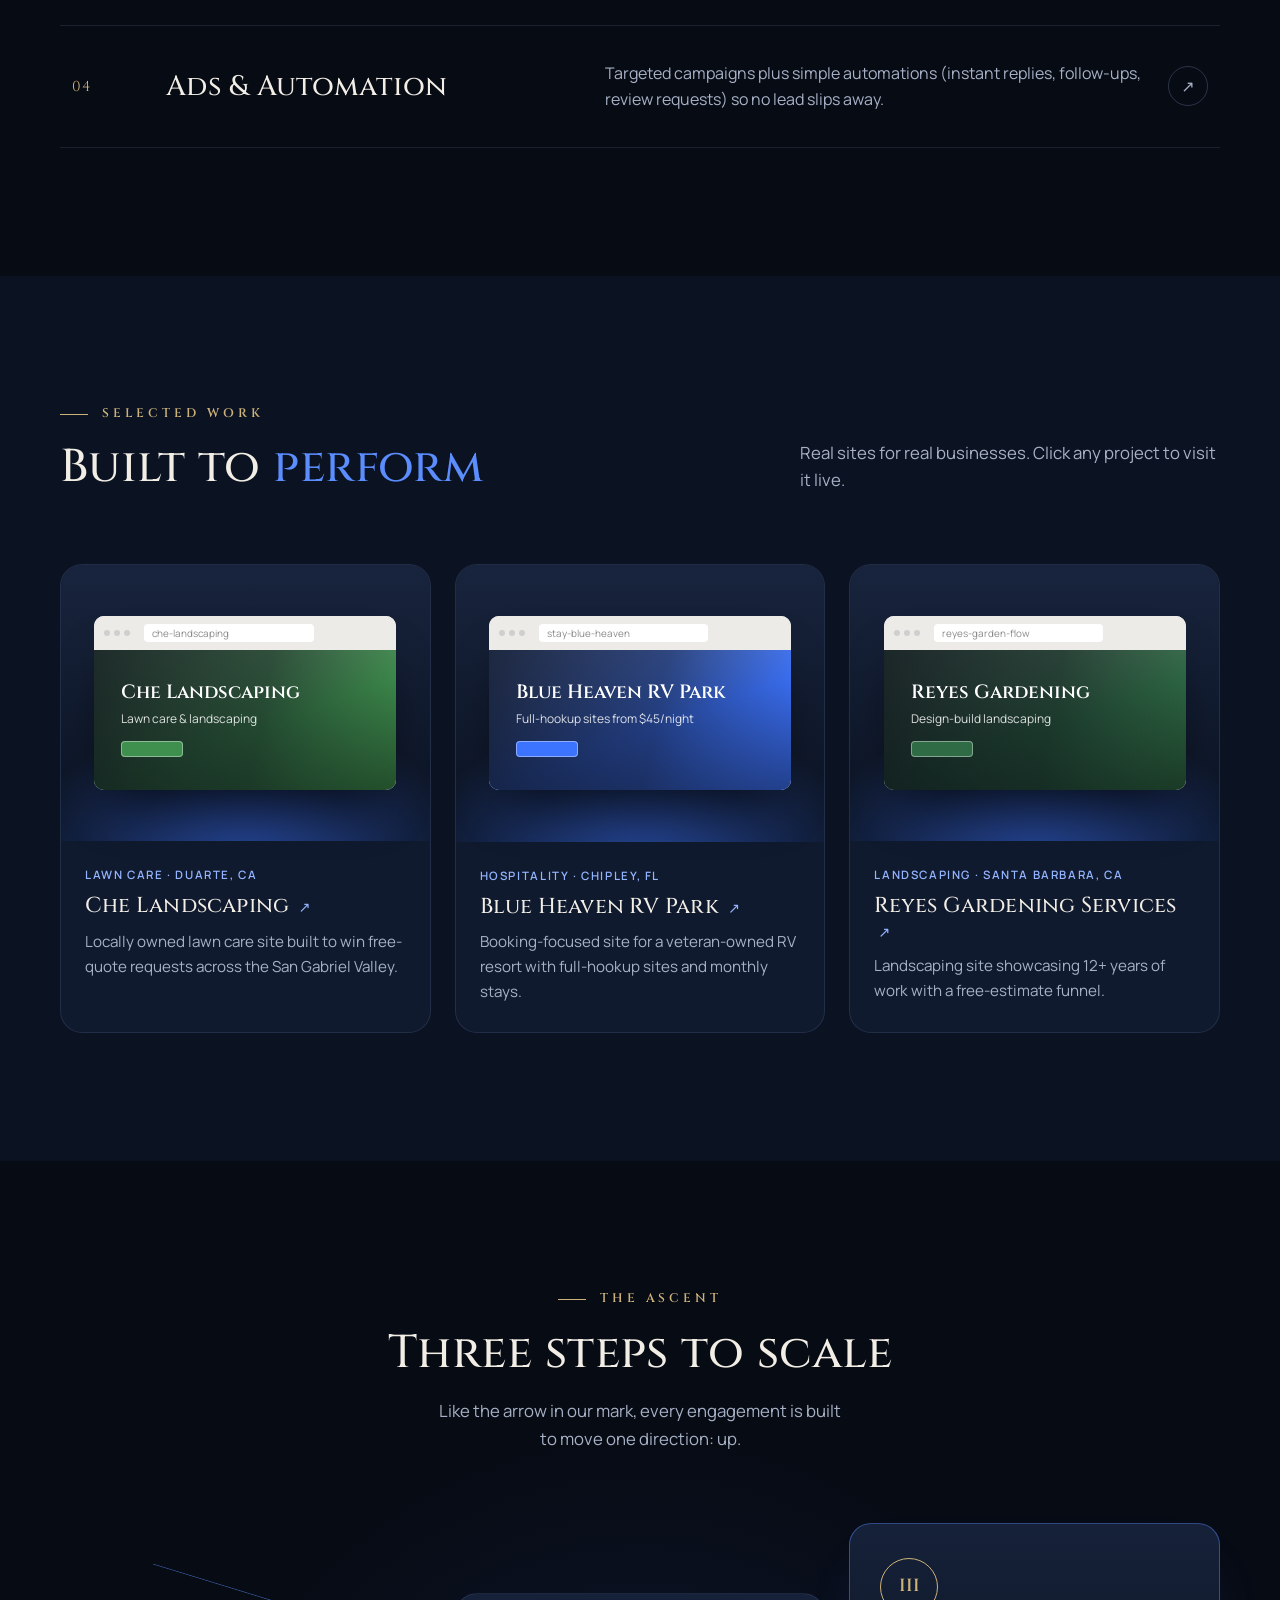
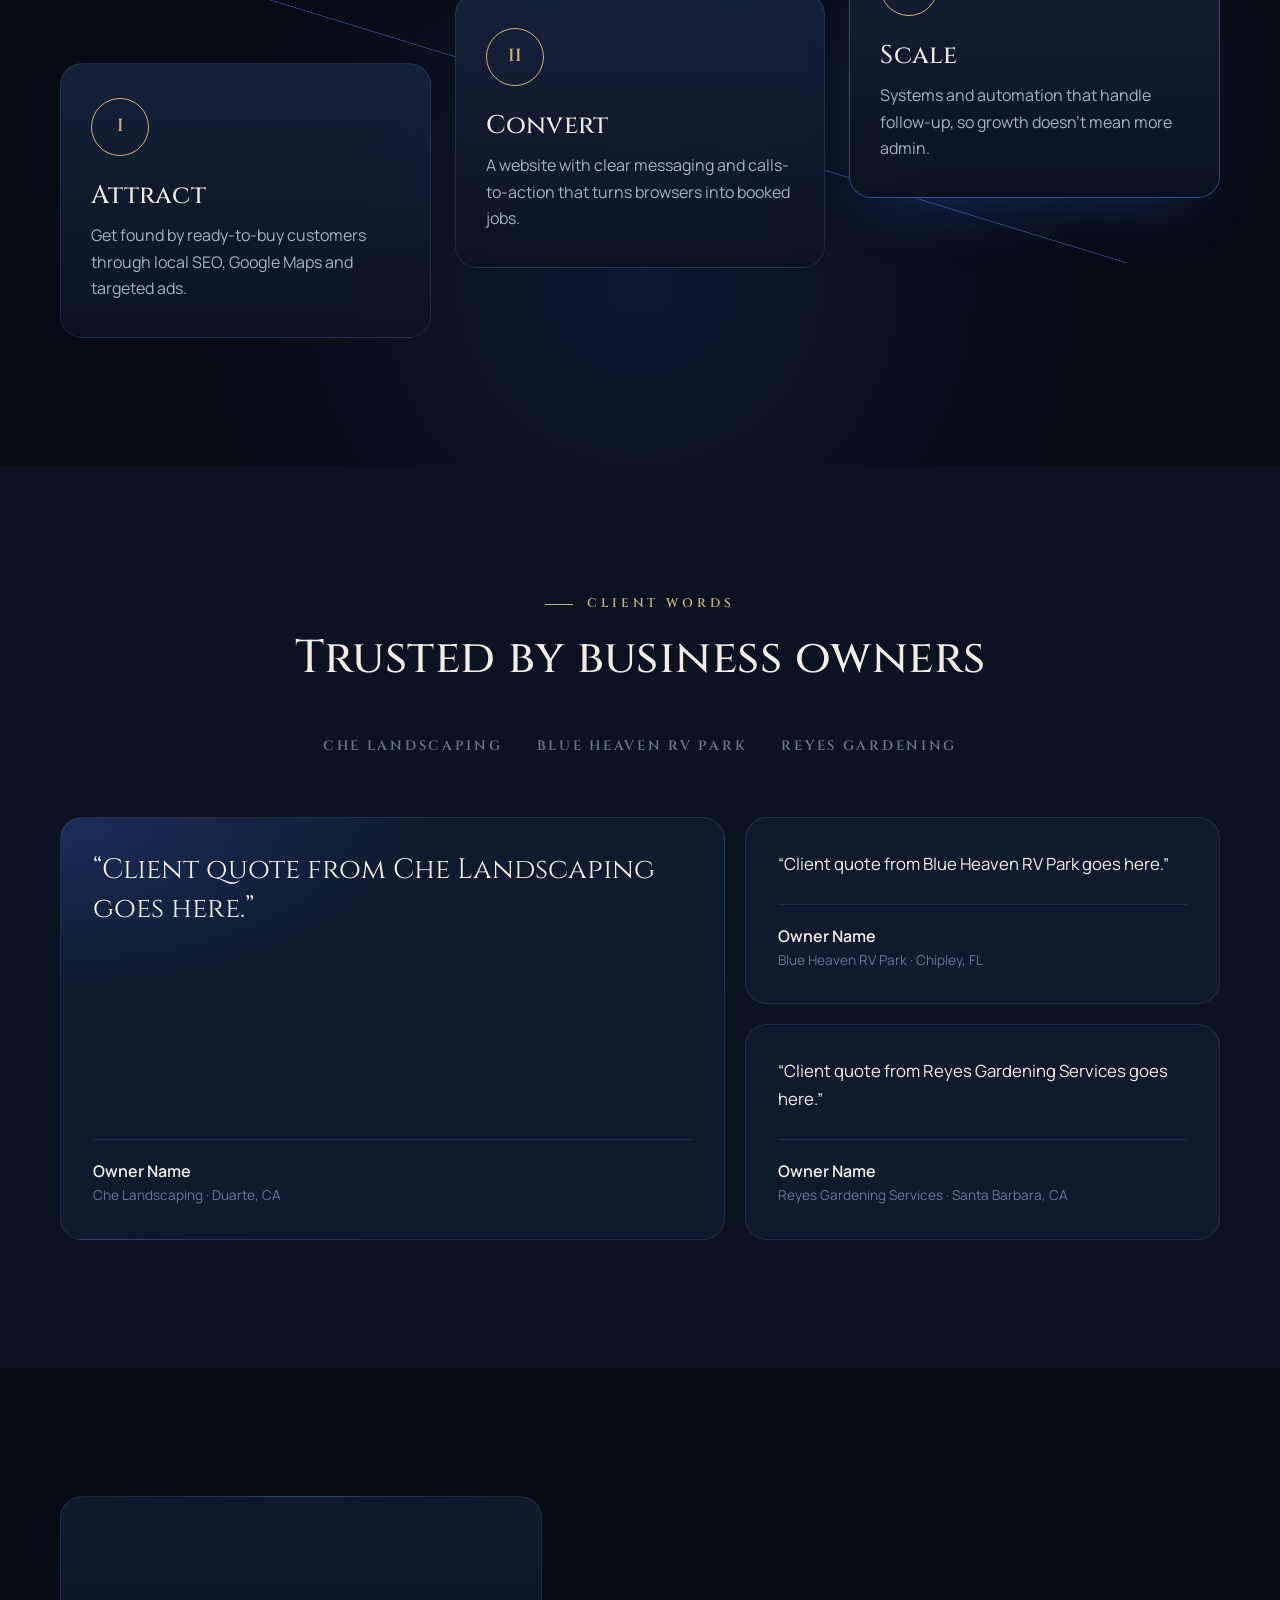
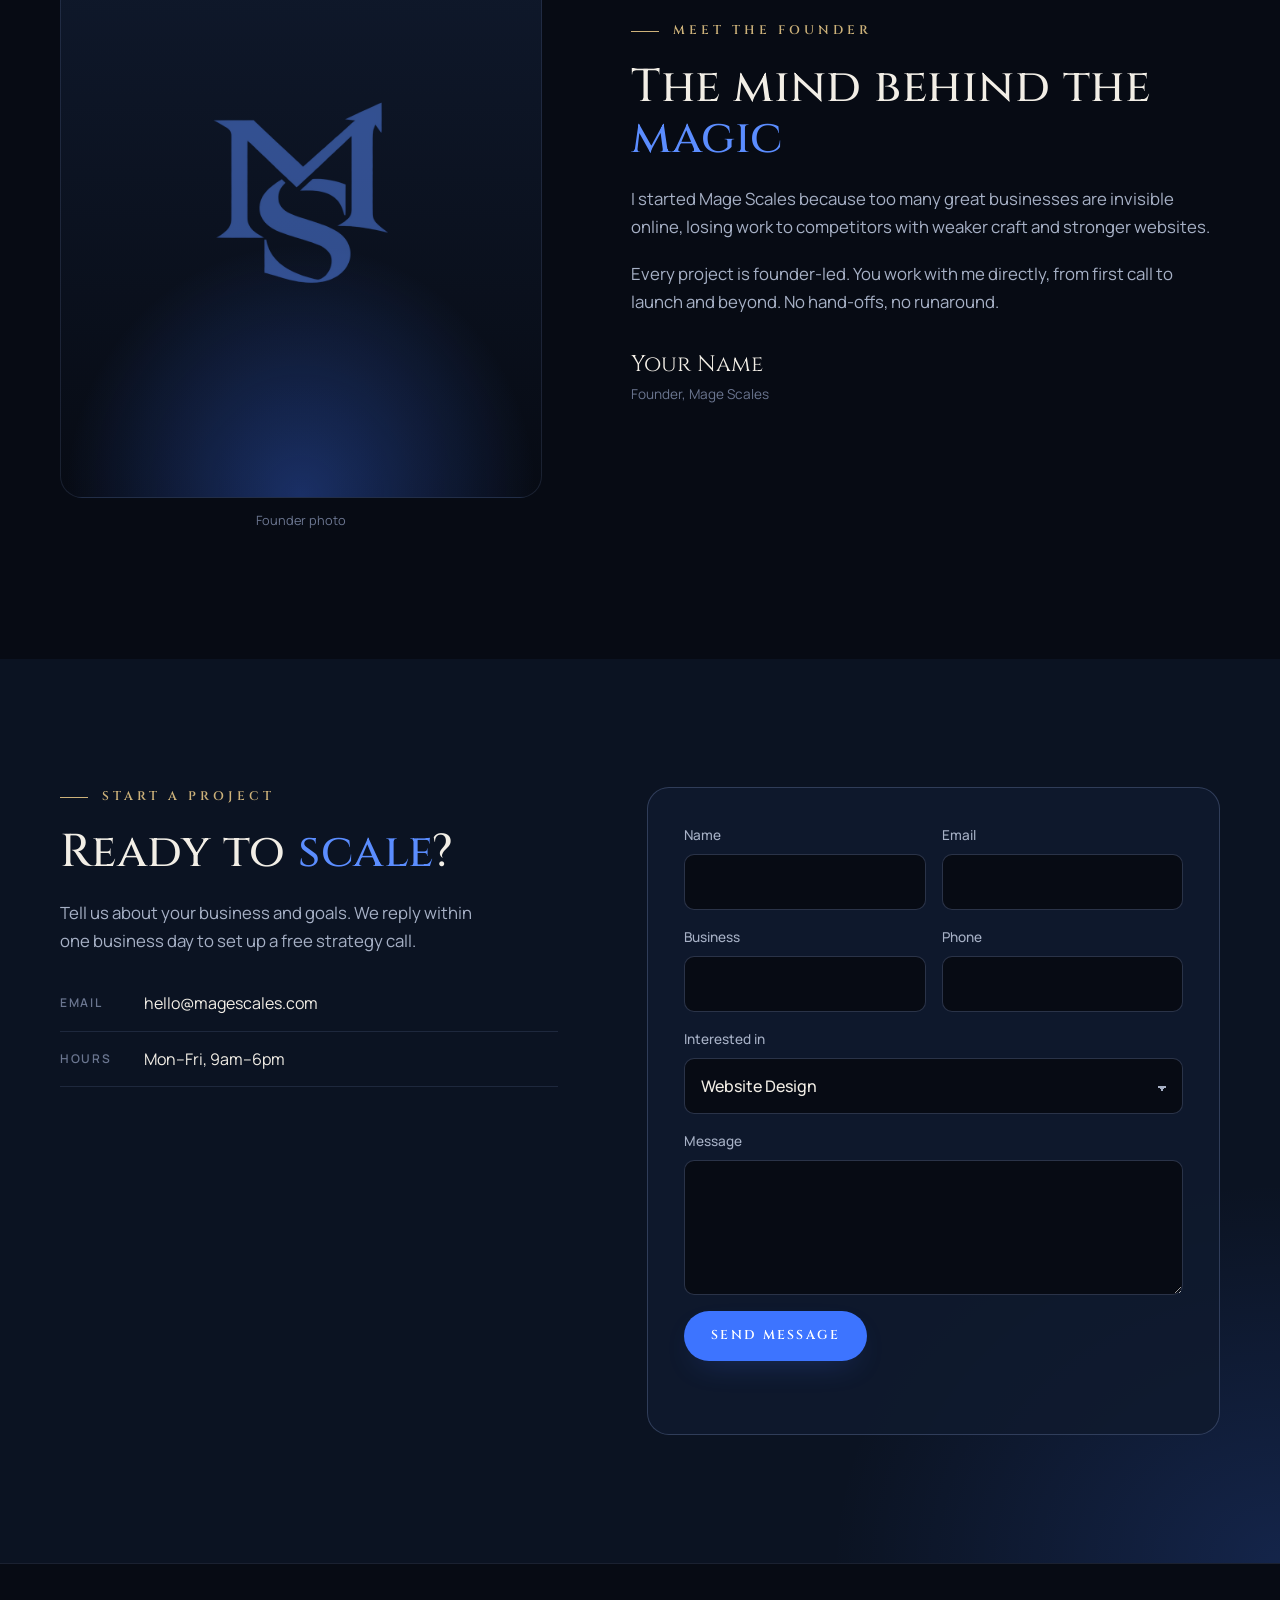
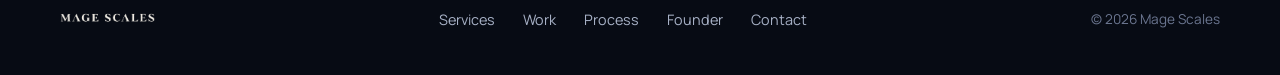
==== commit 29956853: "Limit Mage Scales portfolio to Reyes, Che and Blue Heaven Co-Authored-By: Claude Opus 5.5 <noreply@a" ====
--- a/mage-scales/index.html
+++ b/mage-scales/index.html
@@ -156,20 +156,6 @@
         </div>
       </a>
 
-      <a class="work-card reveal" href="https://vaticanoimportsinc.base44.app" target="_blank" rel="noopener" style="--accent:#b08d4a">
-        <div class="work-visual">
-          <div class="site-preview">
-            <div class="mock-bar"><i></i><i></i><i></i><span class="mock-url">vaticanoimportsinc</span></div>
-            <div class="site-body"><b>Vaticano Creations</b><span>Handmade Italian statues</span><em></em></div>
-          </div>
-        </div>
-        <div class="work-info">
-          <span class="tag">Religious Art · Miami, FL</span>
-          <h3>Vaticano Creations <span class="ext" aria-hidden="true">↗</span></h3>
-          <p>Elegant catalog site for handmade Italian statues of saints, the Madonna and Jesus, made for churches.</p>
-        </div>
-      </a>
-
       <a class="work-card reveal" href="https://stay-blue-heaven.base44.app" target="_blank" rel="noopener" style="--accent:#3d74ff">
         <div class="work-visual">
           <div class="site-preview">
@@ -198,33 +184,6 @@
         </div>
       </a>
 
-      <a class="work-card reveal" href="https://graf-lawn-craft.base44.app" target="_blank" rel="noopener" style="--accent:#5aa84f">
-        <div class="work-visual">
-          <div class="site-preview">
-            <div class="mock-bar"><i></i><i></i><i></i><span class="mock-url">graf-lawn-craft</span></div>
-            <div class="site-body"><b>Graf Lawncare</b><span>Lawn care &amp; snow removal</span><em></em></div>
-          </div>
-        </div>
-        <div class="work-info">
-          <span class="tag">Lawn Care · Wichita, KS</span>
-          <h3>Graf Lawncare <span class="ext" aria-hidden="true">↗</span></h3>
-          <p>Nine-page site covering lawn care, landscaping, yard design and seasonal snow removal.</p>
-        </div>
-      </a>
-
-      <a class="work-card reveal" href="https://c4-plumbing-pro.base44.app" target="_blank" rel="noopener" style="--accent:#e2543b">
-        <div class="work-visual">
-          <div class="site-preview">
-            <div class="mock-bar"><i></i><i></i><i></i><span class="mock-url">c4-plumbing-pro</span></div>
-            <div class="site-body"><b>C4 Plumbing</b><span>24/7 emergency plumbing</span><em></em></div>
-          </div>
-        </div>
-        <div class="work-info">
-          <span class="tag">Plumbing · Hearne, TX</span>
-          <h3>C4 Plumbing Solutions <span class="ext" aria-hidden="true">↗</span></h3>
-          <p>Local services site designed for fast emergency scheduling and reliable plumbing help.</p>
-        </div>
-      </a>
     </div>
   </div>
 </section>
@@ -270,11 +229,8 @@
 
     <ul class="client-strip reveal">
       <li>Che Landscaping</li>
-      <li>Vaticano Creations</li>
       <li>Blue Heaven RV Park</li>
       <li>Reyes Gardening</li>
-      <li>Graf Lawncare</li>
-      <li>C4 Plumbing</li>
     </ul>
 
     <div class="quotes">
@@ -287,8 +243,8 @@
         <figcaption><b>Owner Name</b><span>Blue Heaven RV Park · Chipley, FL</span></figcaption>
       </figure>
       <figure class="quote reveal">
-        <blockquote>“Client quote from Vaticano Creations goes here.”</blockquote>
-        <figcaption><b>Owner Name</b><span>Vaticano Creations · Miami, FL</span></figcaption>
+        <blockquote>“Client quote from Reyes Gardening Services goes here.”</blockquote>
+        <figcaption><b>Owner Name</b><span>Reyes Gardening Services · Santa Barbara, CA</span></figcaption>
       </figure>
     </div>
   </div>
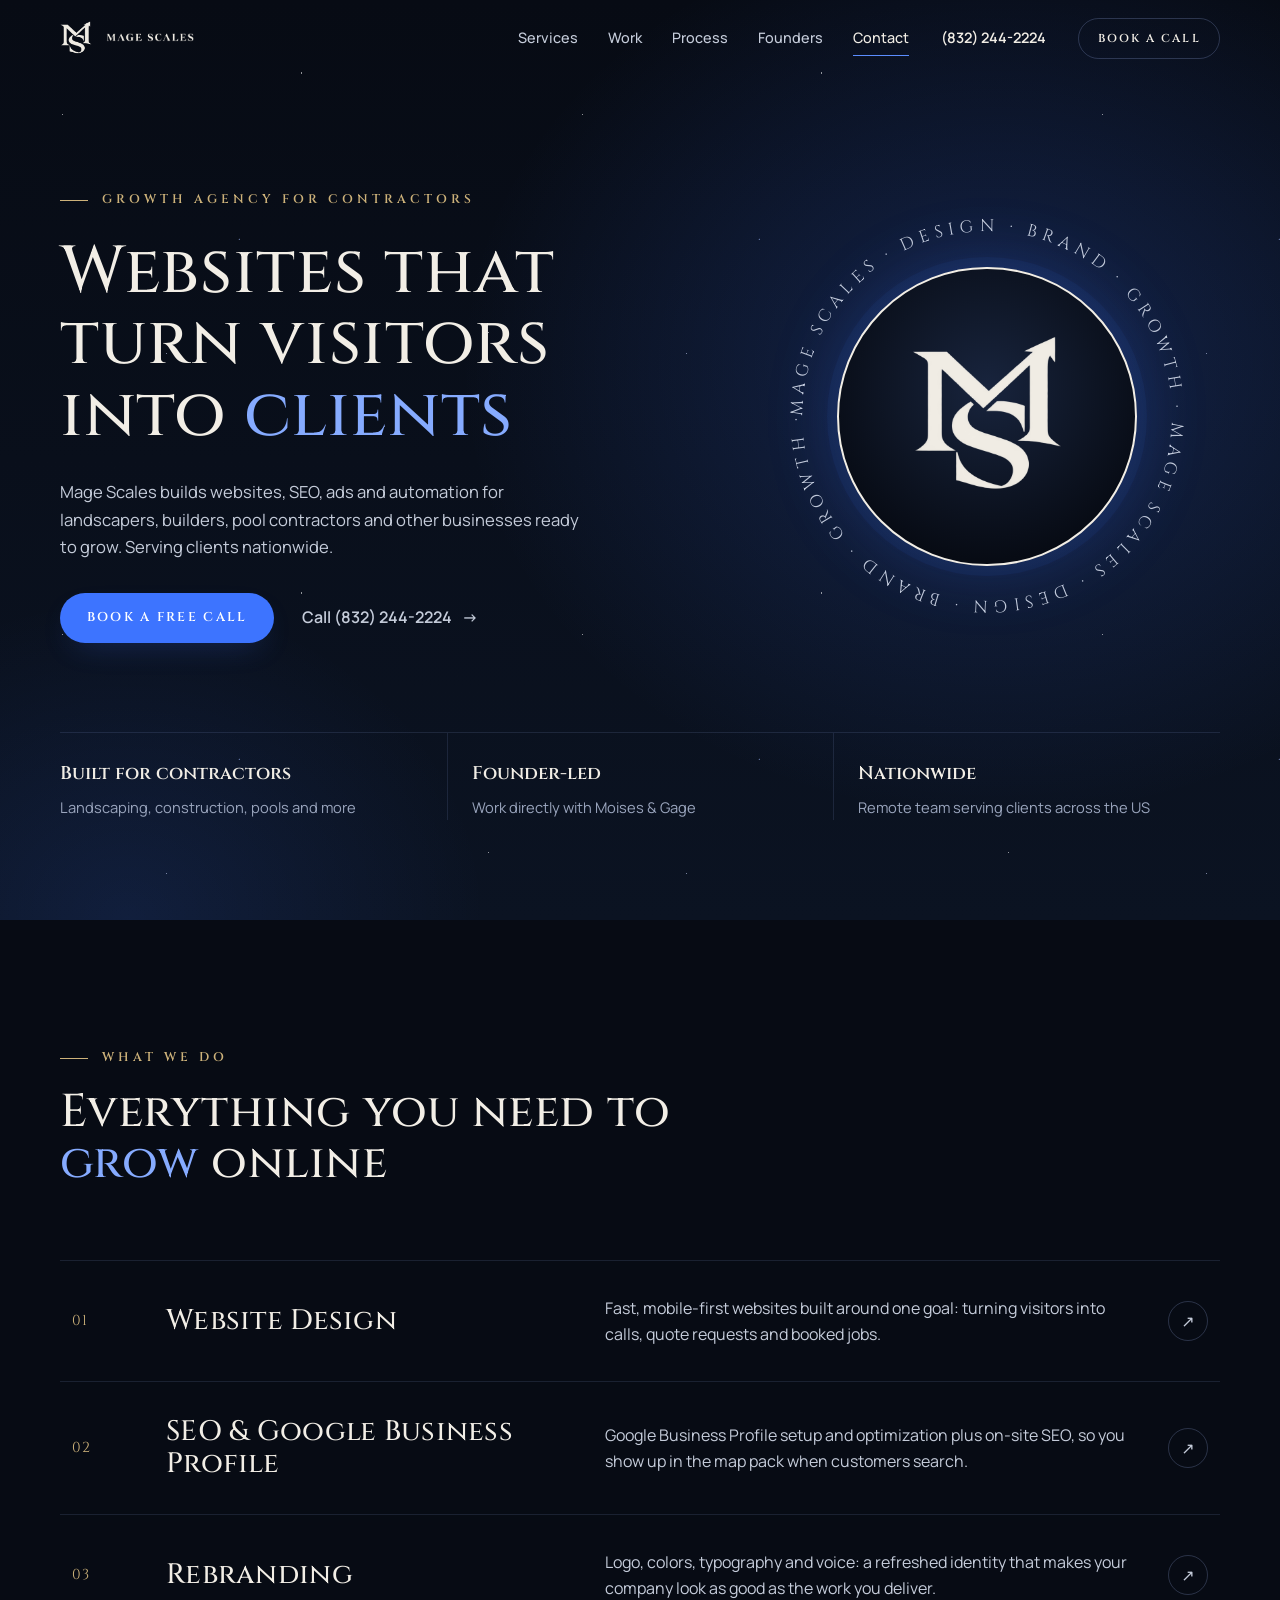
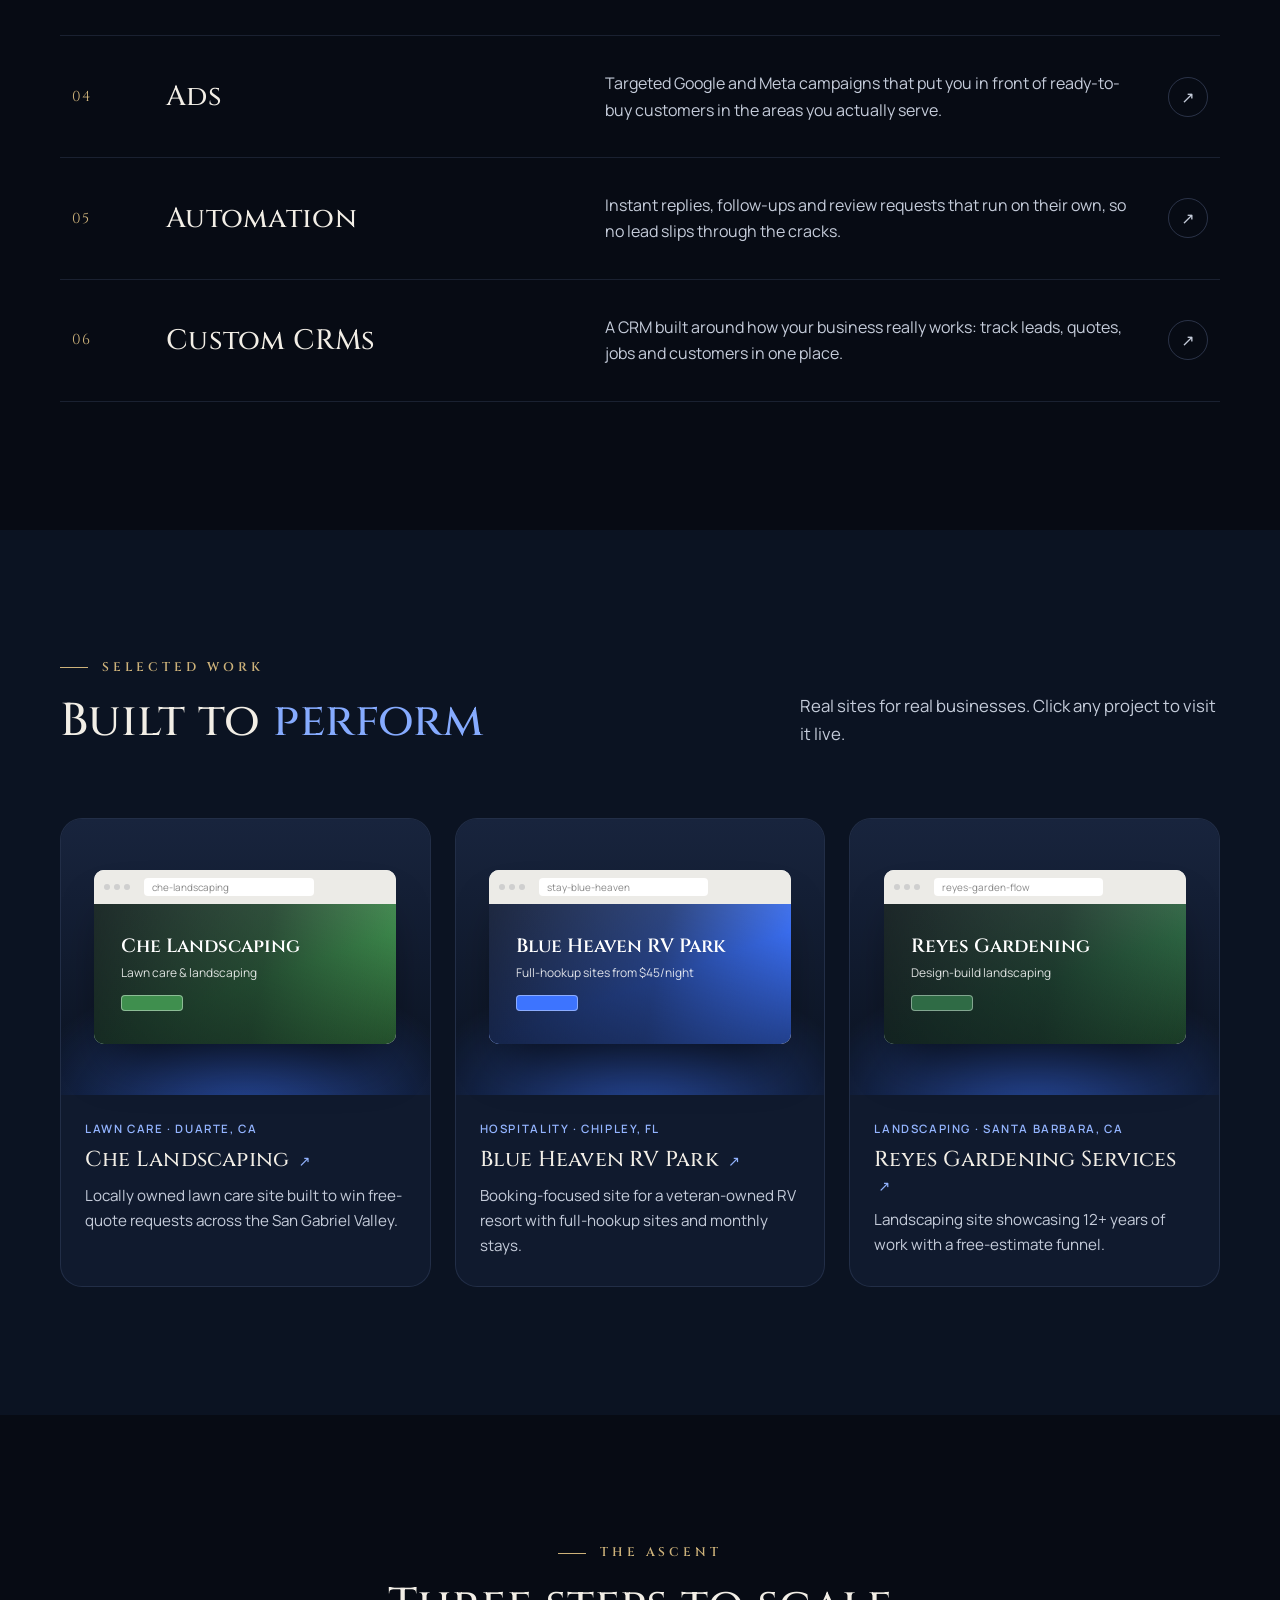
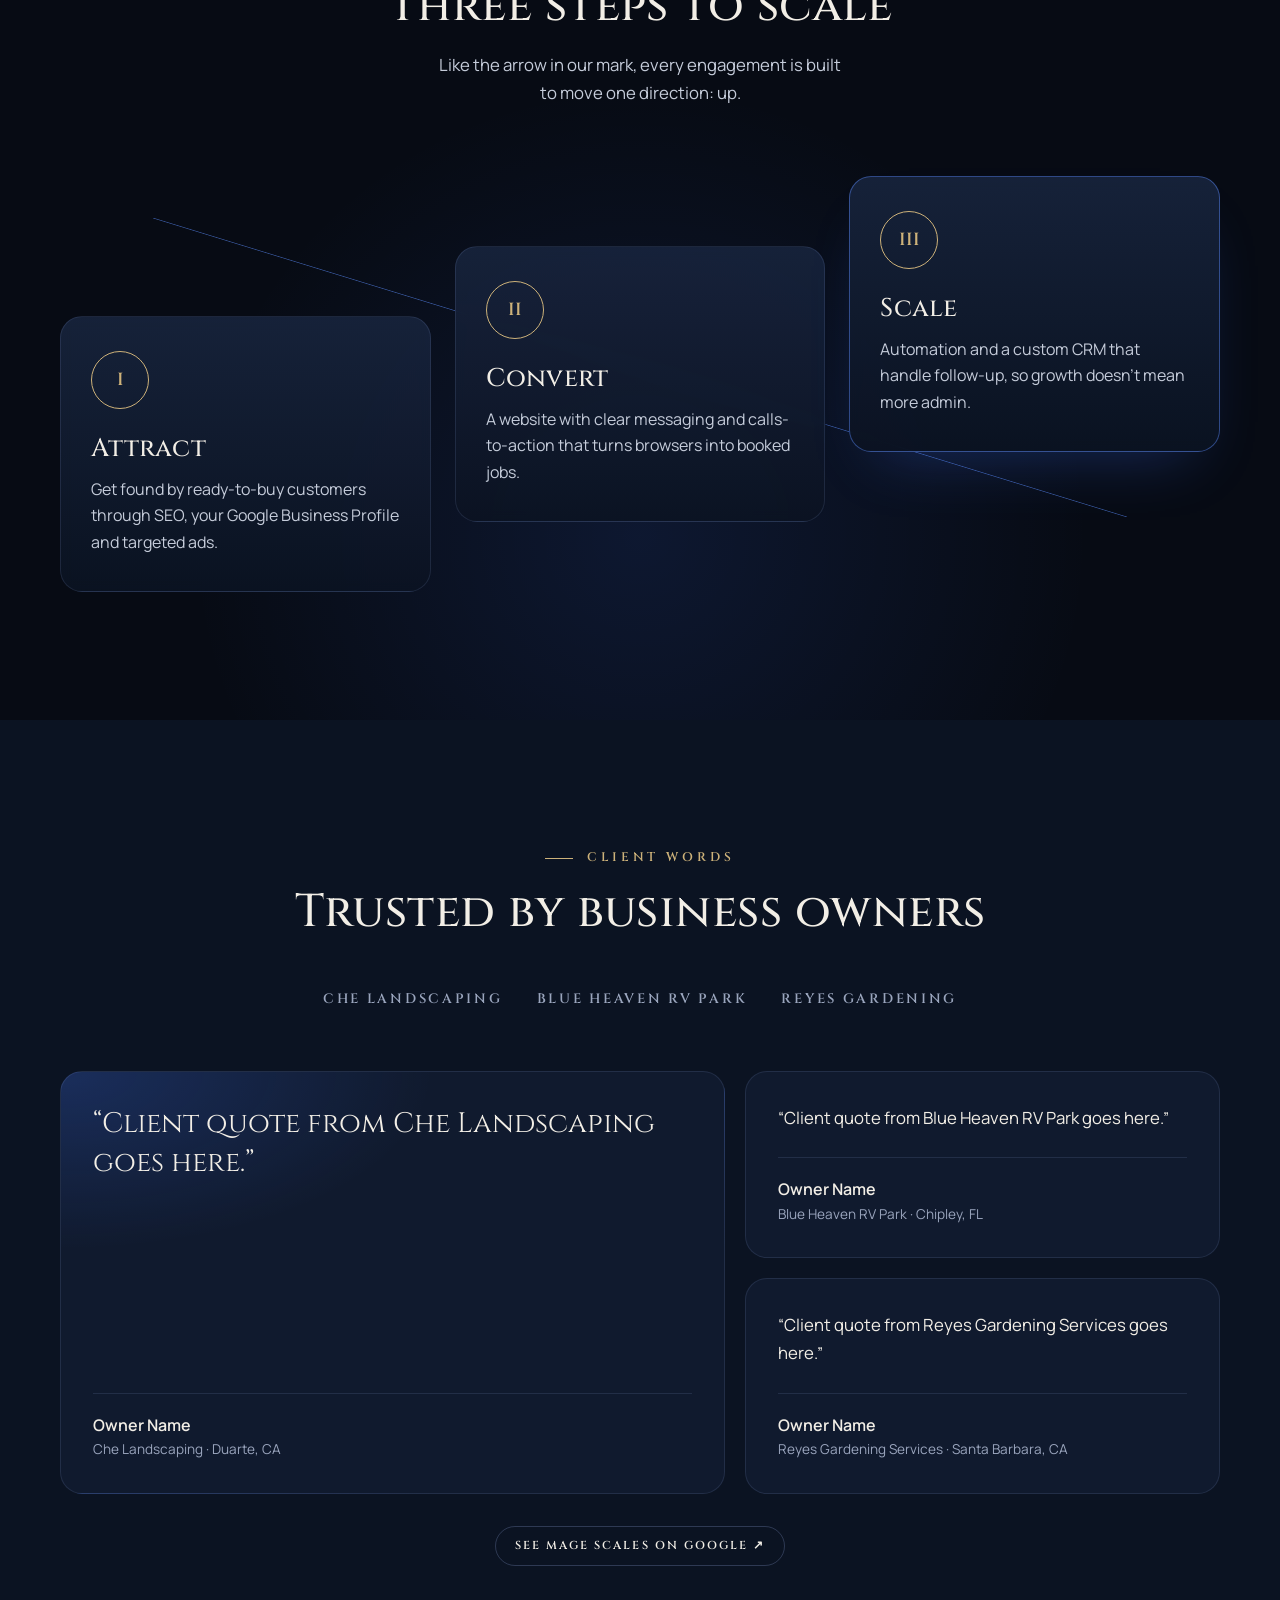
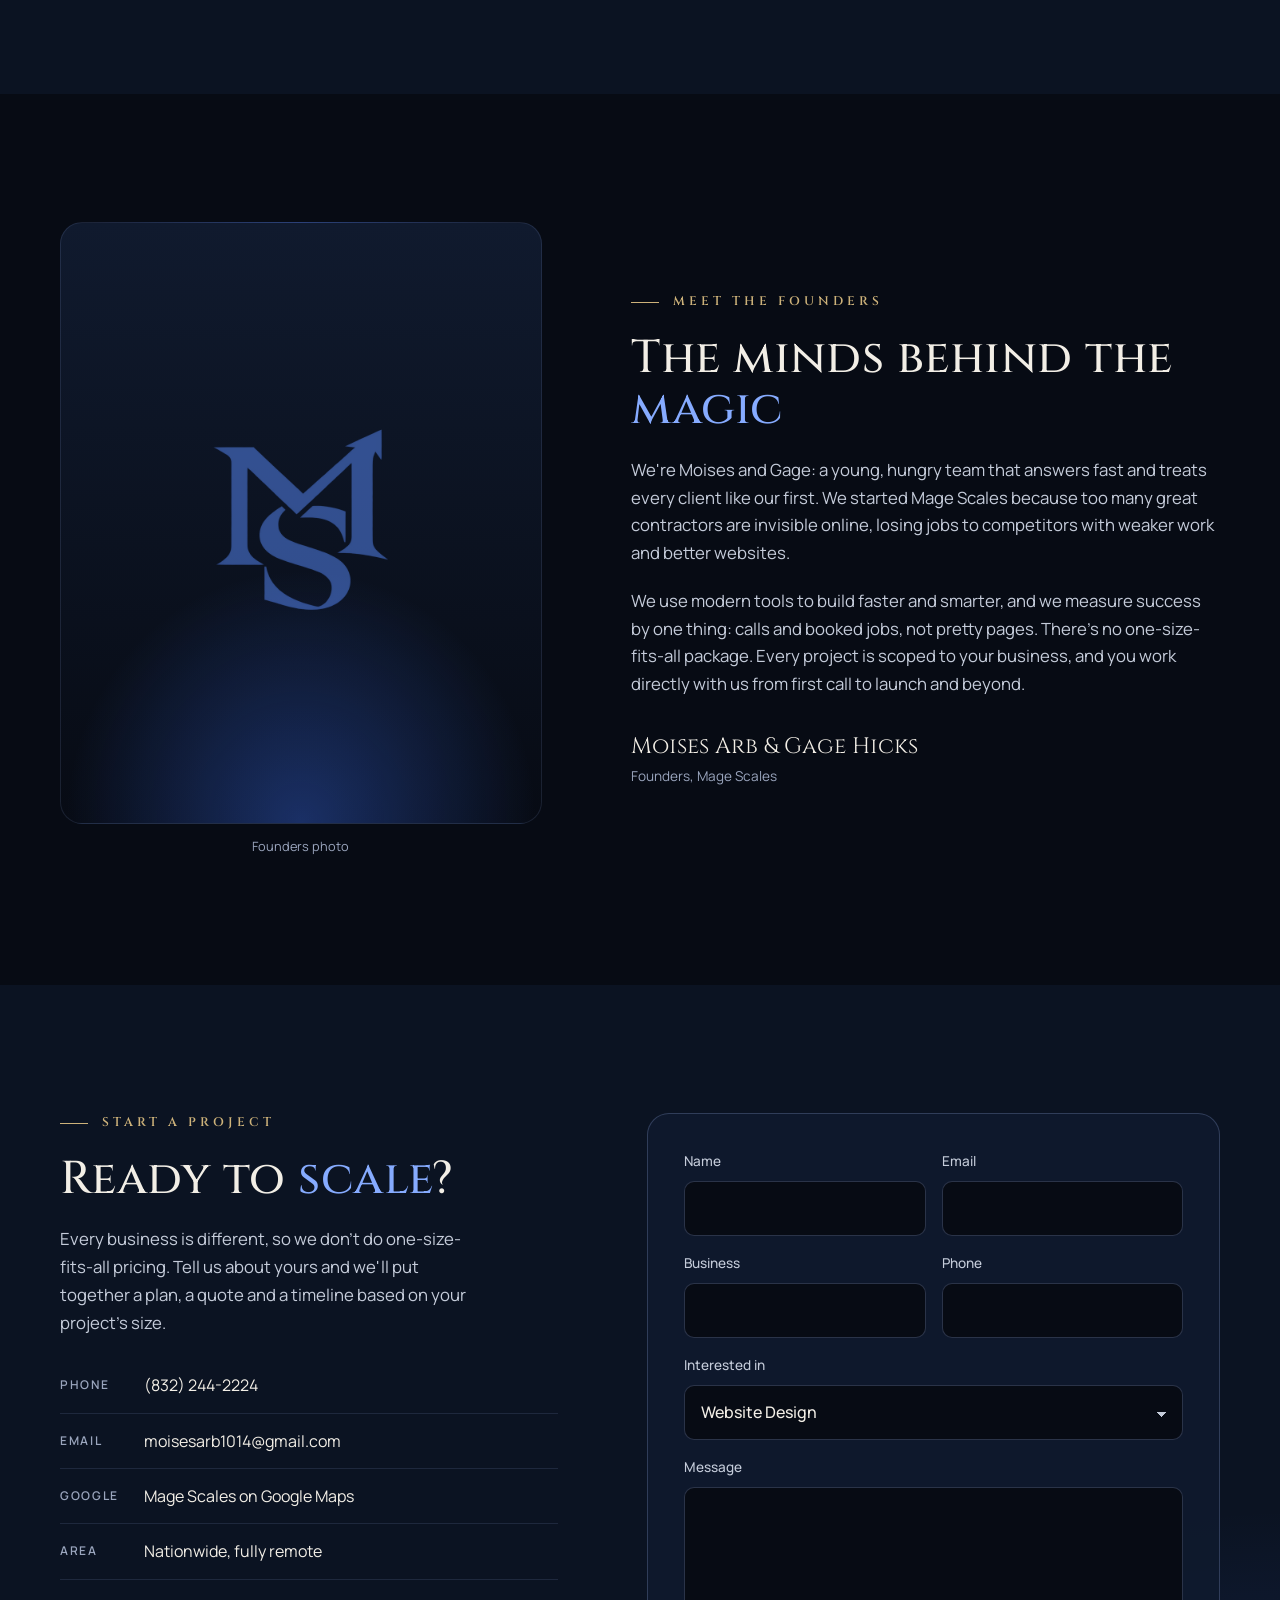
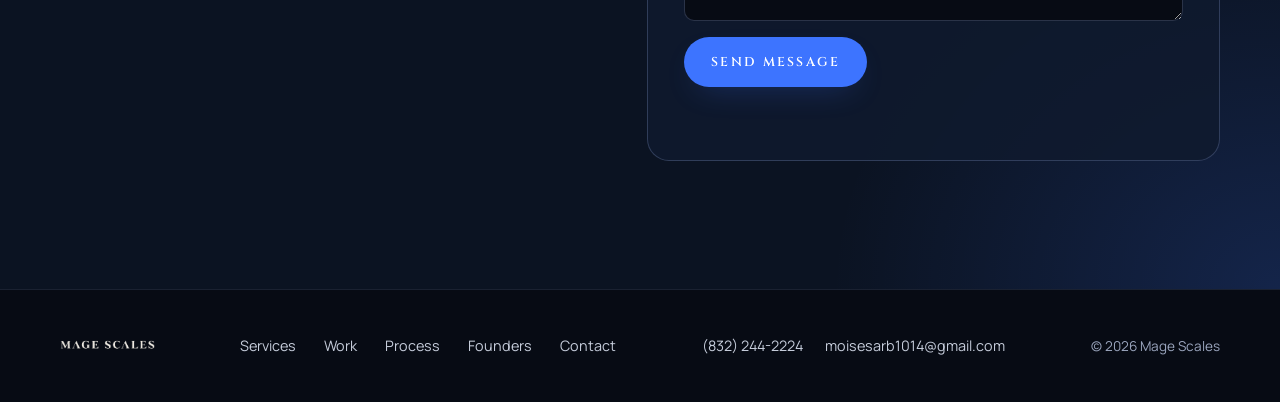
==== commit e4889624: "Add agency info, contact details and brighter text to Mage Scales site - Phone (832) 244-2224, email" ====
--- a/mage-scales/index.html
+++ b/mage-scales/index.html
@@ -3,8 +3,8 @@
 <head>
 <meta charset="UTF-8">
 <meta name="viewport" content="width=device-width, initial-scale=1">
-<title>Mage Scales | Web Design &amp; Growth Agency</title>
-<meta name="description" content="Mage Scales designs high-converting websites, brands and local marketing systems for businesses ready to grow.">
+<title>Mage Scales | Websites, SEO &amp; Ads for Contractors</title>
+<meta name="description" content="Mage Scales builds websites, SEO, Google Business Profiles, ads, automation and custom CRMs for contractors and growing businesses nationwide. Call (832) 244-2224.">
 <meta property="og:type" content="website">
 <meta property="og:title" content="Mage Scales | Web Design &amp; Growth Agency">
 <meta property="og:description" content="High-converting websites, brand identity and local marketing for businesses ready to grow.">
@@ -31,10 +31,11 @@
       <a href="#services">Services</a>
       <a href="#work">Work</a>
       <a href="#process">Process</a>
-      <a href="#founder">Founder</a>
+      <a href="#founder">Founders</a>
       <a href="#contact">Contact</a>
     </nav>
 
+    <a href="tel:+18322442224" class="header-phone">(832) 244-2224</a>
     <a href="#contact" class="btn btn-outline header-cta">Book a Call</a>
 
     <button class="nav-toggle" aria-label="Open menu" aria-expanded="false" aria-controls="mobile-nav">
@@ -47,9 +48,10 @@
   <a href="#services">Services</a>
   <a href="#work">Work</a>
   <a href="#process">Process</a>
-  <a href="#founder">Founder</a>
+  <a href="#founder">Founders</a>
   <a href="#contact">Contact</a>
-  <a href="#contact" class="btn btn-primary">Book a Call</a>
+  <a href="tel:+18322442224">Call (832) 244-2224</a>
+  <a href="#contact" class="btn btn-primary">Book a Free Call</a>
 </div>
 
 <main>
@@ -59,15 +61,15 @@
   <div class="stars" aria-hidden="true"></div>
   <div class="container hero-grid">
     <div class="hero-copy">
-      <p class="eyebrow reveal">Web Design &amp; Growth Agency</p>
+      <p class="eyebrow reveal">Growth Agency for Contractors</p>
       <h1 class="reveal">Websites that turn visitors into <span class="text-blue">clients</span></h1>
       <p class="hero-sub reveal">
-        Mage Scales crafts premium websites, brands and marketing systems for businesses
-        that are done blending in and ready to scale.
+        Mage Scales builds websites, SEO, ads and automation for landscapers, builders,
+        pool contractors and other businesses ready to grow. Serving clients nationwide.
       </p>
       <div class="hero-actions reveal">
         <a href="#contact" class="btn btn-primary">Book a Free Call</a>
-        <a href="#work" class="link-arrow">See our work <span aria-hidden="true">→</span></a>
+        <a href="tel:+18322442224" class="link-arrow">Call (832) 244-2224 <span aria-hidden="true">→</span></a>
       </div>
     </div>
 
@@ -84,9 +86,9 @@
 
   <div class="container">
     <ul class="hero-stats reveal">
-      <li><b>Custom</b><span>Every site designed from scratch</span></li>
-      <li><b>Founder-led</b><span>You work directly with the owner</span></li>
-      <li><b>Built to rank</b><span>SEO and speed baked in from day one</span></li>
+      <li><b>Built for contractors</b><span>Landscaping, construction, pools and more</span></li>
+      <li><b>Founder-led</b><span>Work directly with Moises &amp; Gage</span></li>
+      <li><b>Nationwide</b><span>Remote team serving clients across the US</span></li>
     </ul>
   </div>
 </section>
@@ -103,25 +105,37 @@
       <li class="service reveal">
         <span class="service-num">01</span>
         <h3>Website Design</h3>
-        <p>Fast, mobile-first websites designed around one goal: turning visitors into booked calls and paying clients.</p>
+        <p>Fast, mobile-first websites built around one goal: turning visitors into calls, quote requests and booked jobs.</p>
         <span class="service-arrow" aria-hidden="true">↗</span>
       </li>
       <li class="service reveal">
         <span class="service-num">02</span>
-        <h3>Brand Identity</h3>
-        <p>Logo, color, typography and voice: a cohesive identity that makes you look as premium as the work you deliver.</p>
+        <h3>SEO &amp; Google Business Profile</h3>
+        <p>Google Business Profile setup and optimization plus on-site SEO, so you show up in the map pack when customers search.</p>
         <span class="service-arrow" aria-hidden="true">↗</span>
       </li>
       <li class="service reveal">
         <span class="service-num">03</span>
-        <h3>Local SEO</h3>
-        <p>Rank where your customers are searching. We optimize your site and Google Business Profile to win the map pack.</p>
+        <h3>Rebranding</h3>
+        <p>Logo, colors, typography and voice: a refreshed identity that makes your company look as good as the work you deliver.</p>
         <span class="service-arrow" aria-hidden="true">↗</span>
       </li>
       <li class="service reveal">
         <span class="service-num">04</span>
-        <h3>Ads &amp; Automation</h3>
-        <p>Targeted campaigns plus simple automations (instant replies, follow-ups, review requests) so no lead slips away.</p>
+        <h3>Ads</h3>
+        <p>Targeted Google and Meta campaigns that put you in front of ready-to-buy customers in the areas you actually serve.</p>
+        <span class="service-arrow" aria-hidden="true">↗</span>
+      </li>
+      <li class="service reveal">
+        <span class="service-num">05</span>
+        <h3>Automation</h3>
+        <p>Instant replies, follow-ups and review requests that run on their own, so no lead slips through the cracks.</p>
+        <span class="service-arrow" aria-hidden="true">↗</span>
+      </li>
+      <li class="service reveal">
+        <span class="service-num">06</span>
+        <h3>Custom CRMs</h3>
+        <p>A CRM built around how your business really works: track leads, quotes, jobs and customers in one place.</p>
         <span class="service-arrow" aria-hidden="true">↗</span>
       </li>
     </ol>
@@ -129,7 +143,6 @@
 </section>
 
 <!-- ================= WORK ================= -->
-<!-- Sample projects: replace names, copy and the CSS mockups with real client screenshots. -->
 <section class="section section-alt" id="work">
   <div class="container">
     <div class="section-head split reveal">
@@ -201,7 +214,7 @@
       <li class="step reveal">
         <span class="step-num">I</span>
         <h3>Attract</h3>
-        <p>Get found by ready-to-buy customers through local SEO, Google Maps and targeted ads.</p>
+        <p>Get found by ready-to-buy customers through SEO, your Google Business Profile and targeted ads.</p>
       </li>
       <li class="step reveal">
         <span class="step-num">II</span>
@@ -211,7 +224,7 @@
       <li class="step reveal">
         <span class="step-num">III</span>
         <h3>Scale</h3>
-        <p>Systems and automation that handle follow-up, so growth doesn't mean more admin.</p>
+        <p>Automation and a custom CRM that handle follow-up, so growth doesn't mean more admin.</p>
       </li>
     </ol>
   </div>
@@ -247,25 +260,29 @@
         <figcaption><b>Owner Name</b><span>Reyes Gardening Services · Santa Barbara, CA</span></figcaption>
       </figure>
     </div>
+
+    <div class="gbp-row reveal">
+      <a href="https://www.google.com/maps/place/Mage+Scales/data=!4m2!3m1!1s0x0:0x89e11f45f73cda7a" target="_blank" rel="noopener" class="btn btn-outline">See Mage Scales on Google ↗</a>
+    </div>
   </div>
 </section>
 
 <!-- ================= FOUNDER ================= -->
-<!-- Replace the portrait placeholder and bio with the owner's real photo and story. -->
+<!-- Replace the portrait placeholder with a photo of the founders. -->
 <section class="section" id="founder">
   <div class="container founder-grid">
     <div class="founder-photo reveal">
       <div class="portrait" aria-hidden="true">
         <img src="assets/monogram-blue.png" alt="" width="456" height="488">
       </div>
-      <p class="portrait-note">Founder photo</p>
+      <p class="portrait-note">Founders photo</p>
     </div>
     <div class="founder-copy reveal">
-      <p class="eyebrow">Meet the founder</p>
-      <h2>The mind behind the <span class="text-blue">magic</span></h2>
-      <p>I started Mage Scales because too many great businesses are invisible online, losing work to competitors with weaker craft and stronger websites.</p>
-      <p>Every project is founder-led. You work with me directly, from first call to launch and beyond. No hand-offs, no runaround.</p>
-      <p class="signature">Your Name<span>Founder, Mage Scales</span></p>
+      <p class="eyebrow">Meet the founders</p>
+      <h2>The minds behind the <span class="text-blue">magic</span></h2>
+      <p>We're Moises and Gage: a young, hungry team that answers fast and treats every client like our first. We started Mage Scales because too many great contractors are invisible online, losing jobs to competitors with weaker work and better websites.</p>
+      <p>We use modern tools to build faster and smarter, and we measure success by one thing: calls and booked jobs, not pretty pages. There's no one-size-fits-all package. Every project is scoped to your business, and you work directly with us from first call to launch and beyond.</p>
+      <p class="signature">Moises Arb &amp; Gage Hicks<span>Founders, Mage Scales</span></p>
     </div>
   </div>
 </section>
@@ -276,10 +293,12 @@
     <div class="contact-copy reveal">
       <p class="eyebrow">Start a project</p>
       <h2>Ready to <span class="text-blue">scale</span>?</h2>
-      <p>Tell us about your business and goals. We reply within one business day to set up a free strategy call.</p>
+      <p>Every business is different, so we don't do one-size-fits-all pricing. Tell us about yours and we'll put together a plan, a quote and a timeline based on your project's size.</p>
       <ul class="contact-list">
-        <li><span>Email</span><a href="mailto:hello@magescales.com">hello@magescales.com</a></li>
-        <li><span>Hours</span>Mon–Fri, 9am–6pm</li>
+        <li><span>Phone</span><a href="tel:+18322442224">(832) 244-2224</a></li>
+        <li><span>Email</span><a href="mailto:moisesarb1014@gmail.com">moisesarb1014@gmail.com</a></li>
+        <li><span>Google</span><a href="https://www.google.com/maps/place/Mage+Scales/data=!4m2!3m1!1s0x0:0x89e11f45f73cda7a" target="_blank" rel="noopener">Mage Scales on Google Maps</a></li>
+        <li><span>Area</span>Nationwide, fully remote</li>
       </ul>
     </div>
 
@@ -295,9 +314,11 @@
       <label>Interested in
         <select name="service">
           <option>Website Design</option>
-          <option>Brand Identity</option>
-          <option>Local SEO</option>
-          <option>Ads &amp; Automation</option>
+          <option>SEO &amp; Google Business Profile</option>
+          <option>Rebranding</option>
+          <option>Ads</option>
+          <option>Automation</option>
+          <option>Custom CRM</option>
           <option>Not sure yet</option>
         </select>
       </label>
@@ -318,9 +339,13 @@
       <a href="#services">Services</a>
       <a href="#work">Work</a>
       <a href="#process">Process</a>
-      <a href="#founder">Founder</a>
+      <a href="#founder">Founders</a>
       <a href="#contact">Contact</a>
     </nav>
+    <div class="footer-contact">
+      <a href="tel:+18322442224">(832) 244-2224</a>
+      <a href="mailto:moisesarb1014@gmail.com">moisesarb1014@gmail.com</a>
+    </div>
     <p class="copyright">© <span id="year">2026</span> Mage Scales</p>
   </div>
 </footer>
--- a/mage-scales/css/style.css
+++ b/mage-scales/css/style.css
@@ -17,8 +17,8 @@
   --blue-glow:rgba(61,116,255,.32);
 
   --ivory:#f2eee6;
-  --mist:#a7b1c6;
-  --faint:#6b7690;
+  --mist:#c5ccda;
+  --faint:#9aa5bd;
   --champagne:#cdb27a;
 
   --line:rgba(167,190,255,.12);
@@ -53,7 +53,7 @@
 button,input,select,textarea{ font:inherit; color:inherit; }
 
 .container{ width:100%; max-width:var(--container); margin:0 auto; padding:0 var(--gutter); position:relative; z-index:1; }
-.text-blue{ color:var(--blue-400); }
+.text-blue{ color:#86abff; }
 
 .eyebrow{
   display:inline-flex; align-items:center; gap:14px;
@@ -417,3 +417,11 @@
   .js .reveal{ opacity:1; transform:none; transition:none; }
   *{ transition-duration:.01ms !important; }
 }
+
+/* ---------- Contact details ---------- */
+.header-phone{ font-size:.9rem; font-weight:600; color:var(--ivory); white-space:nowrap; transition:color .2s; }
+.header-phone:hover{ color:var(--blue-300); }
+.gbp-row{ display:flex; justify-content:center; margin-top:32px; }
+.footer-contact{ display:flex; flex-wrap:wrap; gap:6px 22px; font-size:.9rem; color:var(--mist); }
+.footer-contact a:hover{ color:var(--ivory); }
+@media (max-width:1000px){ .header-phone{ display:none; } }
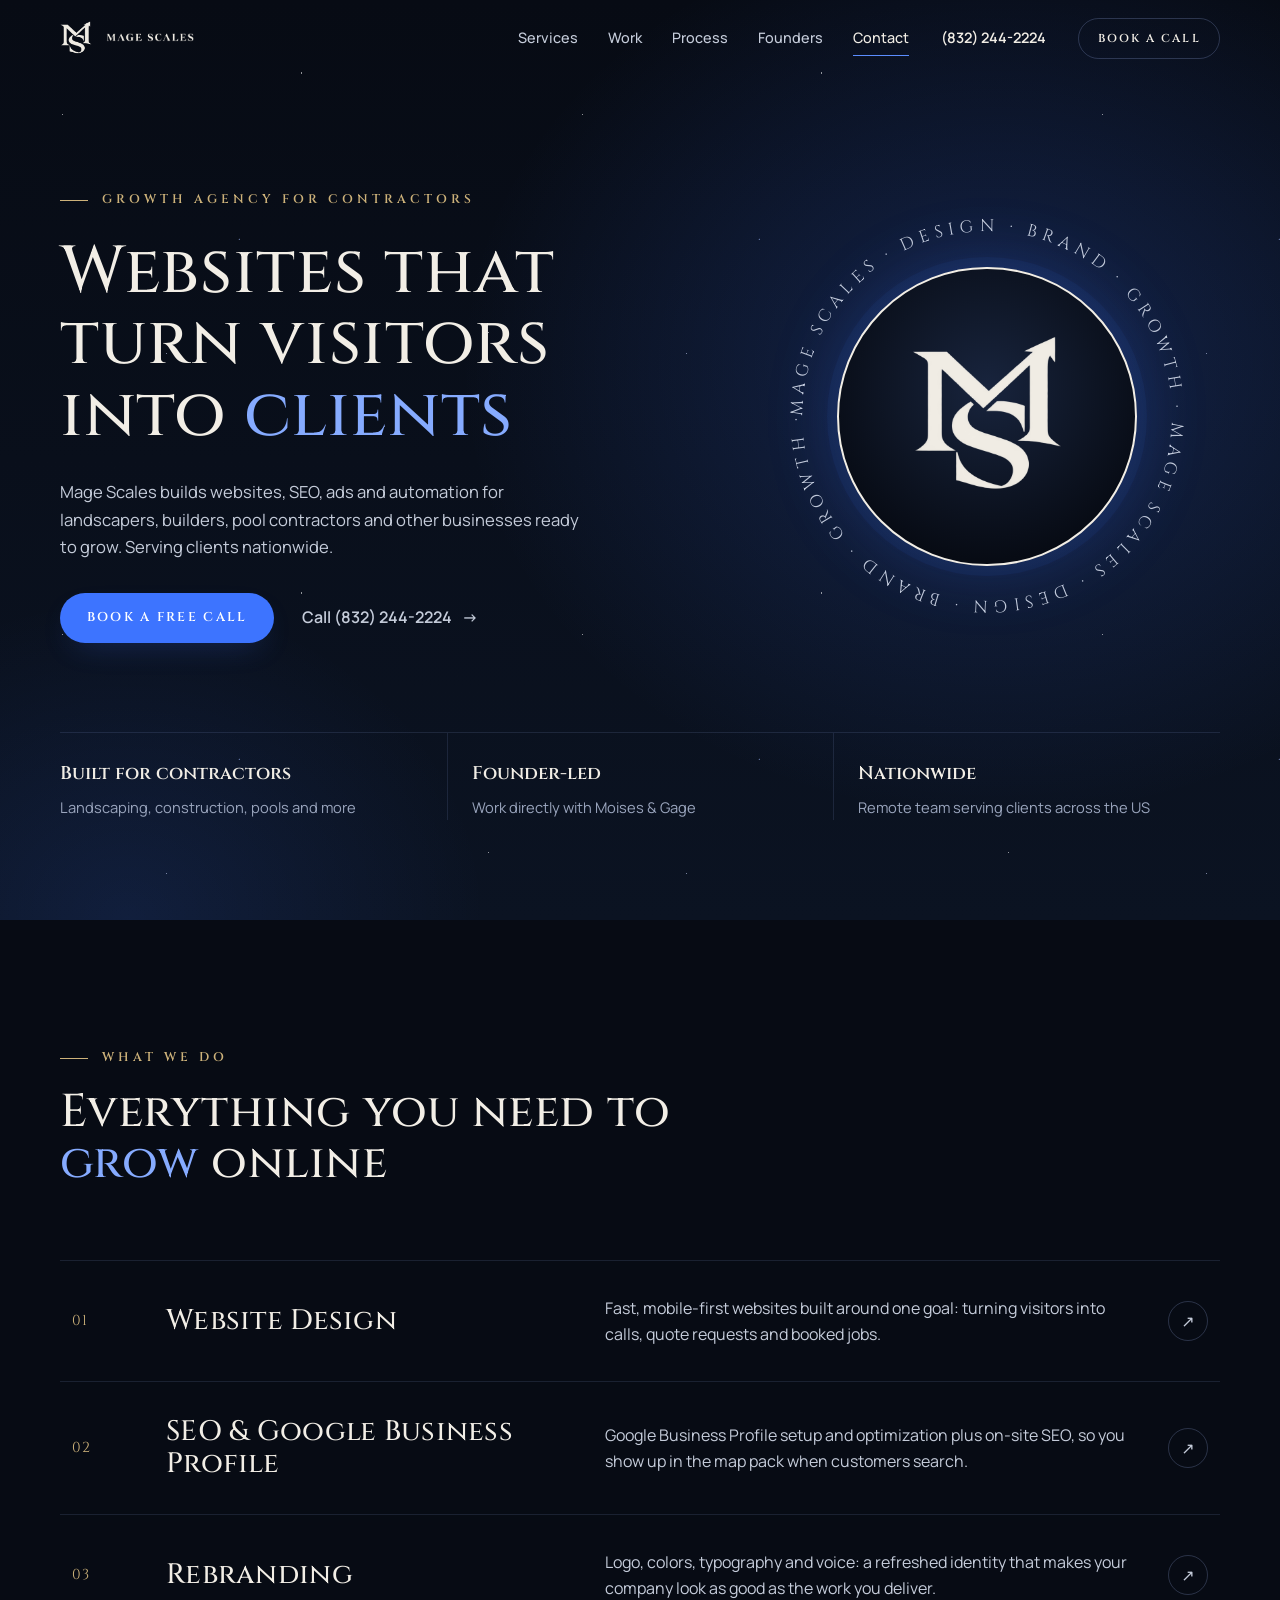
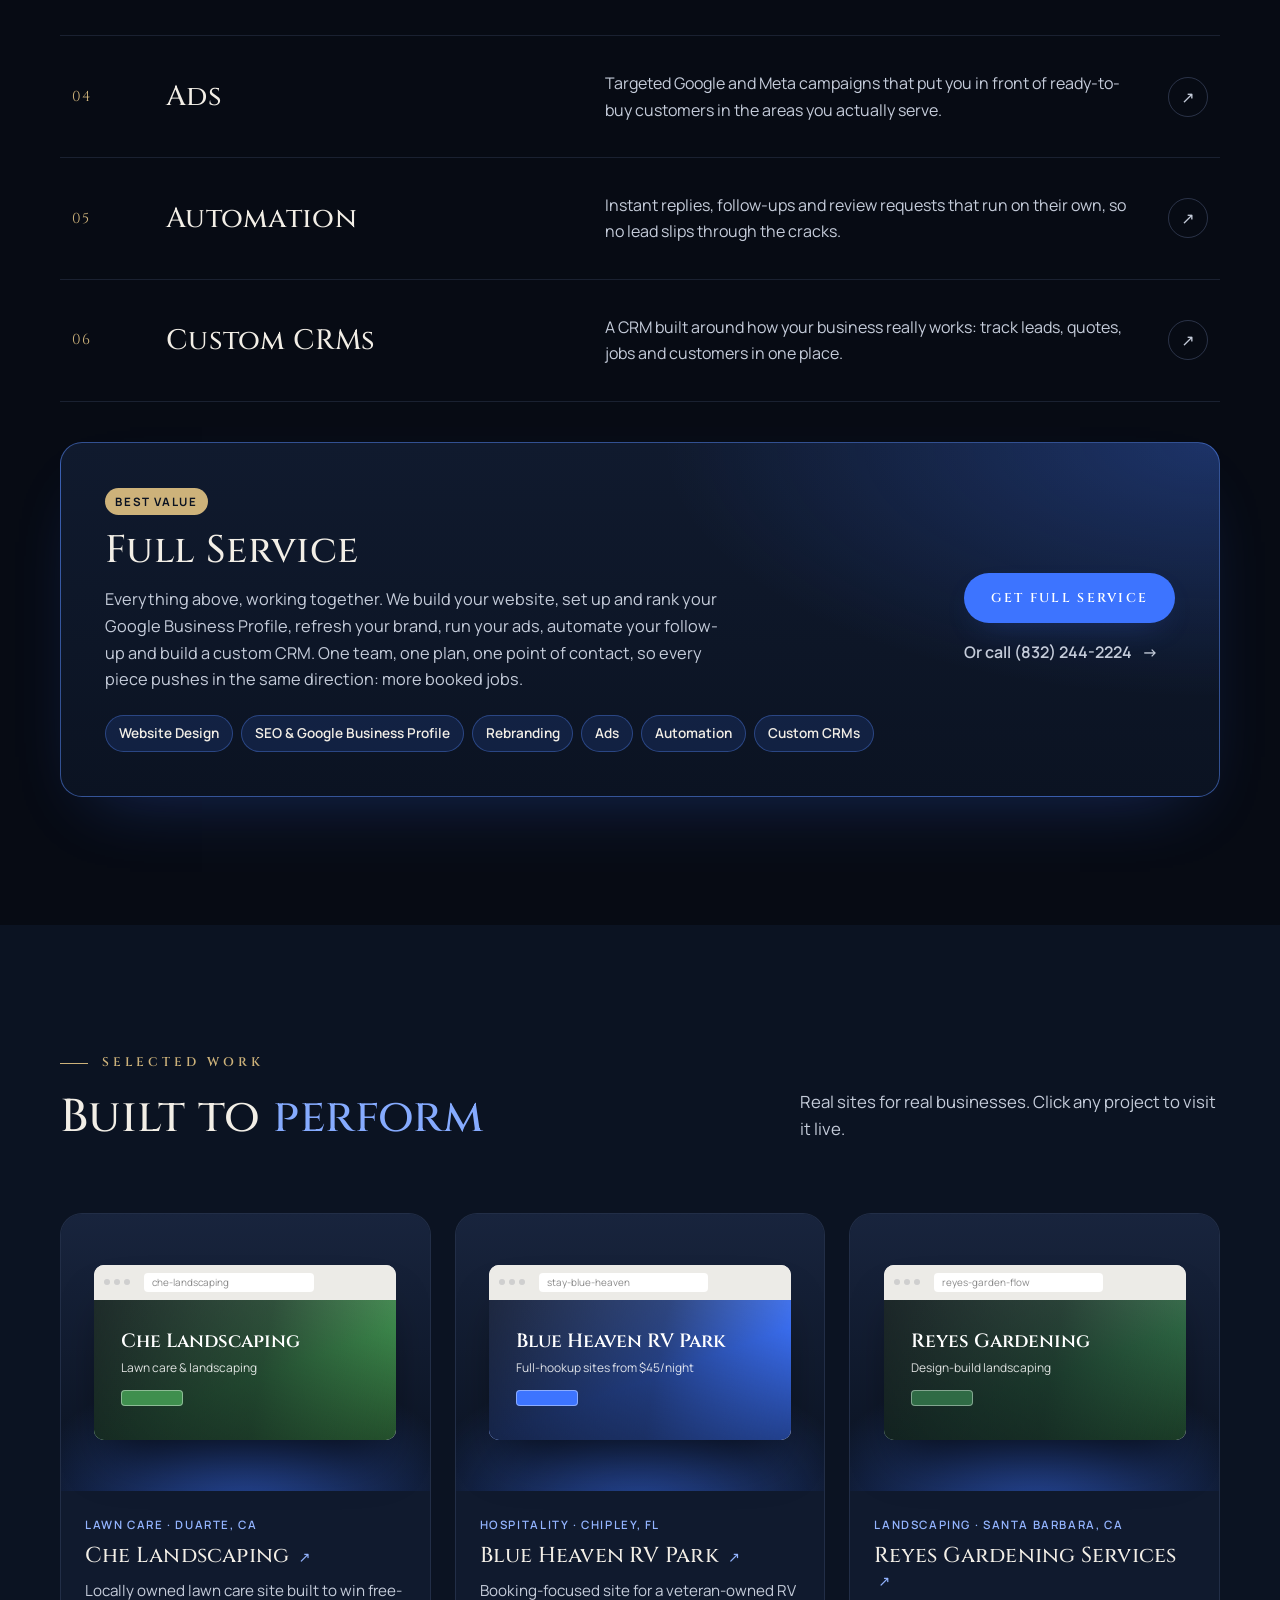
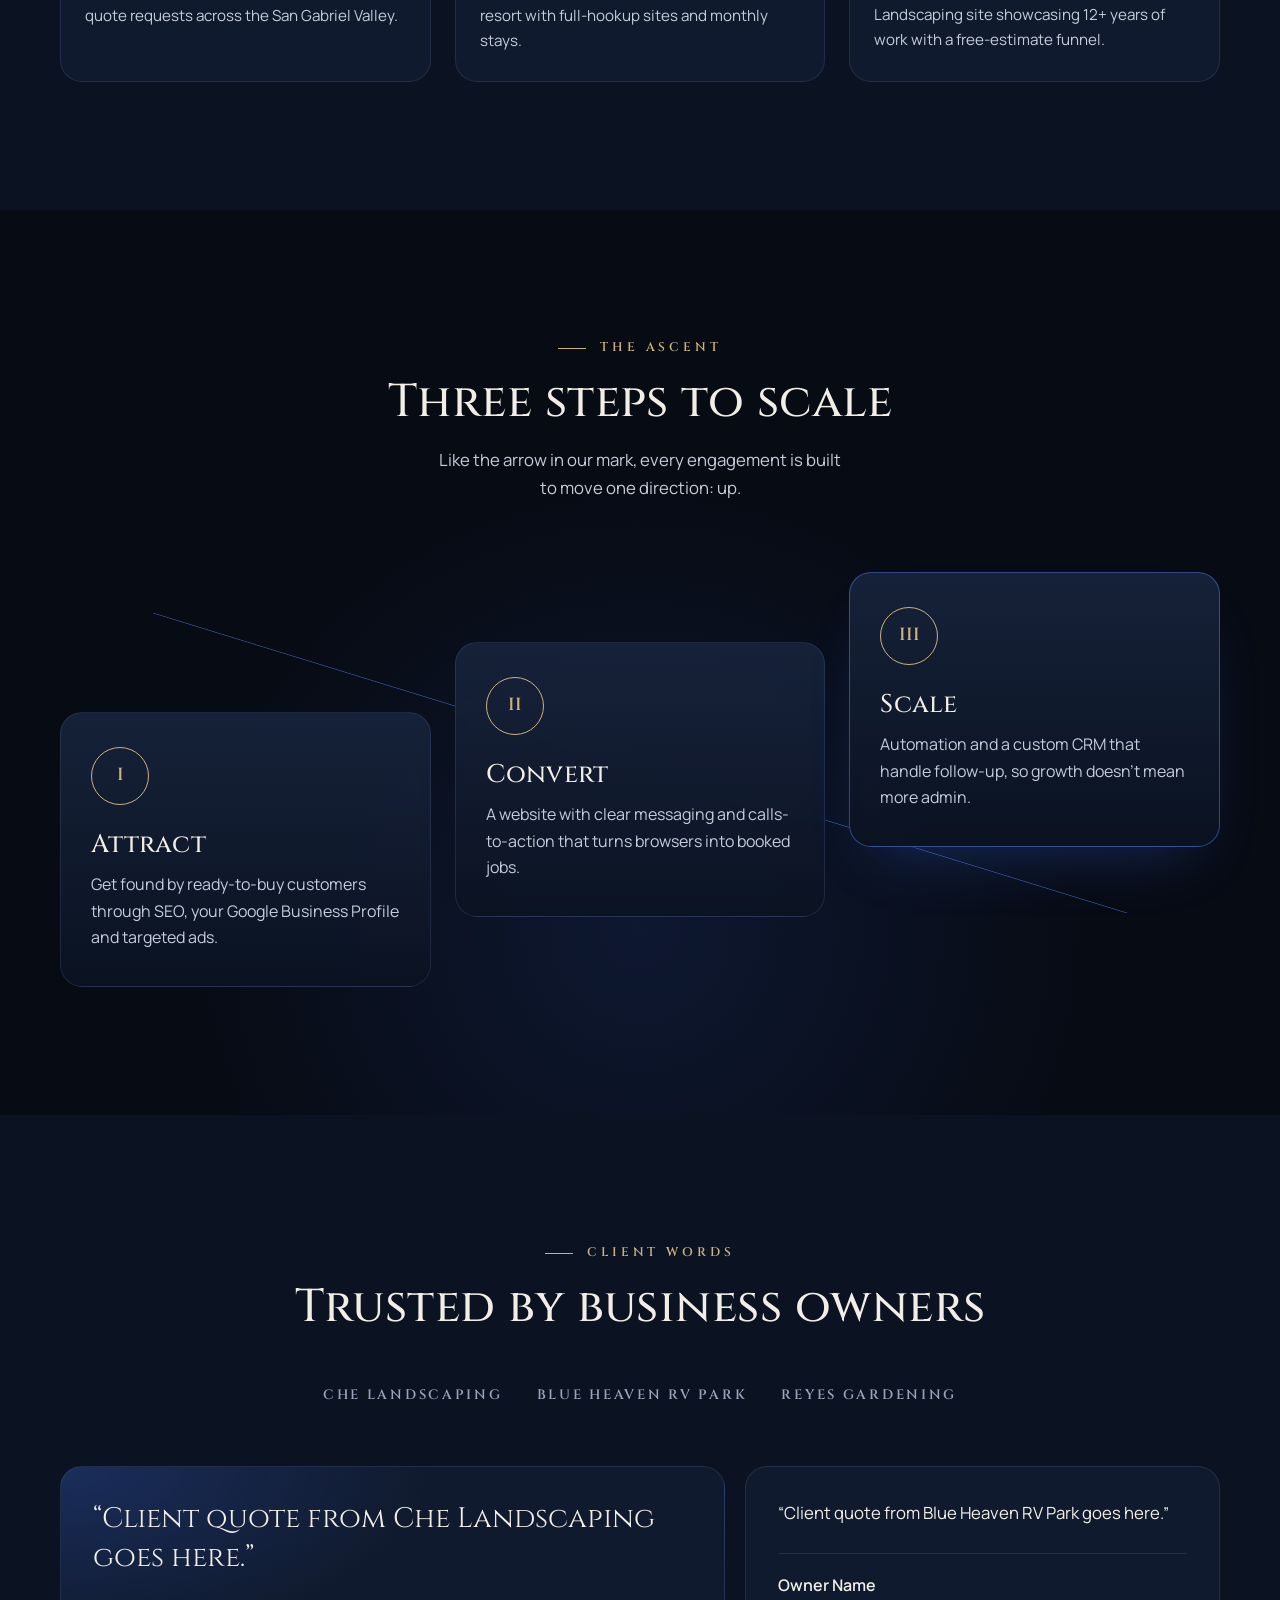
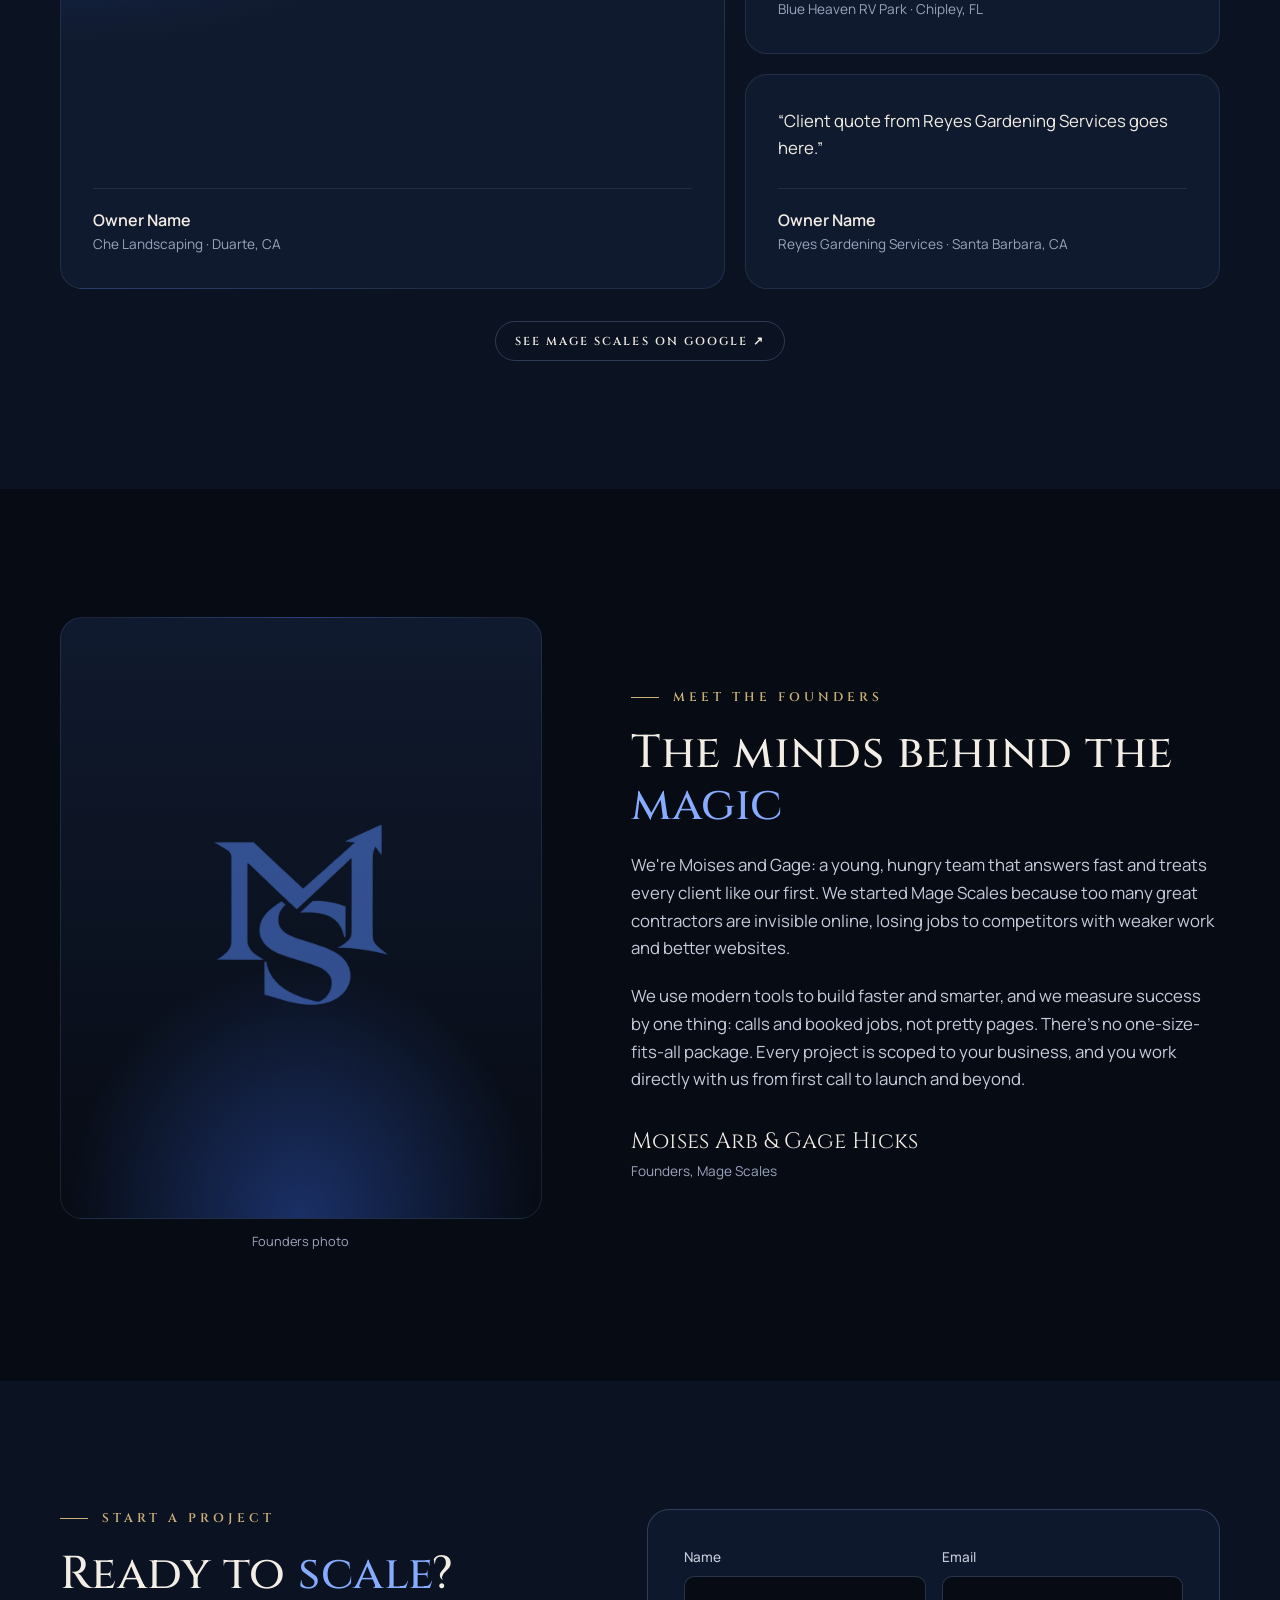
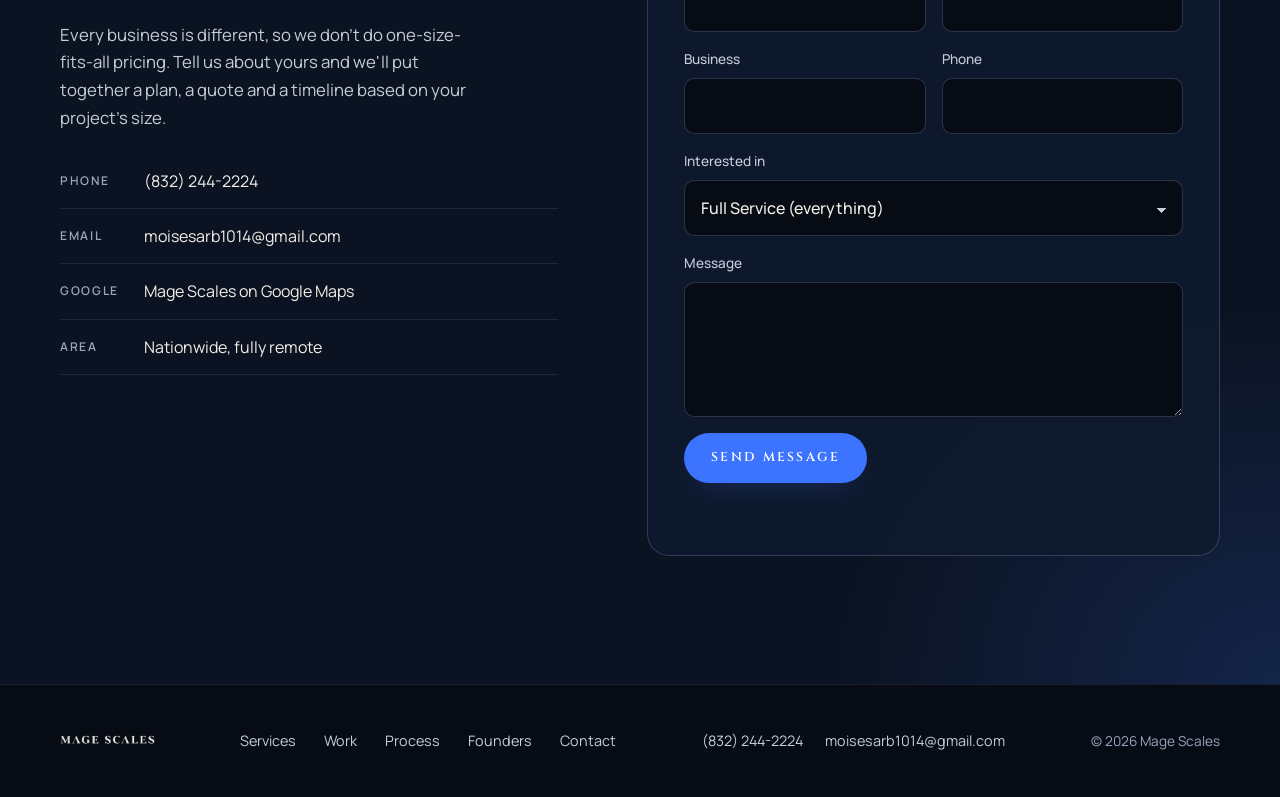
==== commit 52c28ce6: "Add Full Service package to Mage Scales site Highlighted card under the services list bundling all s" ====
--- a/mage-scales/index.html
+++ b/mage-scales/index.html
@@ -139,6 +139,26 @@
         <span class="service-arrow" aria-hidden="true">↗</span>
       </li>
     </ol>
+
+    <div class="full-service reveal">
+      <div class="full-service-copy">
+        <span class="full-service-badge">Best value</span>
+        <h3>Full Service</h3>
+        <p>Everything above, working together. We build your website, set up and rank your Google Business Profile, refresh your brand, run your ads, automate your follow-up and build a custom CRM. One team, one plan, one point of contact, so every piece pushes in the same direction: more booked jobs.</p>
+        <ul class="full-service-list">
+          <li>Website Design</li>
+          <li>SEO &amp; Google Business Profile</li>
+          <li>Rebranding</li>
+          <li>Ads</li>
+          <li>Automation</li>
+          <li>Custom CRMs</li>
+        </ul>
+      </div>
+      <div class="full-service-cta">
+        <a href="#contact" class="btn btn-primary">Get Full Service</a>
+        <a href="tel:+18322442224" class="link-arrow">Or call (832) 244-2224 <span aria-hidden="true">→</span></a>
+      </div>
+    </div>
   </div>
 </section>
 
@@ -313,6 +333,7 @@
       </div>
       <label>Interested in
         <select name="service">
+          <option>Full Service (everything)</option>
           <option>Website Design</option>
           <option>SEO &amp; Google Business Profile</option>
           <option>Rebranding</option>
--- a/mage-scales/css/style.css
+++ b/mage-scales/css/style.css
@@ -425,3 +425,28 @@
 .footer-contact{ display:flex; flex-wrap:wrap; gap:6px 22px; font-size:.9rem; color:var(--mist); }
 .footer-contact a:hover{ color:var(--ivory); }
 @media (max-width:1000px){ .header-phone{ display:none; } }
+
+/* ---------- Full Service package ---------- */
+.full-service{
+  position:relative; margin-top:40px; padding:clamp(26px, 4vw, 44px);
+  display:grid; grid-template-columns:1.6fr auto; gap:clamp(24px, 4vw, 56px); align-items:center;
+  border-radius:var(--radius-lg); border:1px solid rgba(91,141,255,.5);
+  background:
+    radial-gradient(80% 120% at 100% 0%, rgba(61,116,255,.28), transparent 60%),
+    linear-gradient(180deg, var(--navy-800), var(--navy-900));
+  box-shadow:0 30px 70px -35px var(--blue-glow);
+}
+.full-service-badge{
+  display:inline-block; margin-bottom:14px; padding:.35em .9em; border-radius:var(--radius-pill);
+  font-size:.72rem; font-weight:700; letter-spacing:.14em; text-transform:uppercase;
+  color:#0b1322; background:var(--champagne);
+}
+.full-service h3{ font-size:clamp(1.7rem, 3vw, 2.4rem); color:var(--ivory); }
+.full-service p{ margin-top:14px; color:var(--mist); max-width:62ch; font-size:1.02rem; }
+.full-service-list{ display:flex; flex-wrap:wrap; gap:8px; margin-top:22px; }
+.full-service-list li{
+  padding:.45em .95em; border-radius:var(--radius-pill); font-size:.85rem; font-weight:600;
+  color:var(--ivory); background:rgba(61,116,255,.14); border:1px solid rgba(91,141,255,.35);
+}
+.full-service-cta{ display:flex; flex-direction:column; align-items:flex-start; gap:16px; }
+@media (max-width:860px){ .full-service{ grid-template-columns:1fr; } }
